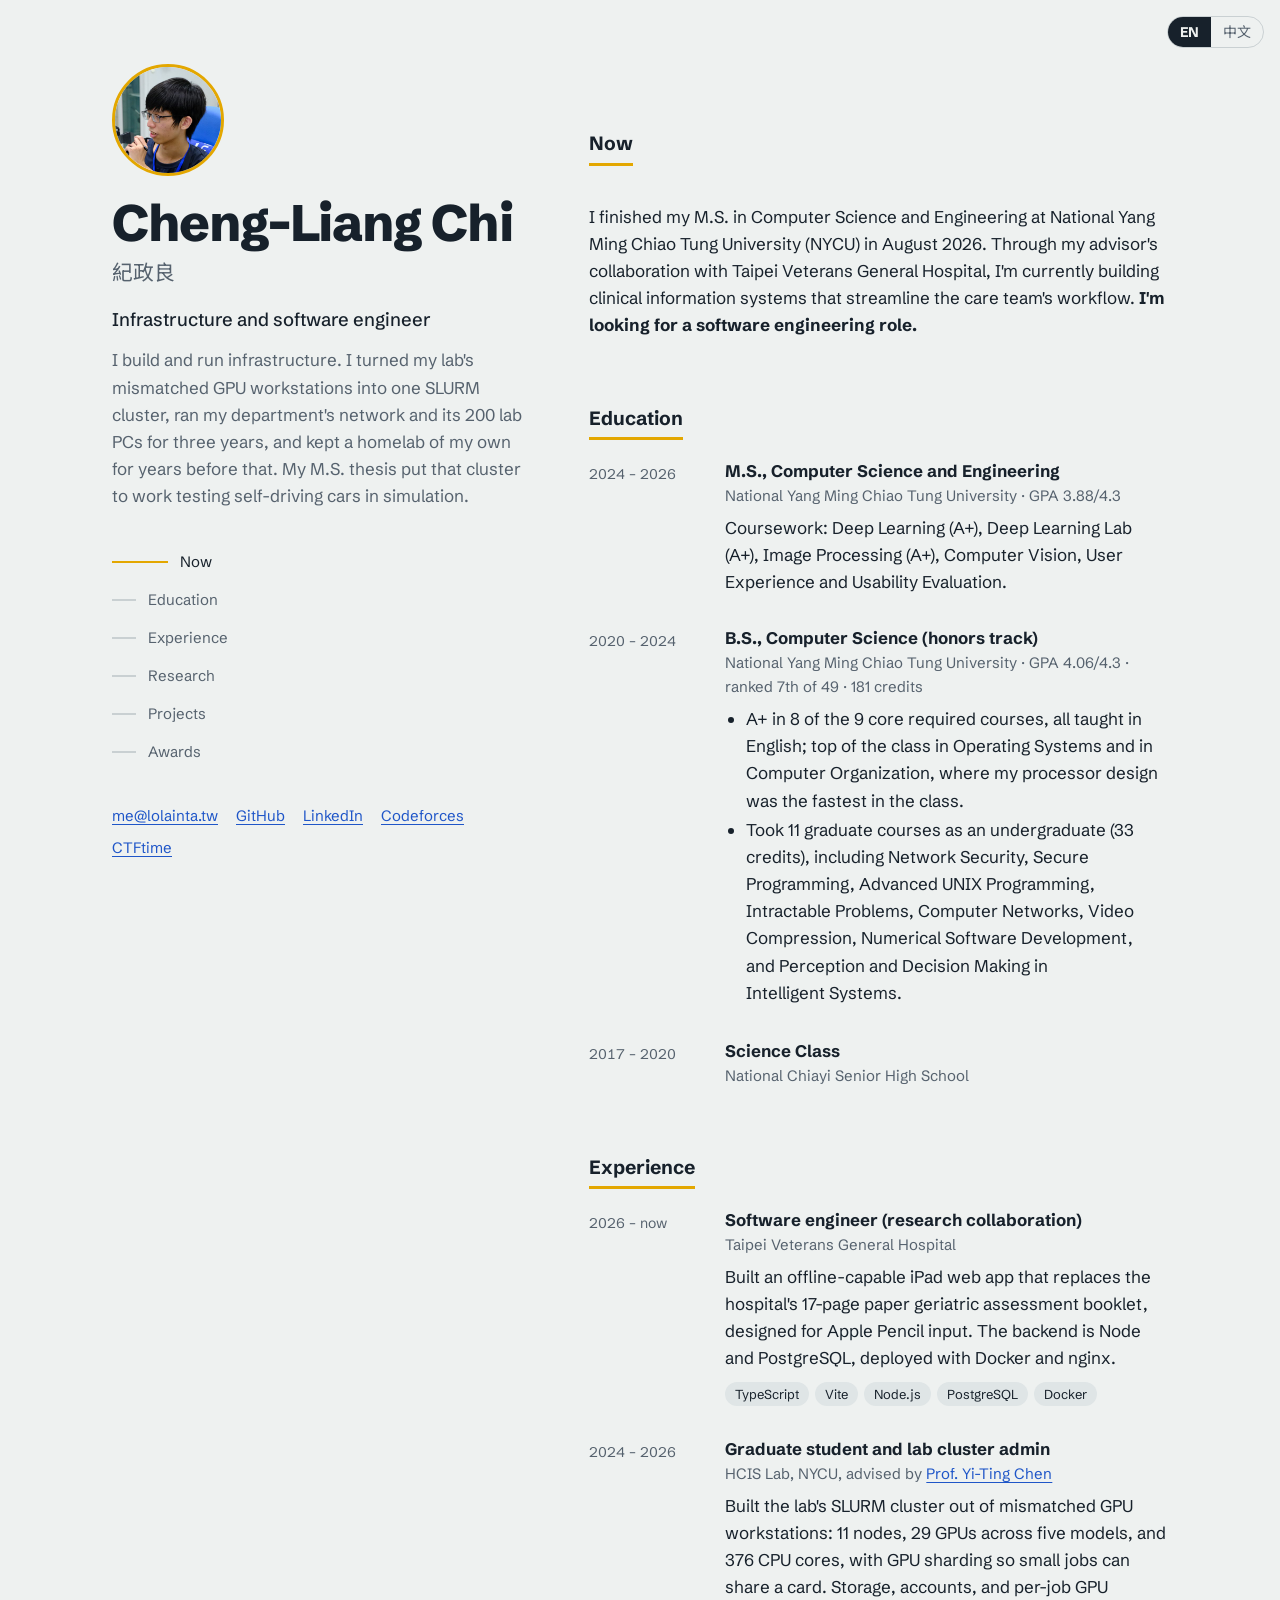
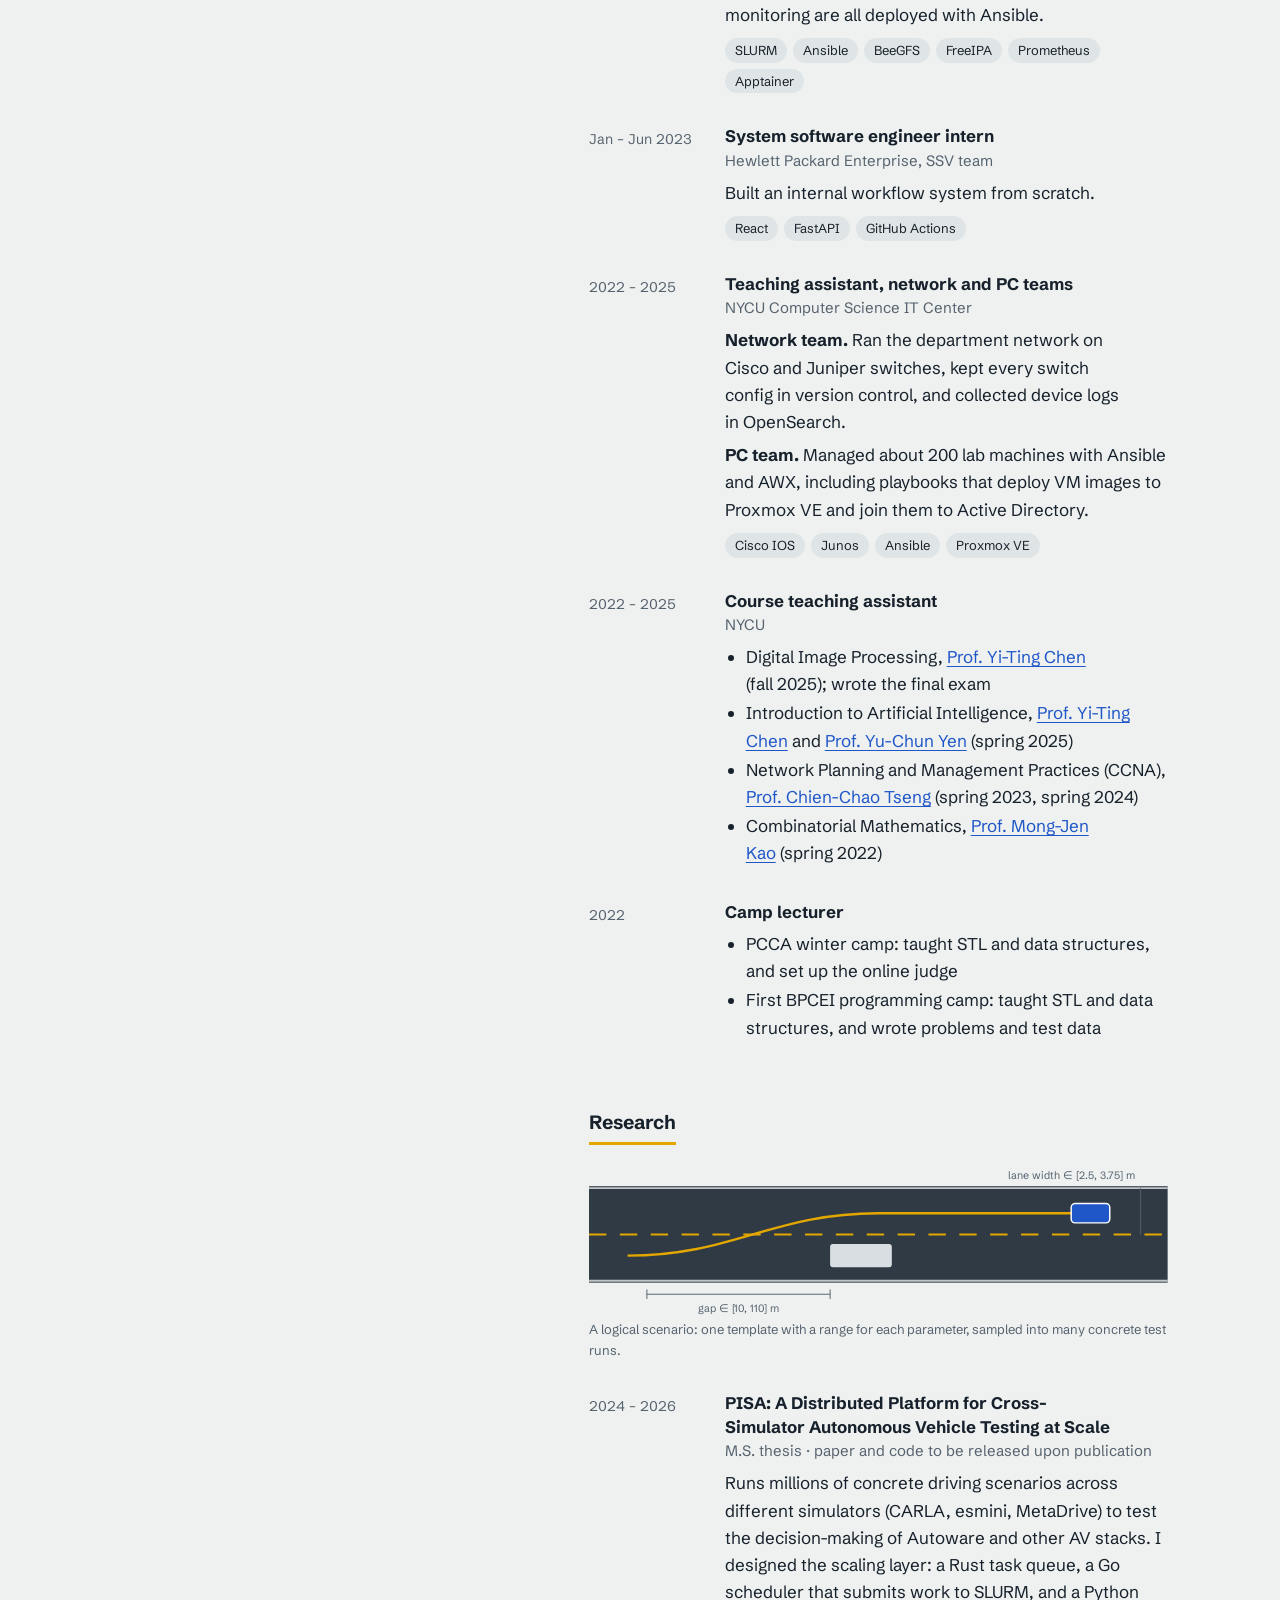
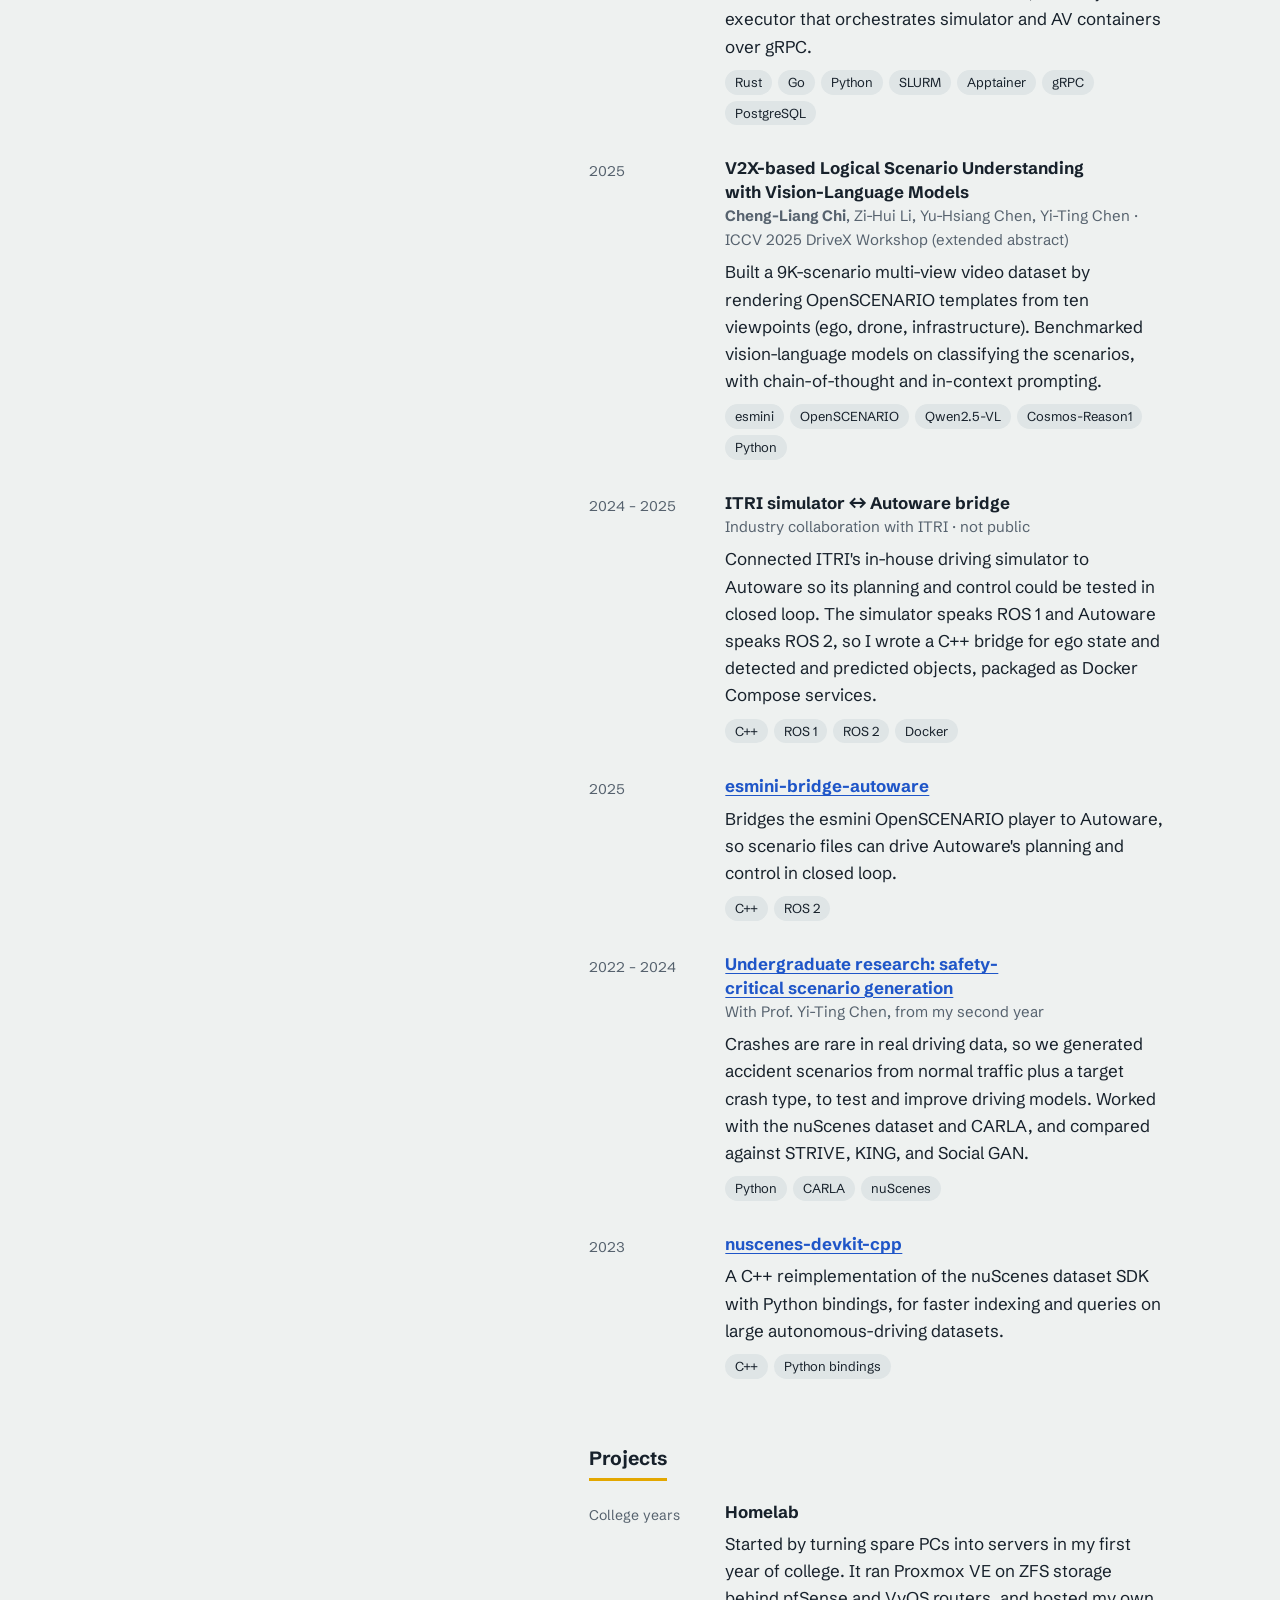
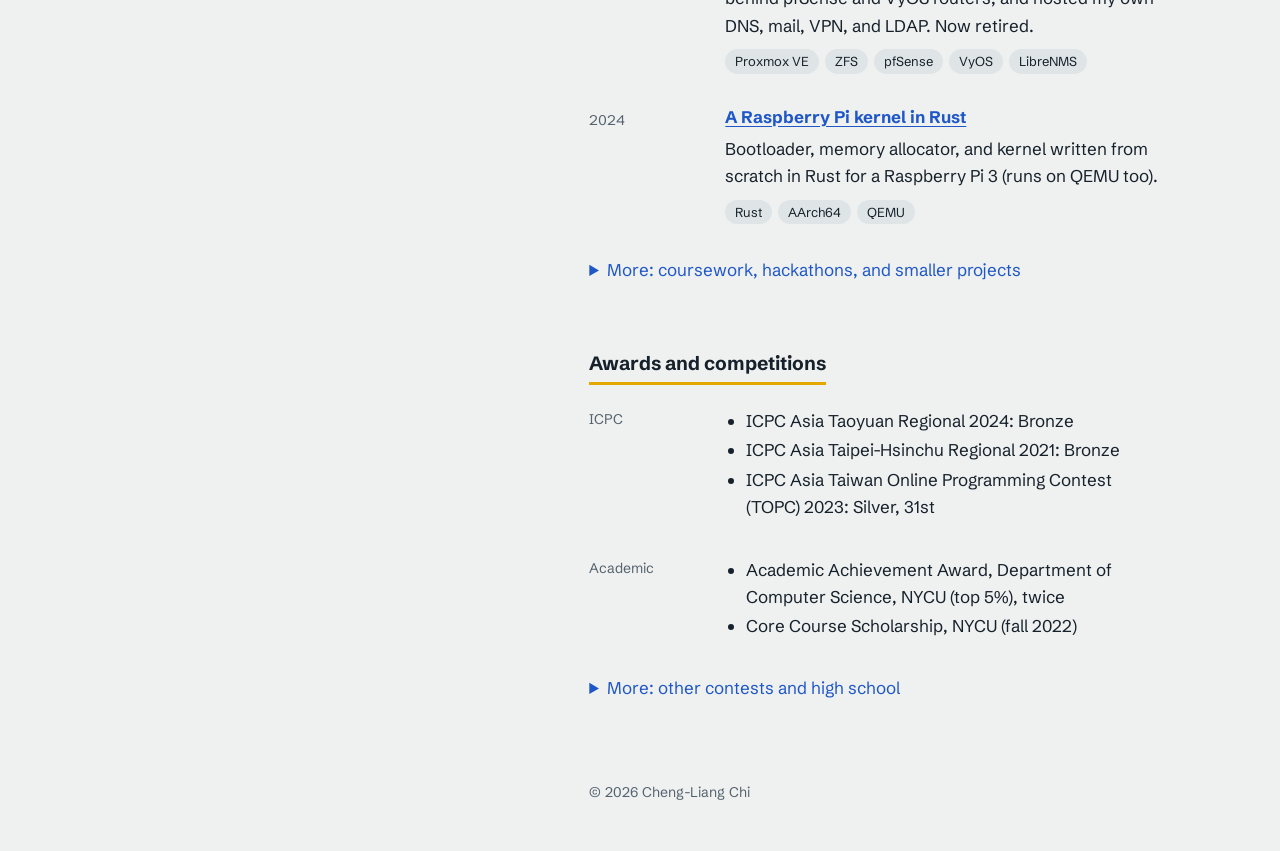
==== index.html @ 26a4c196 "Drop blank space under last section; pin clicked nav entry at page bottom Co-Authored-By: Claude Fab" ====
<!doctype html>
<html lang="en" data-lang="en">
<head>
<meta charset="utf-8">
<meta name="viewport" content="width=device-width, initial-scale=1">
<title>Cheng-Liang Chi 紀政良</title>
<meta name="description" content="Cheng-Liang Chi (紀政良): infrastructure and software engineer. SLURM clusters, networks, Linux, and the software on top.">
<link rel="preconnect" href="https://fonts.googleapis.com">
<link rel="preconnect" href="https://fonts.gstatic.com" crossorigin>
<link href="https://fonts.googleapis.com/css2?family=Schibsted+Grotesk:wght@400;500;700;800&family=Noto+Sans+TC:wght@400;500;700&display=swap" rel="stylesheet">
<script>
// ponytail: pick language before first paint; toggle wiring lives at the end of body
// priority: ?lang= in the URL, then the visitor's last choice, then browser language
(() => { let l = new URLSearchParams(location.search).get('lang');
  if (l !== 'zh' && l !== 'en') { l = null; try { l = localStorage.getItem('lang'); } catch {} }
  l = l || (navigator.language.startsWith('zh') ? 'zh' : 'en');
  document.documentElement.dataset.lang = l; document.documentElement.lang = l === 'zh' ? 'zh-Hant' : 'en'; })();
</script>
<style>
:root {
  --bg: #eef1f0;
  --ink: #17212b;
  --muted: #56626e;
  --line: #c9d0d2;
  --pill: #dfe5e6;
  --asphalt: #2f3a45;
  --marking: #e3a700;
  --link: #1f56c8;
  --ego: #1f56c8;
}
@media (prefers-color-scheme: dark) {
  :root:not([data-theme="light"]) {
    --bg: #151b21; --ink: #e6eaec; --muted: #9aa6b0; --line: #2d3740; --pill: #222c35;
    --asphalt: #263039; --marking: #f0b820; --link: #7fa6ff; --ego: #6f97ff;
  }
}
* { box-sizing: border-box; }
html { -webkit-text-size-adjust: 100%; scroll-behavior: smooth; }
@media (prefers-reduced-motion: reduce) { html { scroll-behavior: auto; } }
body {
  margin: 0; background: var(--bg); color: var(--ink);
  font: 17px/1.6 "Schibsted Grotesk", "Noto Sans TC", system-ui, sans-serif;
}
[data-lang="zh"] body { line-height: 1.75; }
[data-lang="en"] [lang="zh-Hant"], [data-lang="zh"] [lang="en"] { display: none; }
a { color: var(--link); text-underline-offset: 3px; }
a:focus-visible, button:focus-visible, summary:focus-visible { outline: 2px solid var(--marking); outline-offset: 3px; }

/* Two columns on desktop: fixed intro + nav on the left, content scrolls on the right */
.page { max-width: 72rem; margin: 0 auto; padding: 0 16px; }
.side { padding: 64px 0 8px; }
@media (min-width: 1024px) {
  .page { display: grid; grid-template-columns: 5fr 7fr; gap: 64px; padding: 0 48px; }
  .side { position: sticky; top: 0; height: 100vh; overflow-y: auto; display: flex; flex-direction: column; padding: 64px 0 40px; }
  main { padding: 64px 0 0; }
}

.avatar { display: block; width: 112px; height: 112px; border-radius: 50%; object-fit: cover; margin: 0 0 20px; border: 3px solid var(--marking); }
.side h1 { font-size: clamp(2.4rem, 5vw, 3.2rem); line-height: 1.05; font-weight: 800; letter-spacing: -0.02em; margin: 0; }
.side .zh-name { font-size: 1.3rem; color: var(--muted); margin-top: 6px; }
.side .role { font-size: 1.15rem; font-weight: 500; margin: 16px 0 0; }
.side .lede { color: var(--muted); max-width: 26rem; margin: 12px 0 0; }

nav.toc { display: none; }
@media (min-width: 1024px) {
  nav.toc { display: block; margin-top: 32px; }
  nav.toc ol { list-style: none; margin: 0; padding: 0; }
  nav.toc a { display: flex; align-items: center; gap: 12px; padding: 6px 0; color: var(--muted); text-decoration: none; font-size: 15px; }
  nav.toc a::before { content: ""; width: 24px; height: 2px; background: var(--line); transition: width .15s, background .15s; }
  nav.toc a:hover, nav.toc a.on { color: var(--ink); }
  nav.toc a:hover::before, nav.toc a.on::before { width: 56px; background: var(--marking); }}

.side-foot { display: flex; flex-wrap: wrap; align-items: center; gap: 8px 18px; margin-top: 28px; font-size: 15px; }
@media (min-width: 1024px) { .side-foot { margin-top: auto; padding-top: 24px; } }
.lang {
  position: absolute; top: 16px; right: 16px; z-index: 10; display: flex;
  font: inherit; font-size: 14px; color: var(--muted); background: var(--bg); cursor: pointer;
  border: 1px solid var(--line); border-radius: 999px; padding: 0; overflow: hidden;
}
.lang span { padding: 4px 12px; }
@media (min-width: 1024px) { .lang { position: fixed; } }
[data-lang="en"] .l-en, [data-lang="zh"] .l-zh { background: var(--ink); color: var(--bg); font-weight: 700; }

/* The scenario strip: the one loud thing on the page */
.road { margin: 0 0 32px; }
.road svg { display: block; width: 100%; height: auto; }
.road figcaption { font-size: 13px; color: var(--muted); }
#traj { stroke-dasharray: 1; stroke-dashoffset: 1; animation: draw 2.2s 0.4s ease-out forwards; }
#ego { offset-path: path("M40 94 C 150 94, 190 50, 300 50 L 520 50"); offset-rotate: auto; animation: drive 2.2s 0.4s ease-out forwards; }
@keyframes draw { to { stroke-dashoffset: 0; } }
@keyframes drive { from { offset-distance: 0%; } to { offset-distance: 100%; } }
@media (prefers-reduced-motion: reduce) {
  #traj { animation: none; stroke-dashoffset: 0; }
  #ego { animation: none; offset-distance: 100%; }
}

section { margin-top: 64px; scroll-margin-top: 48px; }
h2 { font-size: 1.2rem; font-weight: 700; margin: 0 0 20px; padding-bottom: 4px; border-bottom: 3px solid var(--marking); display: inline-block; }
h3 { font-size: 1.05rem; line-height: 1.4; margin: 0; }
.item { margin: 0 0 32px; }
.when { color: var(--muted); font-size: 14px; font-variant-numeric: tabular-nums; }
@media (min-width: 640px) {
  .item { display: grid; grid-template-columns: 7.5rem 1fr; gap: 16px; }
  .when { padding-top: 3px; }
}
.org { color: var(--muted); font-size: 15px; }
.item p, .item ul { margin: 6px 0 0; }
.item > div > ul:first-child { margin-top: 0; }
ul { padding-left: 1.2em; }
li { margin: 2px 0; }
ul.pills { list-style: none; padding: 0; margin: 10px 0 0; display: flex; flex-wrap: wrap; gap: 6px; }
ul.pills li { margin: 0; font-size: 13px; padding: 2px 10px; border-radius: 999px; background: var(--pill); }
details { margin-top: 8px; }
summary { cursor: pointer; color: var(--link); }
p, li, .org { text-wrap: pretty; }
h1, h3, .role { text-wrap: balance; }
.nw { white-space: nowrap; }
.more h3.sub { font-size: 15px; color: var(--muted); font-weight: 500; margin: 16px 0 4px; }
ul.cols { margin: 0; }
ul.cols li:first-child { margin-top: 0; }
@media (min-width: 640px) { ul.cols { columns: 2; column-gap: 32px; } ul.cols li { break-inside: avoid; } }
footer { margin: 80px 0 48px; color: var(--muted); font-size: 14px; }
</style>
</head>
<body>
<button class="lang" id="lang" type="button" aria-label="Switch language / 切換語言"><span class="l-en">EN</span><span class="l-zh">中文</span></button>
<div class="page">
<header class="side">
  <img class="avatar" src="avatar.jpg" width="200" height="200" alt="Cheng-Liang Chi">
  <h1>Cheng-Liang Chi</h1>
  <div class="zh-name">紀政良</div>
  <p class="role"><span lang="en">Infrastructure and software engineer</span><span lang="zh-Hant">基礎設施與軟體工程師</span></p>
  <p class="lede" lang="en">I build and run infrastructure. I turned my lab's mismatched GPU workstations into one SLURM cluster, ran my department's network and its 200 lab PCs for three years, and kept a homelab of my own for years before that. My M.S. thesis put that cluster to work testing self-driving cars in simulation.</p>
  <p class="lede" lang="zh-Hant">我擅長建置與維運基礎設施：把實驗室規格不一的 GPU 工作站整合成一套 SLURM 叢集，在系計中管過三年系館網路和約 200 台電腦教室主機，大學時也自己架了好幾年的 homelab。碩士論文就是在這套叢集上大規模跑自駕車的模擬測試。</p>
  <nav class="toc" aria-label="Sections">
    <ol>
      <li><a href="#now"><span lang="en">Now</span><span lang="zh-Hant">近況</span></a></li>
      <li><a href="#education"><span lang="en">Education</span><span lang="zh-Hant">學歷</span></a></li>
      <li><a href="#experience"><span lang="en">Experience</span><span lang="zh-Hant">經歷</span></a></li>
      <li><a href="#research"><span lang="en">Research</span><span lang="zh-Hant">研究</span></a></li>
      <li><a href="#projects"><span lang="en">Projects</span><span lang="zh-Hant">專案</span></a></li>
      <li><a href="#awards"><span lang="en">Awards</span><span lang="zh-Hant">獲獎與競賽</span></a></li>
    </ol>
  </nav>
  <div class="side-foot">
    <a href="mailto:me@lolainta.tw">me@lolainta.tw</a>
    <a href="https://github.com/lolainta">GitHub</a>
    <a href="https://www.linkedin.com/in/lolainta">LinkedIn</a>
    <a href="https://codeforces.com/profile/lolainta">Codeforces</a>
    <a href="https://ctftime.org/user/173427">CTFtime</a>
  </div>
</header>

<main>
<section id="now">
  <h2><span lang="en">Now</span><span lang="zh-Hant">近況</span></h2>
  <p lang="en">I finished my M.S. in Computer Science and Engineering at National Yang Ming Chiao Tung University (NYCU) in August 2026. Through my advisor's collaboration with Taipei Veterans General Hospital, I'm currently building clinical information systems that streamline the care team's workflow. <strong>I'm looking for a software engineering role.</strong></p>
  <p lang="zh-Hant">2026 年 8 月自陽明交通大學資訊科學與工程研究所畢業。目前透過指導教授與臺北榮民總醫院的合作，協助建置醫療資訊系統，優化醫療團隊的工作流程。<strong>正在尋找軟體工程師的工作機會。</strong></p>
</section>

<section id="education">
  <h2><span lang="en">Education</span><span lang="zh-Hant">學歷</span></h2>
  <article class="item">
    <div class="when">2024 – 2026</div>
    <div>
      <h3><span lang="en">M.S., Computer Science and Engineering</span><span lang="zh-Hant">資訊科學與工程研究所 碩士</span></h3>
      <div class="org"><span lang="en"><span class="nw">National Yang Ming Chiao Tung University</span> · <span class="nw">GPA 3.88/4.3</span></span><span lang="zh-Hant"><span class="nw">陽明交通大學</span>｜<span class="nw">GPA 3.88/4.3</span></span></div>
      <p lang="en">Coursework: Deep Learning (A+), Deep Learning Lab (A+), Image Processing (A+), Computer Vision, User Experience and Usability Evaluation.</p>
      <p lang="zh-Hant">修課：深度學習（A+）、深度學習實驗（A+）、影像處理（A+）、電腦視覺、使用者經驗與易用性評估。</p>
    </div>
  </article>
  <article class="item">
    <div class="when">2020 – 2024</div>
    <div>
      <h3><span lang="en">B.S., Computer Science (honors track)</span><span lang="zh-Hant">資訊工程學系甲組 學士</span></h3>
      <div class="org"><span lang="en"><span class="nw">National Yang Ming Chiao Tung University</span> · <span class="nw">GPA 4.06/4.3</span> · <span class="nw">ranked 7th of 49</span> · <span class="nw">181 credits</span></span><span lang="zh-Hant"><span class="nw">陽明交通大學</span>｜<span class="nw">GPA 4.06/4.3</span>｜<span class="nw">班排 7/49</span>｜<span class="nw">181 學分</span></span></div>
      <ul lang="en">
        <li>A+ in 8 of the 9 core required courses, all taught in English; top of the class in Operating Systems and in Computer Organization, where my processor design was the fastest in the class.</li>
        <li>Took 11 graduate courses as an undergraduate (33 credits), including Network Security, Secure Programming, Advanced UNIX Programming, Intractable Problems, Computer Networks, Video Compression, Numerical Software Development, and Perception and Decision Making in Intelligent Systems.</li>
      </ul>
      <ul lang="zh-Hant">
        <li>9 門核心必修（英文授課）有 8 門 A+；作業系統、計算機組織皆全班第一，計組做出全班最快的處理器。</li>
        <li>大學期間修了 11 門研究所課程，共 33 學分，包括網路安全、程式安全、高等 UNIX 程式設計、難解計算問題專論、計算機網路、視訊壓縮、數值軟體開發、智慧系統之感知與決策。</li>
      </ul>
    </div>
  </article>
  <article class="item">
    <div class="when">2017 – 2020</div>
    <div>
      <h3><span lang="en">Science Class</span><span lang="zh-Hant">科學班</span></h3>
      <div class="org"><span lang="en">National Chiayi Senior High School</span><span lang="zh-Hant">國立嘉義高級中學</span></div>
    </div>
  </article>
</section>

<section id="experience">
  <h2><span lang="en">Experience</span><span lang="zh-Hant">經歷</span></h2>
  <article class="item">
    <div class="when"><span lang="en">2026 – now</span><span lang="zh-Hant">2026 – 至今</span></div>
    <div>
      <h3><span lang="en">Software engineer (research collaboration)</span><span lang="zh-Hant">醫療資訊系統開發（產學合作）</span></h3>
      <div class="org"><span lang="en">Taipei Veterans General Hospital</span><span lang="zh-Hant">臺北榮民總醫院</span></div>
      <p lang="en">Built an offline-capable iPad web app that replaces the hospital's 17-page paper geriatric assessment booklet, designed for Apple Pencil input. The backend is Node and PostgreSQL, deployed with Docker and nginx.</p>
      <p lang="zh-Hant">把醫院 17 頁的紙本老年周全性評估表搬上 iPad，做成支援 Apple Pencil 手寫、可離線使用的 web app。後端是 Node 與 PostgreSQL，以 Docker 和 nginx 部署。</p>
      <ul class="pills"><li>TypeScript</li><li>Vite</li><li>Node.js</li><li>PostgreSQL</li><li>Docker</li></ul>
    </div>
  </article>
  <article class="item">
    <div class="when">2024 – 2026</div>
    <div>
      <h3><span lang="en">Graduate student and lab cluster admin</span><span lang="zh-Hant">研究生、實驗室叢集管理者</span></h3>
      <div class="org"><span lang="en">HCIS Lab, NYCU, advised by <a href="https://sites.google.com/site/yitingchen0524/">Prof. Yi-Ting Chen</a></span><span lang="zh-Hant">陽明交大 HCIS Lab，指導教授<a href="https://sites.google.com/site/yitingchen0524/">陳奕廷</a></span></div>
      <p lang="en">Built the lab's SLURM cluster out of mismatched GPU workstations: 11 nodes, 29 GPUs across five models, and 376 CPU cores, with GPU sharding so small jobs can share a card. Storage, accounts, and per-job GPU monitoring are all deployed with Ansible.</p>
      <p lang="zh-Hant">把實驗室規格不一的 GPU 工作站建成一套 SLURM 叢集：11 台運算節點、5 種型號共 29 張 GPU、376 個 CPU 核心，並開啟 GPU sharding 讓小 job 能共用一張卡。儲存、帳號管理和對應到每個 job 的 GPU 監控，全部用 Ansible 部署。</p>
      <ul class="pills"><li>SLURM</li><li>Ansible</li><li>BeeGFS</li><li>FreeIPA</li><li>Prometheus</li><li>Apptainer</li></ul>
    </div>
  </article>
  <article class="item">
    <div class="when"><span lang="en">Jan – Jun 2023</span><span lang="zh-Hant">2023 年 1 – 6 月</span></div>
    <div>
      <h3><span lang="en">System software engineer intern</span><span lang="zh-Hant">系統軟體工程實習生</span></h3>
      <div class="org"><span lang="en">Hewlett Packard Enterprise, SSV team</span><span lang="zh-Hant">Hewlett Packard Enterprise，SSV 團隊</span></div>
      <p lang="en">Built an internal workflow system from scratch.</p>
      <p lang="zh-Hant">從零寫了一套內部工作流程系統。</p>
      <ul class="pills"><li>React</li><li>FastAPI</li><li>GitHub Actions</li></ul>
    </div>
  </article>
  <article class="item">
    <div class="when">2022 – 2025</div>
    <div>
      <h3><span lang="en">Teaching assistant, network and PC teams</span><span lang="zh-Hant">系計中助教（Net 組、PC 組）</span></h3>
      <div class="org"><span lang="en">NYCU Computer Science IT Center</span><span lang="zh-Hant">陽明交大資工系計算機中心</span></div>
      <p lang="en"><b>Network team.</b> Ran the department network on Cisco and Juniper switches, kept every switch config in version control, and collected device logs in OpenSearch.</p>
      <p lang="en"><b>PC team.</b> Managed about 200 lab machines with Ansible and AWX, including playbooks that deploy VM images to Proxmox VE and join them to Active Directory.</p>
      <p lang="zh-Hant"><b>Net 組</b>：維運系館網路（Cisco、Juniper 交換器），把所有網通設備的設定檔納入版本控制，並用 OpenSearch 集中收 log。</p>
      <p lang="zh-Hant"><b>PC 組</b>：用 Ansible 與 AWX 管理約 200 台電腦教室主機，寫了把 VM image 部署到 Proxmox VE 並加入 AD 的 playbook。</p>
      <ul class="pills"><li>Cisco IOS</li><li>Junos</li><li>Ansible</li><li>Proxmox VE</li></ul>
    </div>
  </article>
  <article class="item">
    <div class="when">2022 – 2025</div>
    <div>
      <h3><span lang="en">Course teaching assistant</span><span lang="zh-Hant">課程助教</span></h3>
      <div class="org"><span lang="en">NYCU</span><span lang="zh-Hant">陽明交大</span></div>
      <ul lang="en">
        <li>Digital Image Processing, <a href="https://sites.google.com/site/yitingchen0524/">Prof. Yi-Ting Chen</a> <span class="nw">(fall 2025)</span>; wrote the final exam</li>
        <li>Introduction to Artificial Intelligence, <a href="https://sites.google.com/site/yitingchen0524/">Prof. Yi-Ting Chen</a> and <a href="https://gracetfg2.github.io/">Prof. Yu-Chun Yen</a> <span class="nw">(spring 2025)</span></li>
        <li>Network Planning and Management Practices (CCNA), <a href="https://sites.google.com/view/cctseng">Prof. Chien-Chao Tseng</a> <span class="nw">(spring 2023, spring 2024)</span></li>
        <li>Combinatorial Mathematics, <a href="https://www.cs.nycu.edu.tw/~mjkao/">Prof. Mong-Jen Kao</a> <span class="nw">(spring 2022)</span></li>
      </ul>
      <ul lang="zh-Hant">
        <li>數位影像處理，<a href="https://sites.google.com/site/yitingchen0524/">陳奕廷</a>教授（2025 秋），負責期末考出題</li>
        <li>人工智慧概論，<a href="https://sites.google.com/site/yitingchen0524/">陳奕廷</a>教授、<a href="https://gracetfg2.github.io/">顏羽君</a>教授（2025 春）</li>
        <li>網路規劃管理與實務（CCNA），<a href="https://sites.google.com/view/cctseng">曾建超</a>教授（2023 春、2024 春）</li>
        <li>組合數學，<a href="https://www.cs.nycu.edu.tw/~mjkao/">高孟駿</a>教授（2022 春）</li>
      </ul>
    </div>
  </article>
  <article class="item">
    <div class="when">2022</div>
    <div>
      <h3><span lang="en">Camp lecturer</span><span lang="zh-Hant">營隊講師</span></h3>
      <ul lang="en">
        <li>PCCA winter camp: taught STL and data structures, and set up the online judge</li>
        <li>First BPCEI programming camp: taught STL and data structures, and wrote problems and test data</li>
      </ul>
      <ul lang="zh-Hant">
        <li>PCCA 冬令營：STL 與資料結構講師，並架設 Online Judge</li>
        <li>BPCEI 第一屆資訊營：STL 與資料結構講師，負責出題和生測資</li>
      </ul>
    </div>
  </article>
</section>

<section id="research">
  <h2><span lang="en">Research</span><span lang="zh-Hant">研究</span></h2>
<figure class="road" aria-hidden="true">
  <svg viewBox="0 0 600 160">
    <rect x="0" y="22" width="600" height="100" fill="var(--asphalt)"/>
    <line x1="0" y1="72" x2="600" y2="72" stroke="var(--marking)" stroke-width="2" stroke-dasharray="18 14"/>
    <line x1="0" y1="24" x2="600" y2="24" stroke="#fff" stroke-opacity=".7" stroke-width="2"/>
    <line x1="0" y1="120" x2="600" y2="120" stroke="#fff" stroke-opacity=".7" stroke-width="2"/>
    <rect x="250" y="82" width="64" height="24" rx="3" fill="#d9dee2"/>
    <path id="traj" pathLength="1" d="M40 94 C 150 94, 190 50, 300 50 L 520 50" fill="none" stroke="var(--marking)" stroke-width="2.5"/>
    <rect id="ego" x="-20" y="-10" width="40" height="20" rx="4" fill="var(--ego)" stroke="#fff" stroke-width="1.5"/>
    <g font-family="Schibsted Grotesk, sans-serif" font-size="11" fill="var(--muted)">
      <line x1="60" y1="134" x2="250" y2="134" stroke="var(--muted)"/>
      <line x1="60" y1="129" x2="60" y2="139" stroke="var(--muted)"/>
      <line x1="250" y1="129" x2="250" y2="139" stroke="var(--muted)"/>
      <text x="155" y="152" text-anchor="middle">gap ∈ [10, 110] m</text>
      <line x1="572" y1="24" x2="572" y2="72" stroke="var(--muted)"/>
      <text x="566" y="14" text-anchor="end">lane width ∈ [2.5, 3.75] m</text>
    </g>
  </svg>
  <figcaption>
    <span lang="en">A logical scenario: one template with a range for each parameter, sampled into many concrete test runs.</span>
    <span lang="zh-Hant">邏輯情境：一個模板，每個參數給一段範圍，再取樣成許多具體的測試。</span>
  </figcaption>
</figure>

  <article class="item">
    <div class="when">2024 – 2026</div>
    <div>
      <h3>PISA: A Distributed Platform for Cross-Simulator Autonomous Vehicle Testing at Scale</h3>
      <div class="org"><span lang="en"><span class="nw">M.S. thesis</span> · <span class="nw">paper and code to be released upon publication</span></span><span lang="zh-Hant"><span class="nw">碩士論文</span>｜<span class="nw">論文與程式碼將於發表後公開</span></span></div>
      <p lang="en">Runs millions of concrete driving scenarios across different simulators (CARLA, esmini, MetaDrive) to test the decision-making of Autoware and other AV stacks. I designed the scaling layer: a Rust task queue, a Go scheduler that submits work to SLURM, and a Python executor that orchestrates simulator and AV containers over gRPC.</p>
      <p lang="zh-Hant">在不同模擬器（CARLA、esmini、MetaDrive）上執行數百萬個具體情境，用來測試 Autoware 等自駕系統的決策能力。擴展層是我設計的：Rust 任務佇列、將工作送進 SLURM 的 Go 排程器，以及透過 gRPC 協調模擬器與自駕系統容器的 Python executor。</p>
      <ul class="pills"><li>Rust</li><li>Go</li><li>Python</li><li>SLURM</li><li>Apptainer</li><li>gRPC</li><li>PostgreSQL</li></ul>
    </div>
  </article>
  <article class="item">
    <div class="when">2025</div>
    <div>
      <h3>V2X-based Logical Scenario Understanding with Vision-Language Models</h3>
      <div class="org"><strong>Cheng-Liang Chi</strong>, Zi-Hui Li, Yu-Hsiang Chen, Yi-Ting Chen · ICCV 2025 DriveX Workshop (extended abstract)</div>
      <p lang="en">Built a 9K-scenario multi-view video dataset by rendering OpenSCENARIO templates from ten viewpoints (ego, drone, infrastructure). Benchmarked vision-language models on classifying the scenarios, with chain-of-thought and in-context prompting.</p>
      <p lang="zh-Hant">組合 OpenSCENARIO 模板產生 9,000 個情境，從自車、無人機、路側共十個視角算繪成多視角影片資料集。再以 chain-of-thought 與 in-context learning 評測視覺語言模型的情境分類能力。</p>
      <ul class="pills"><li>esmini</li><li>OpenSCENARIO</li><li>Qwen2.5-VL</li><li>Cosmos-Reason1</li><li>Python</li></ul>
    </div>
  </article>
  <article class="item">
    <div class="when">2024 – 2025</div>
    <div>
      <h3><span lang="en">ITRI simulator ↔ Autoware bridge</span><span lang="zh-Hant">工研院模擬器 ↔ Autoware 橋接</span></h3>
      <div class="org"><span lang="en"><span class="nw">Industry collaboration with ITRI</span> · <span class="nw">not public</span></span><span lang="zh-Hant"><span class="nw">與工研院合作</span>｜<span class="nw">程式碼未公開</span></span></div>
      <p lang="en">Connected ITRI's in-house driving simulator to Autoware so its planning and control could be tested in closed loop. The simulator speaks ROS 1 and Autoware speaks ROS 2, so I wrote a C++ bridge for ego state and detected and predicted objects, packaged as Docker Compose services.</p>
      <p lang="zh-Hant">把工研院自研的駕駛模擬器接上 Autoware，讓它的 planning 與 control 能在閉迴路下測試。模擬器走 ROS 1、Autoware 走 ROS 2，所以我用 C++ 寫了 bridge 來傳遞自車狀態與偵測、預測物件，並包成 Docker Compose 服務。</p>
      <ul class="pills"><li>C++</li><li>ROS 1</li><li>ROS 2</li><li>Docker</li></ul>
    </div>
  </article>
  <article class="item">
    <div class="when">2025</div>
    <div>
      <h3><a href="https://github.com/lolainta/esmini-bridge-autoware">esmini-bridge-autoware</a></h3>
      <p lang="en">Bridges the esmini OpenSCENARIO player to Autoware, so scenario files can drive Autoware's planning and control in closed loop.</p>
      <p lang="zh-Hant">把 OpenSCENARIO 播放器 esmini 接上 Autoware，讓情境檔可以閉迴路驅動 Autoware 的 planning 與 control。</p>
      <ul class="pills"><li>C++</li><li>ROS 2</li></ul>
    </div>
  </article>
  <article class="item">
    <div class="when">2022 – 2024</div>
    <div>
      <h3><a href="https://github.com/lolainta/STRIVE"><span lang="en">Undergraduate research: safety-critical scenario generation</span><span lang="zh-Hant">大學專題：安全關鍵情境生成</span></a></h3>
      <div class="org"><span lang="en">With Prof. Yi-Ting Chen, from my second year</span><span lang="zh-Hant">大二下起跟陳奕廷教授做</span></div>
      <p lang="en">Crashes are rare in real driving data, so we generated accident scenarios from normal traffic plus a target crash type, to test and improve driving models. Worked with the nuScenes dataset and CARLA, and compared against STRIVE, KING, and Social GAN.</p>
      <p lang="zh-Hant">真實車禍資料很少，所以我們輸入正常車流和想要的車禍類型，生成對應的車禍場景，用來評測和改進自駕模型。使用 nuScenes 資料集與 CARLA，並以 STRIVE、KING、Social GAN 作為 baseline。</p>
      <ul class="pills"><li>Python</li><li>CARLA</li><li>nuScenes</li></ul>
    </div>
  </article>
  <article class="item">
    <div class="when">2023</div>
    <div>
      <h3><a href="https://github.com/lolainta/nuscenes-devkit-cpp">nuscenes-devkit-cpp</a></h3>
      <p lang="en">A C++ reimplementation of the nuScenes dataset SDK with Python bindings, for faster indexing and queries on large autonomous-driving datasets.</p>
      <p lang="zh-Hant">以 C++ 重寫 nuScenes 資料集 SDK 並提供 Python 介面，加速大型自駕資料集的索引與查詢。</p>
      <ul class="pills"><li>C++</li><li>Python bindings</li></ul>
    </div>
  </article>
</section>

<section id="projects">
  <h2><span lang="en">Projects</span><span lang="zh-Hant">專案</span></h2>
  <article class="item">
    <div class="when"><span lang="en">College years</span><span lang="zh-Hant">大學時期</span></div>
    <div>
      <h3><span lang="en">Homelab</span><span lang="zh-Hant">個人 Homelab</span></h3>
      <p lang="en">Started by turning spare PCs into servers in my first year of college. It ran Proxmox VE on ZFS storage behind pfSense and VyOS routers, and hosted my own DNS, mail, VPN, and LDAP. Now retired.</p>
      <p lang="zh-Hant">大一開始把閒置電腦改成伺服器。用 Proxmox VE 跑虛擬機、ZFS 做儲存，路由交給 pfSense 和 VyOS，自己架 DNS、Mail、VPN 和 LDAP。現已停用。</p>
      <ul class="pills"><li>Proxmox VE</li><li>ZFS</li><li>pfSense</li><li>VyOS</li><li>LibreNMS</li></ul>
    </div>
  </article>
  <article class="item">
    <div class="when">2024</div>
    <div>
      <h3><a href="https://github.com/lolainta/NYCU-OSC-2024-Spring"><span lang="en">A Raspberry Pi kernel in Rust</span><span lang="zh-Hant">用 Rust 寫樹莓派 kernel</span></a></h3>
      <p lang="en">Bootloader, memory allocator, and kernel written from scratch in Rust for a Raspberry Pi 3 (runs on QEMU too).</p>
      <p lang="zh-Hant">用 Rust 從零寫給樹莓派 3 的 bootloader、記憶體配置器與 kernel，也能在 QEMU 上執行。</p>
      <ul class="pills"><li>Rust</li><li>AArch64</li><li>QEMU</li></ul>
    </div>
  </article>
  <details>
    <summary><span lang="en">More: coursework, hackathons, and smaller projects</span><span lang="zh-Hant">更多：課程、黑客松與小型專案</span></summary>
    <div class="more">
      <h3 class="sub"><span lang="en">Networking</span><span lang="zh-Hant">網路</span></h3>
      <ul class="cols"><li><a href="https://github.com/lolainta/NYCU-NP-2022-Fall/tree/main/hw1">Minimized IRC server</a> <span class="nw">(RFC 1459)</span></li><li><a href="https://github.com/lolainta/NYCU-NP-2022-Fall/tree/main/hw2">DNS server</a> <span class="nw">(C++)</span></li><li><a href="https://github.com/lolainta/NYCU-NP-2022-Fall/tree/main/lab8">Reliable data transfer</a></li><li><a href="https://github.com/lolainta/NYCU-OS-2022-Fall">FTP server and client with GUI</a> <span class="nw">(Qt, gRPC)</span></li></ul>
      <h3 class="sub"><span lang="en">Systems and binary exploitation</span><span lang="zh-Hant">系統與漏洞利用</span></h3>
      <ul class="cols"><li><a href="https://github.com/lolainta/NYCU-UP-2023-Spring/tree/main/hw2">sdb debugger</a> <span class="nw">(ptrace)</span></li><li><a href="https://github.com/lolainta/NYCU-UP-2023-Spring/tree/main/lab5">Shared-memory kernel module</a> <span class="nw">(C99)</span></li><li><a href="https://github.com/lolainta/NYCU-UP-2023-Spring/tree/main/hw1">Secured API call</a> <span class="nw">(GOT/PLT)</span></li><li><a href="https://github.com/lolainta/NYCU-UP-2023-Spring/tree/main/lab4">Buffer overflow with canary</a></li><li><a href="https://github.com/lolainta/NYCU-UP-2023-Spring/tree/main/lab7">ROP shell</a></li></ul>
      <h3 class="sub"><span lang="en">Security</span><span lang="zh-Hant">資安</span></h3>
      <ul class="cols"><li><a href="https://github.com/lolainta/NYCU-CSC-2023-Spring/tree/main/csc-project1">IPsec session hijacking</a> <span class="nw">(raw sockets)</span></li><li><a href="https://github.com/lolainta/NYCU-CSC-2023-Spring/tree/main/csc-project2">MITM and pharming attack</a></li><li><a href="https://github.com/lolainta/NYCU-CSC-2023-Spring/tree/main/csc-project3">Ransomware propagation</a></li></ul>
      <h3 class="sub"><span lang="en">Machine learning and vision</span><span lang="zh-Hant">機器學習與影像</span></h3>
      <ul class="cols"><li><a href="https://github.com/bob020416/Image_Deraining_For_Autonomous_Driving">Image deraining for autonomous driving</a> <span class="nw">(frequency-domain filters)</span></li><li><a href="https://github.com/lolainta/NYCU-DIP-2024-Fall">Image processing coursework</a> <span class="nw">(enhancement, restoration)</span></li><li><a href="https://github.com/lolainta/NYCU-CV-2024-Fall">Computer vision coursework</a> <span class="nw">(stitching, SfM, OpenCV)</span></li><li><a href="https://github.com/lolainta/NYCU-DL-2025-Spring">Deep learning coursework</a> <span class="nw">(PyTorch)</span></li><li><a href="https://github.com/lolainta/NYCU-ML-2022-Fall">Handcrafted decision tree</a></li><li><a href="https://github.com/lolainta/idol-hairstyle-editing">Idol hairstyle editing</a> <span class="nw">(SAM2, Streamlit)</span></li></ul>
      <h3 class="sub"><span lang="en">Hackathons</span><span lang="zh-Hant">黑客松</span></h3>
      <ul class="cols" lang="en"><li>Taiwan Junior Hackathon 2021: crowdsourcing platform; I handled containerized deployment, the MySQL database, and the Flask backend API</li><li>Lawsnote Hackathon 2022: a LINE bot that helps users sort through legal evidence</li></ul>
      <ul class="cols" lang="zh-Hant"><li>2021 台灣青年黑客松：群眾外包平台，負責容器化部署、MySQL 資料庫與 Flask 後端 API</li><li>2022 Lawsnote 法律科技黑客松：協助使用者分析證據的 LINE bot</li></ul>
      <h3 class="sub"><span lang="en">Other</span><span lang="zh-Hant">其他</span></h3>
      <ul class="cols"><li><a href="https://github.com/lolainta/Competitive-Programming">Competitive programming template</a> <span class="nw">(C++, with the DBN debugger)</span></li><li><a href="https://github.com/lolainta?tab=repositories"><span lang="en">All repositories on GitHub</span><span lang="zh-Hant">GitHub 上的所有 repo</span></a></li></ul>
    </div>
  </details>
</section>

<section id="awards">
  <h2><span lang="en">Awards and competitions</span><span lang="zh-Hant">獲獎與競賽</span></h2>
  <article class="item">
    <div class="when">ICPC</div>
    <div>
      <ul lang="en">
        <li>ICPC Asia Taoyuan Regional 2024: Bronze</li>
        <li>ICPC Asia Taipei-Hsinchu Regional 2021: Bronze</li>
        <li>ICPC Asia Taiwan Online Programming Contest (TOPC) 2023: Silver, 31st</li>
      </ul>
      <ul lang="zh-Hant">
        <li>2024 ICPC 亞洲區桃園站 銅牌</li>
        <li>2021 ICPC 亞洲區台北-新竹站 銅牌</li>
        <li>2023 TOPC 全國大專程式競賽 銀牌（第 31 名）</li>
      </ul>
    </div>
  </article>
  <article class="item">
    <div class="when"><span lang="en">Academic</span><span lang="zh-Hant">學業</span></div>
    <div>
      <ul lang="en">
        <li>Academic Achievement Award, Department of Computer Science, NYCU (top 5%), twice</li>
        <li>Core Course Scholarship, NYCU (fall 2022)</li>
      </ul>
      <ul lang="zh-Hant">
        <li>陽明交大資工系書卷獎（前 5%）兩次</li>
        <li>111 學年度第 1 學期 核心基礎課程修課獎學金</li>
      </ul>
    </div>
  </article>
  <details>
    <summary><span lang="en">More: other contests and high school</span><span lang="zh-Hant">更多：其他競賽與高中</span></summary>
    <div class="more">
    <h3 class="sub"><span lang="en">Programming contests</span><span lang="zh-Hant">程式競賽</span></h3>
    <ul lang="en">
      <li>TOPC: 46th (2022), 49th (2021), 68th (2020); qualified for the ICPC regional in 2020, 2021, and 2023</li>
    </ul>
    <ul lang="zh-Hant">
      <li>TOPC：2022 第 46 名、2021 第 49 名、2020 第 68 名；2020、2021、2023 晉級 ICPC 區域賽</li>
    </ul>
    <h3 class="sub"><span lang="en">High school</span><span lang="zh-Hant">高中</span></h3>
    <ul lang="en">
      <li>Recommended to the Asian Pacific Mathematics Olympiad (APMO) through APMOC, 2020</li>
      <li>Passed the first round of the Taiwan Physics Olympiad selection (PR 92), 2020</li>
      <li>TRML national team contest: Bronze, twice</li>
      <li>ARML Local (Yunlin–Chiayi): 1st individual, 2nd team, 2017</li>
      <li>APX National Science Proficiency Test: Gold in physics (top 1%), top 5% in chemistry, top 10% in mathematics</li>
      <li>Changhua–Yunlin–Chiayi regional mathematics competition: 6th</li>
      <li>Tsing Hua Cup chemistry: Bronze (16th); Honorable Mention (15th)</li>
      <li>59th National Science Fair, physics and astronomy: participant</li>
    </ul>
    <ul lang="zh-Hant">
      <li>2020 年經 APMOC 推薦參加亞太數學奧林匹亞（APMO）</li>
      <li>通過 2020 物理奧林匹亞初試（PR 92）</li>
      <li>TRML 全國團體銅牌兩次</li>
      <li>2017 ARML Local 雲嘉考區 個人第一、團體第二</li>
      <li>第二屆 APX 全國高中數理能力檢定 物理金牌（全國前 1%）、化學全國前 5%、數學全國前 10%</li>
      <li>108 學年度彰雲嘉區數學學科能力競賽 第六名</li>
      <li>第 16 屆清華盃化學 個人銅牌；第 15 屆 成績優異獎</li>
      <li>參加第 59 屆全國中小學科展（物理與天文學科）</li>
    </ul>
    </div>
  </details>
</section>

<footer>© 2026 Cheng-Liang Chi</footer>
</main>
</div>
<script>
// ponytail: two-language toggle, no i18n lib; guess from browser, remember choice
const root = document.documentElement, btn = document.getElementById('lang');
function set(l) {
  root.dataset.lang = l;
  root.lang = l === 'zh' ? 'zh-Hant' : 'en';
    try { localStorage.setItem('lang', l); } catch {}
  const u = new URL(location.href); u.searchParams.set('lang', l); history.replaceState(null, '', u);
}
btn.onclick = () => set(root.dataset.lang === 'zh' ? 'en' : 'zh');

// highlight the nav entry for the section in view
const links = [...document.querySelectorAll('nav.toc a')];
const secs = [...document.querySelectorAll('main section')];
// ponytail: plain scroll handler over 6 sections; current = last section whose top passed the
// anchor line (scroll-margin-top is 48px). At the page bottom the last sections can't reach that
// line, so there it is the nav entry just clicked (pin), else the last section.
let pin;
links.forEach(a => a.addEventListener('click', () => { pin = a.hash; spy(); }));
// any manual scrolling input drops the pin (mousedown fires before a nav click sets it again)
['wheel', 'touchmove', 'keydown', 'mousedown'].forEach(t => addEventListener(t, () => pin = null, { passive: true }));
function spy() {
  const end = innerHeight + scrollY >= root.scrollHeight - 2;
  const cur = end ? secs.find(s => '#' + s.id === pin) || secs.at(-1) : secs.findLast(s => s.getBoundingClientRect().top <= 64) || secs[0];
  links.forEach(a => a.classList.toggle('on', a.hash === '#' + cur.id));
}
addEventListener('scroll', spy, { passive: true });
addEventListener('resize', spy);
spy();
</script>
</body>
</html>
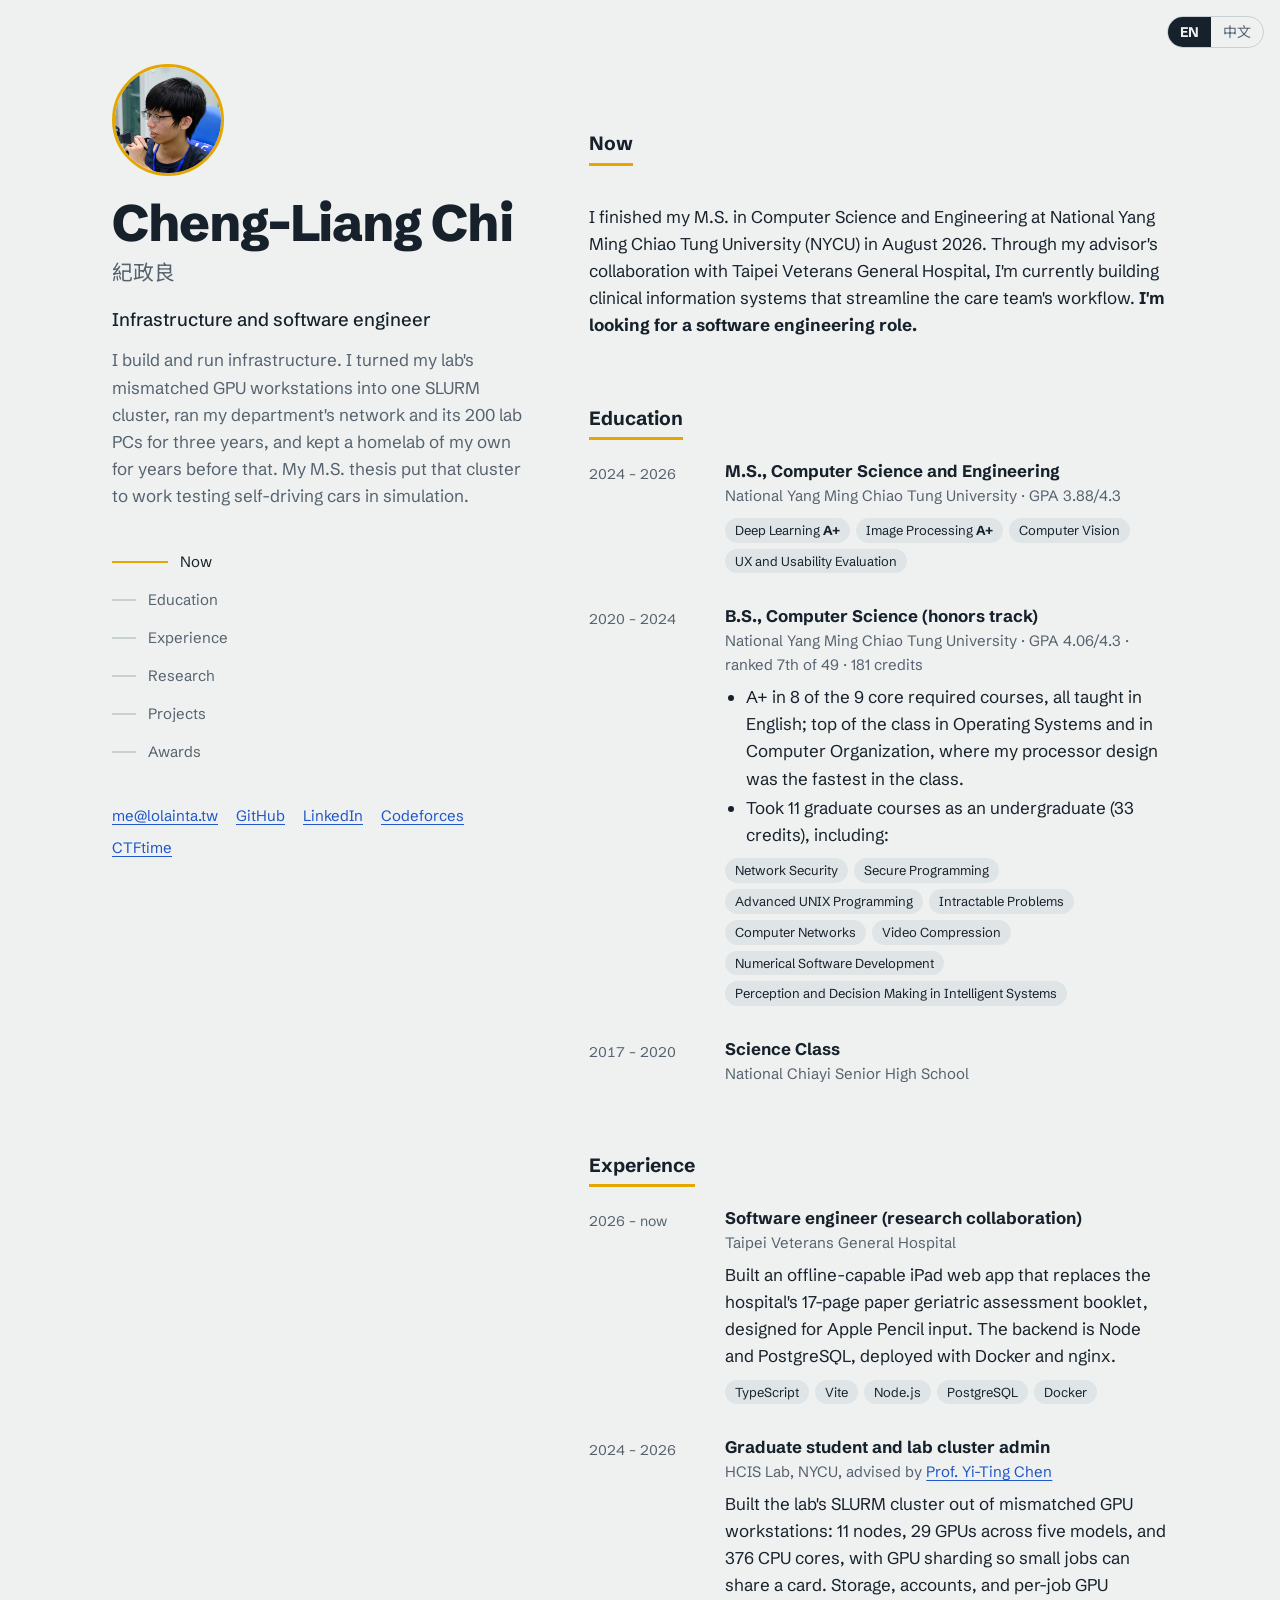
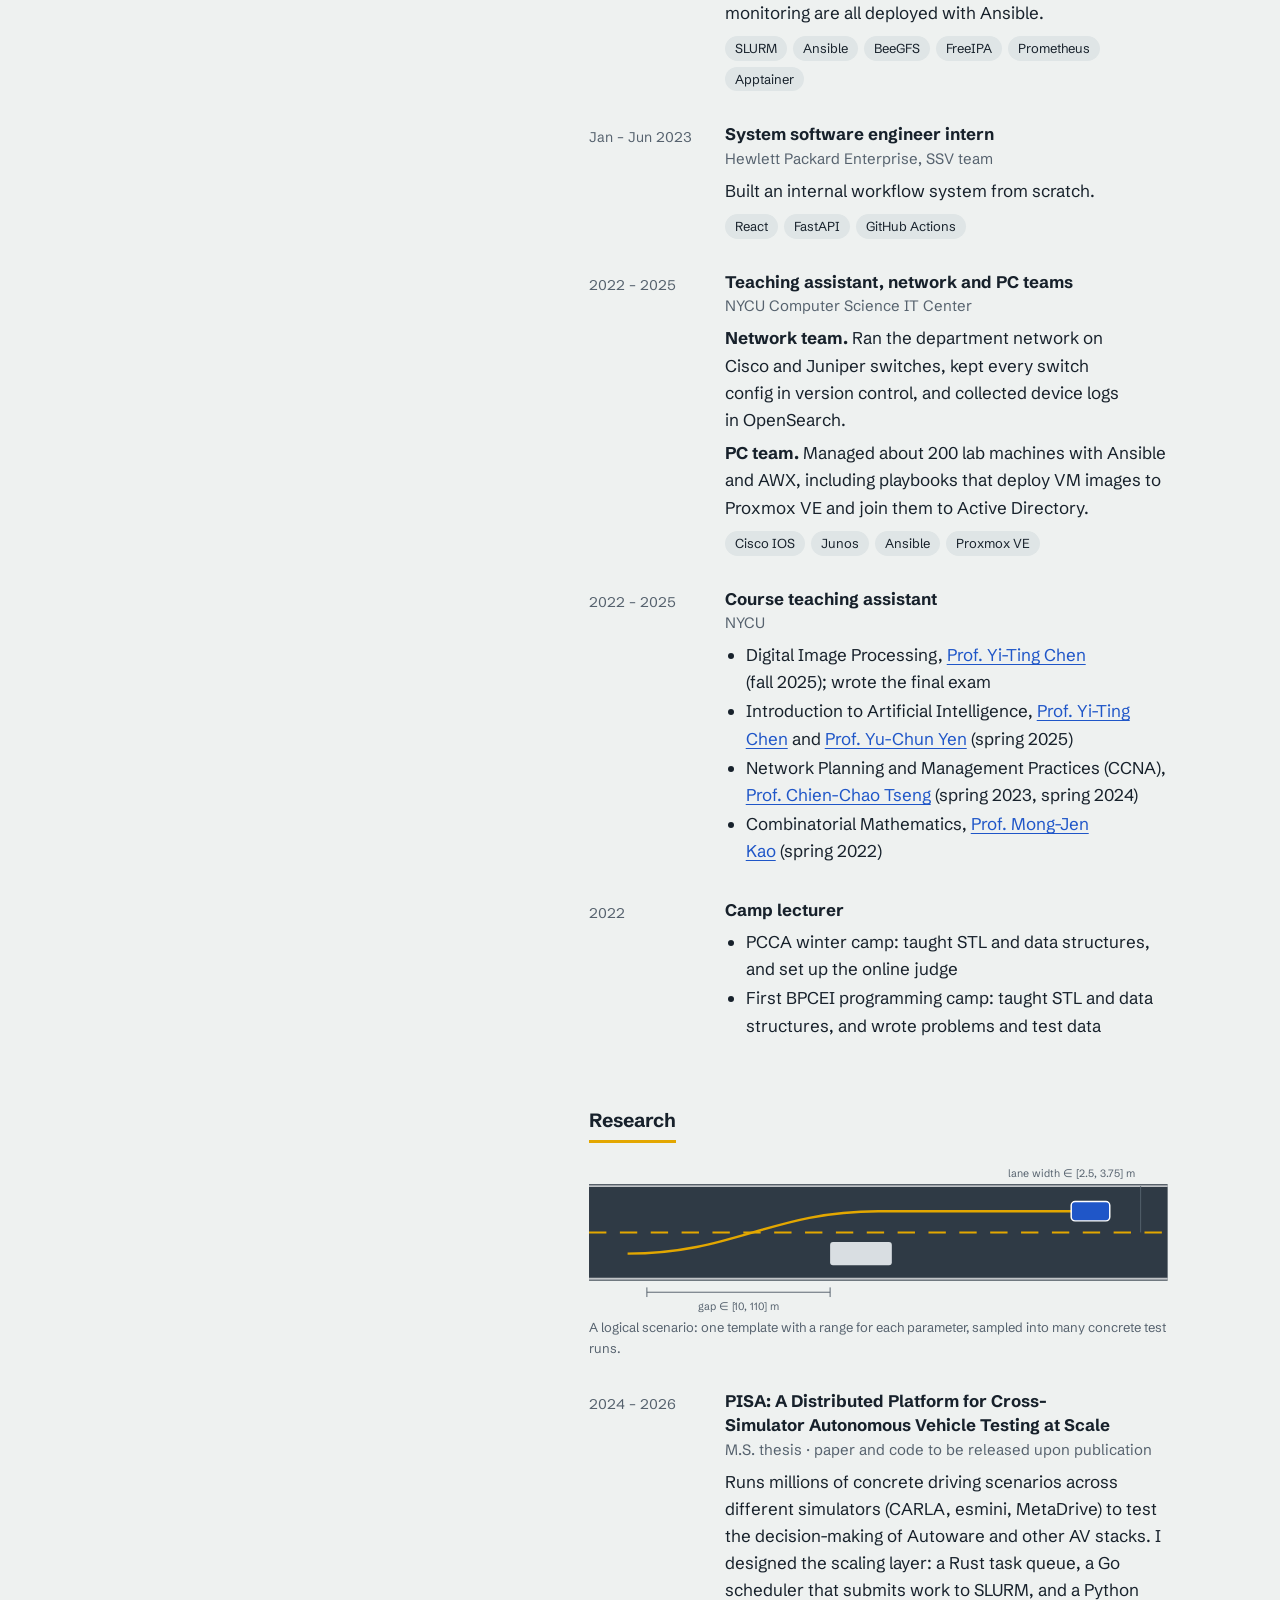
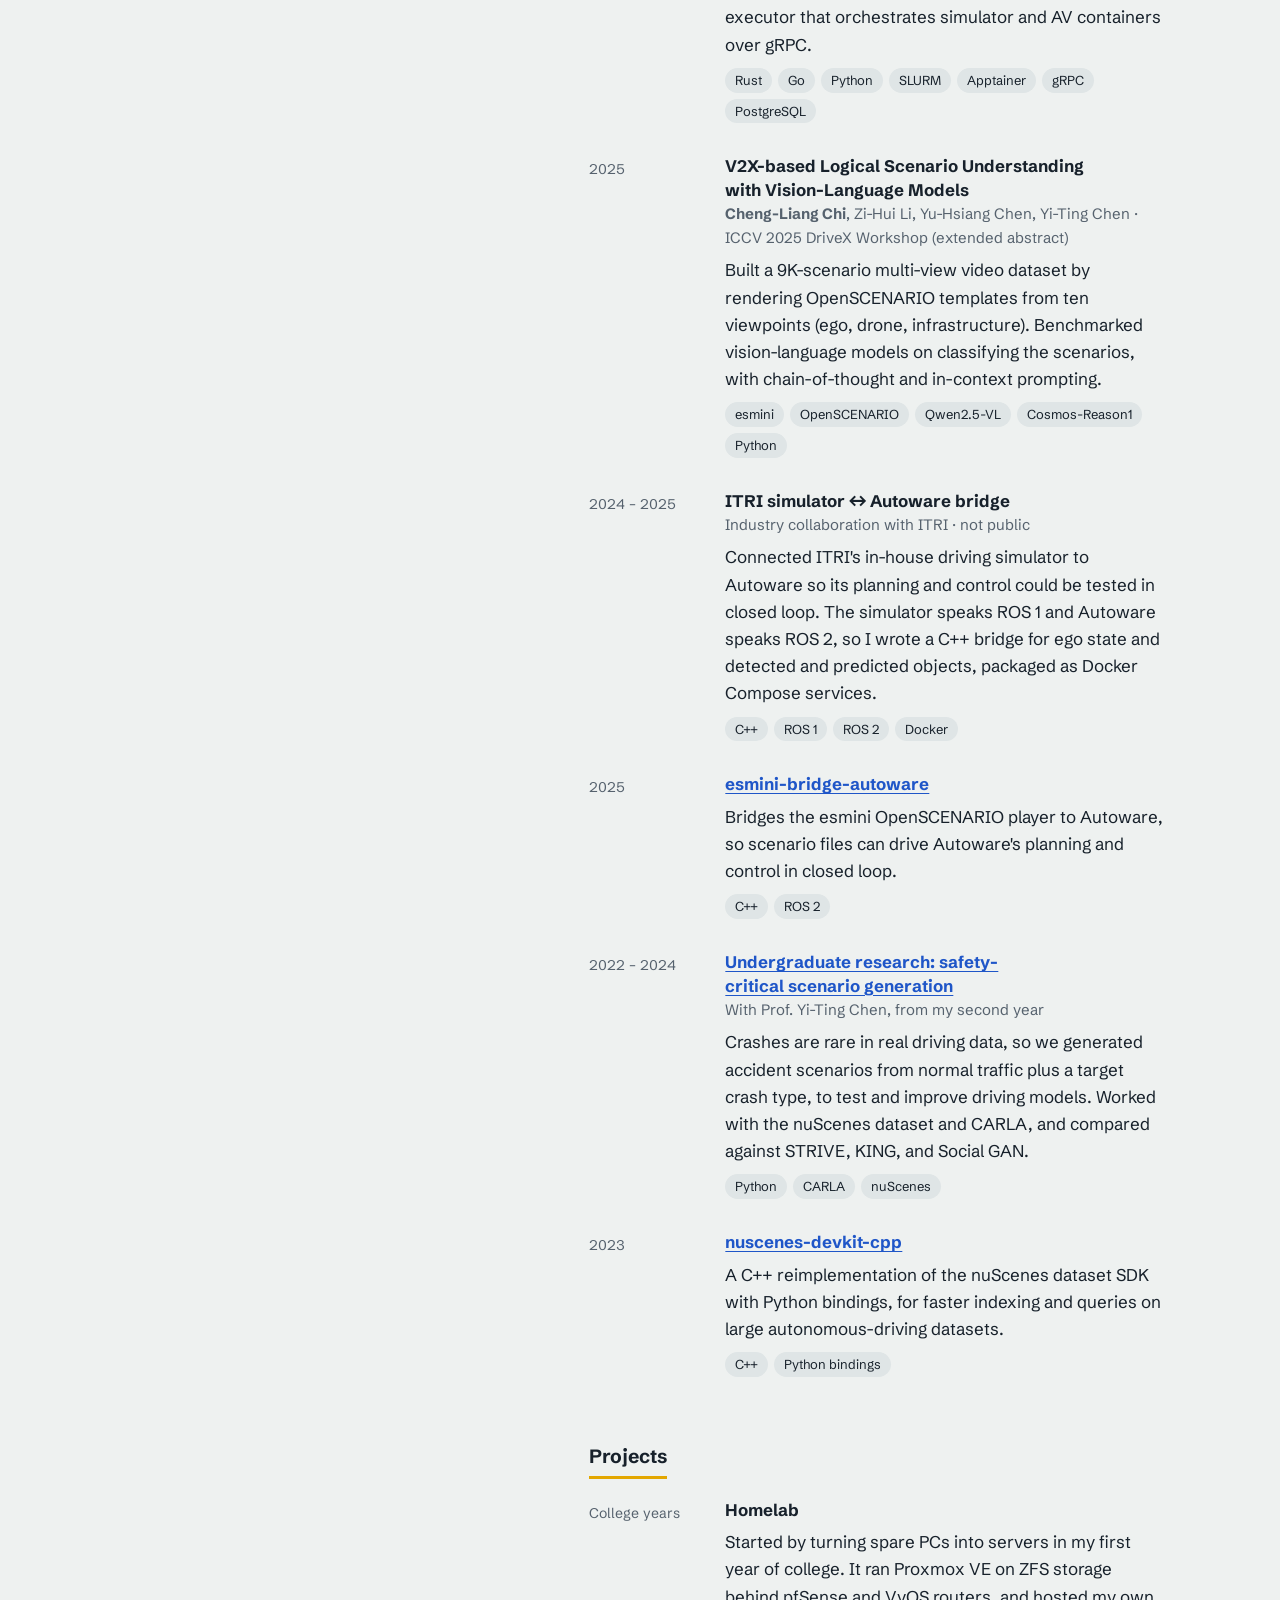
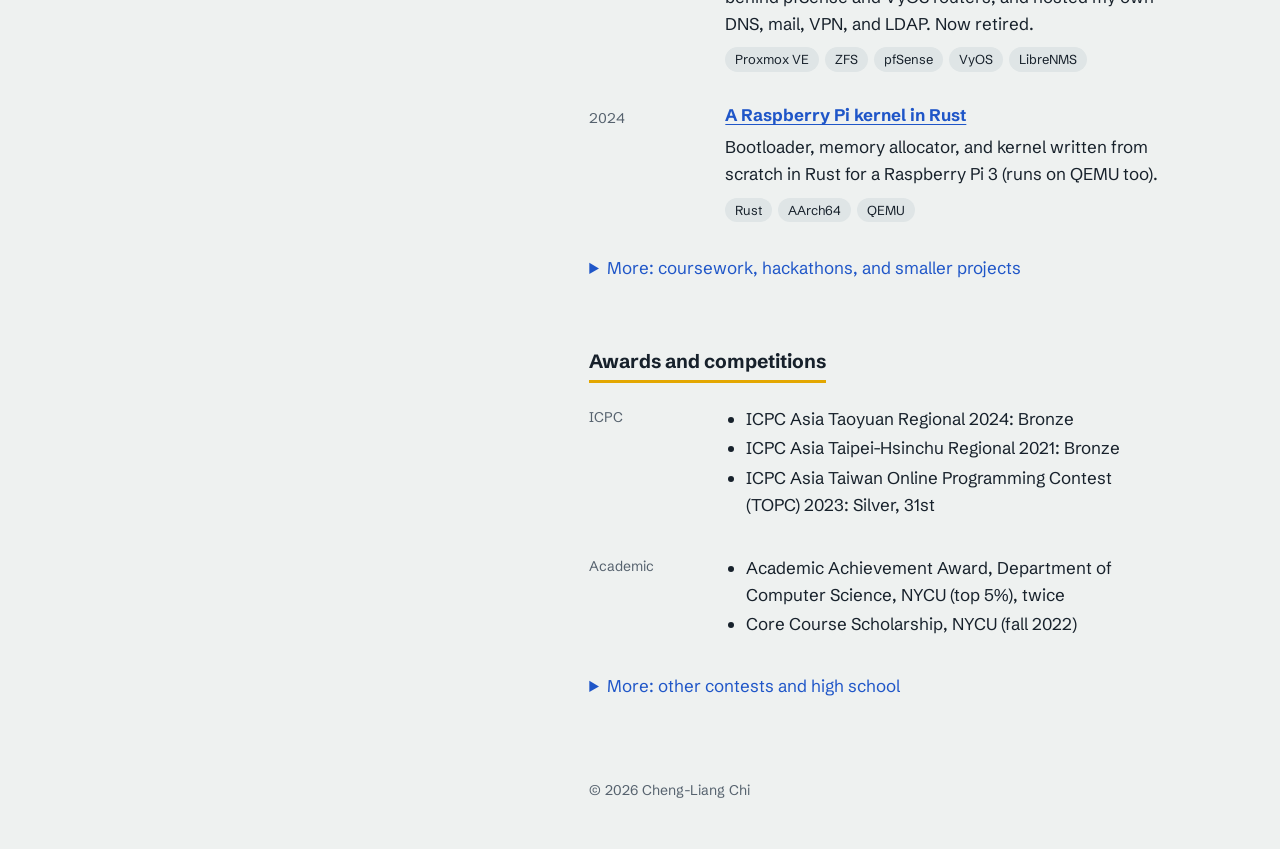
==== commit 69f4b5b7: "Show coursework as pills instead of comma-separated prose Co-Authored-By: Claude Fable 5.1 <noreply@" ====
--- a/index.html
+++ b/index.html
@@ -165,8 +165,8 @@
     <div>
       <h3><span lang="en">M.S., Computer Science and Engineering</span><span lang="zh-Hant">資訊科學與工程研究所 碩士</span></h3>
       <div class="org"><span lang="en"><span class="nw">National Yang Ming Chiao Tung University</span> · <span class="nw">GPA 3.88/4.3</span></span><span lang="zh-Hant"><span class="nw">陽明交通大學</span>｜<span class="nw">GPA 3.88/4.3</span></span></div>
-      <p lang="en">Coursework: Deep Learning (A+), Deep Learning Lab (A+), Image Processing (A+), Computer Vision, User Experience and Usability Evaluation.</p>
-      <p lang="zh-Hant">修課：深度學習（A+）、深度學習實驗（A+）、影像處理（A+）、電腦視覺、使用者經驗與易用性評估。</p>
+      <ul class="pills" lang="en"><li>Deep Learning <b>A+</b></li><li>Image Processing <b>A+</b></li><li>Computer Vision</li><li>UX and Usability Evaluation</li></ul>
+      <ul class="pills" lang="zh-Hant"><li>深度學習 <b>A+</b></li><li>影像處理 <b>A+</b></li><li>電腦視覺</li><li>使用者經驗與易用性評估</li></ul>
     </div>
   </article>
   <article class="item">
@@ -176,12 +176,14 @@
       <div class="org"><span lang="en"><span class="nw">National Yang Ming Chiao Tung University</span> · <span class="nw">GPA 4.06/4.3</span> · <span class="nw">ranked 7th of 49</span> · <span class="nw">181 credits</span></span><span lang="zh-Hant"><span class="nw">陽明交通大學</span>｜<span class="nw">GPA 4.06/4.3</span>｜<span class="nw">班排 7/49</span>｜<span class="nw">181 學分</span></span></div>
       <ul lang="en">
         <li>A+ in 8 of the 9 core required courses, all taught in English; top of the class in Operating Systems and in Computer Organization, where my processor design was the fastest in the class.</li>
-        <li>Took 11 graduate courses as an undergraduate (33 credits), including Network Security, Secure Programming, Advanced UNIX Programming, Intractable Problems, Computer Networks, Video Compression, Numerical Software Development, and Perception and Decision Making in Intelligent Systems.</li>
-      </ul>
+        <li>Took 11 graduate courses as an undergraduate (33 credits), including:</li>
+      </ul>
+      <ul class="pills" lang="en"><li>Network Security</li><li>Secure Programming</li><li>Advanced UNIX Programming</li><li>Intractable Problems</li><li>Computer Networks</li><li>Video Compression</li><li>Numerical Software Development</li><li>Perception and Decision Making in Intelligent Systems</li></ul>
       <ul lang="zh-Hant">
         <li>9 門核心必修（英文授課）有 8 門 A+；作業系統、計算機組織皆全班第一，計組做出全班最快的處理器。</li>
-        <li>大學期間修了 11 門研究所課程，共 33 學分，包括網路安全、程式安全、高等 UNIX 程式設計、難解計算問題專論、計算機網路、視訊壓縮、數值軟體開發、智慧系統之感知與決策。</li>
-      </ul>
+        <li>大學期間修了 11 門研究所課程，共 33 學分，包括：</li>
+      </ul>
+      <ul class="pills" lang="zh-Hant"><li>網路安全</li><li>程式安全</li><li>高等 UNIX 程式設計</li><li>難解計算問題專論</li><li>計算機網路</li><li>視訊壓縮</li><li>數值軟體開發</li><li>智慧系統之感知與決策</li></ul>
     </div>
   </article>
   <article class="item">
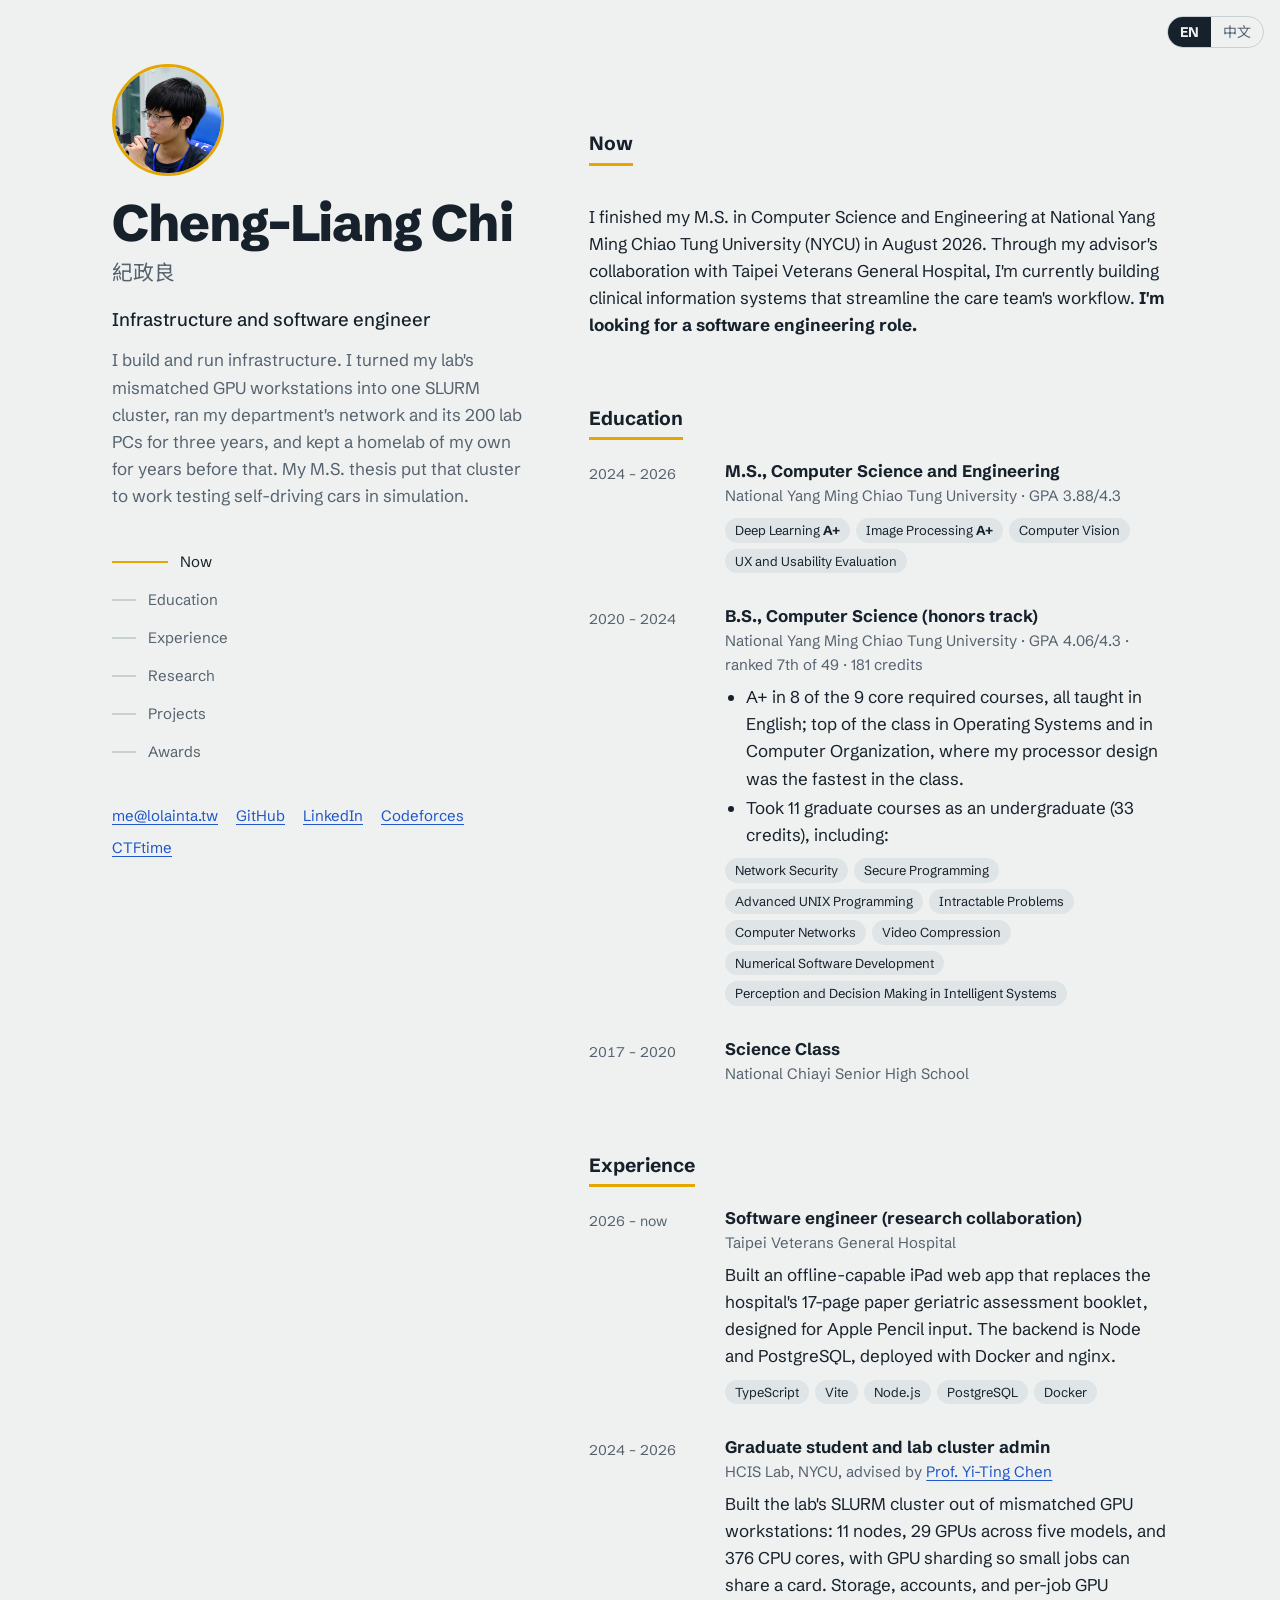
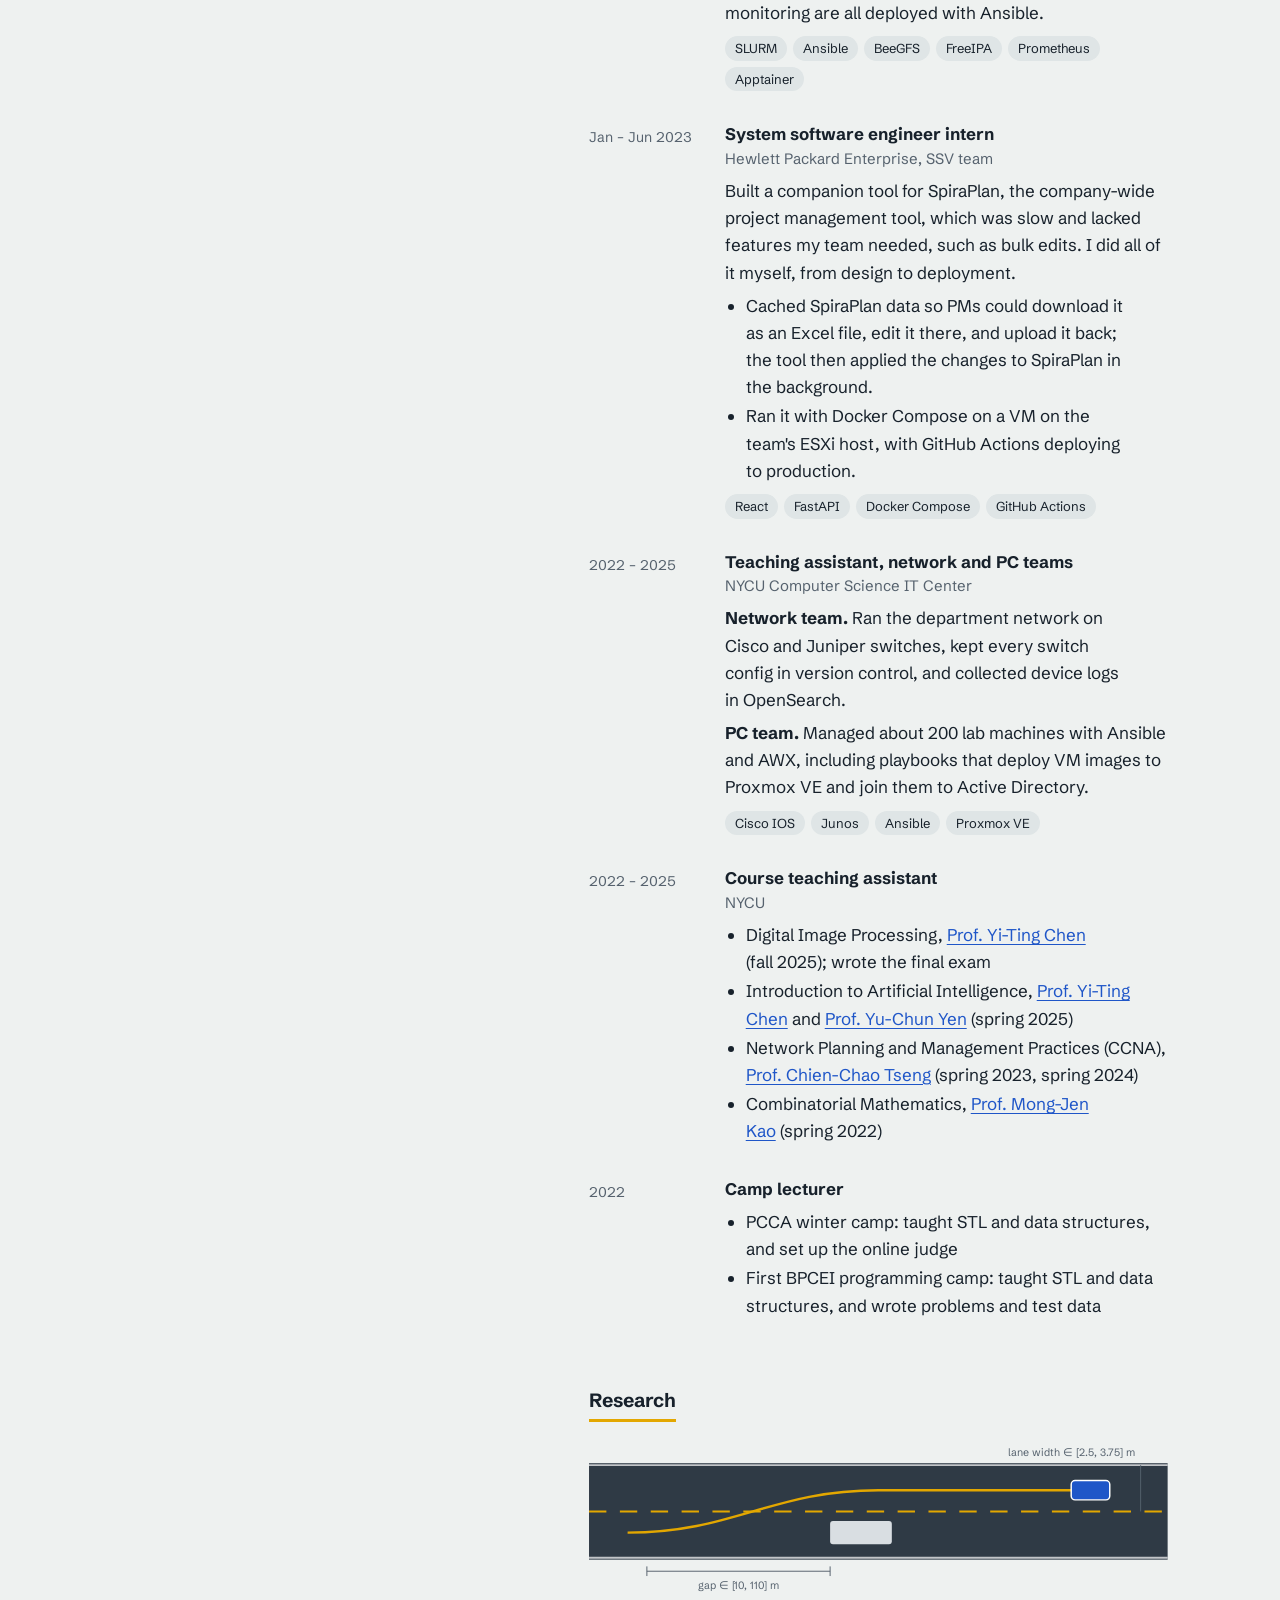
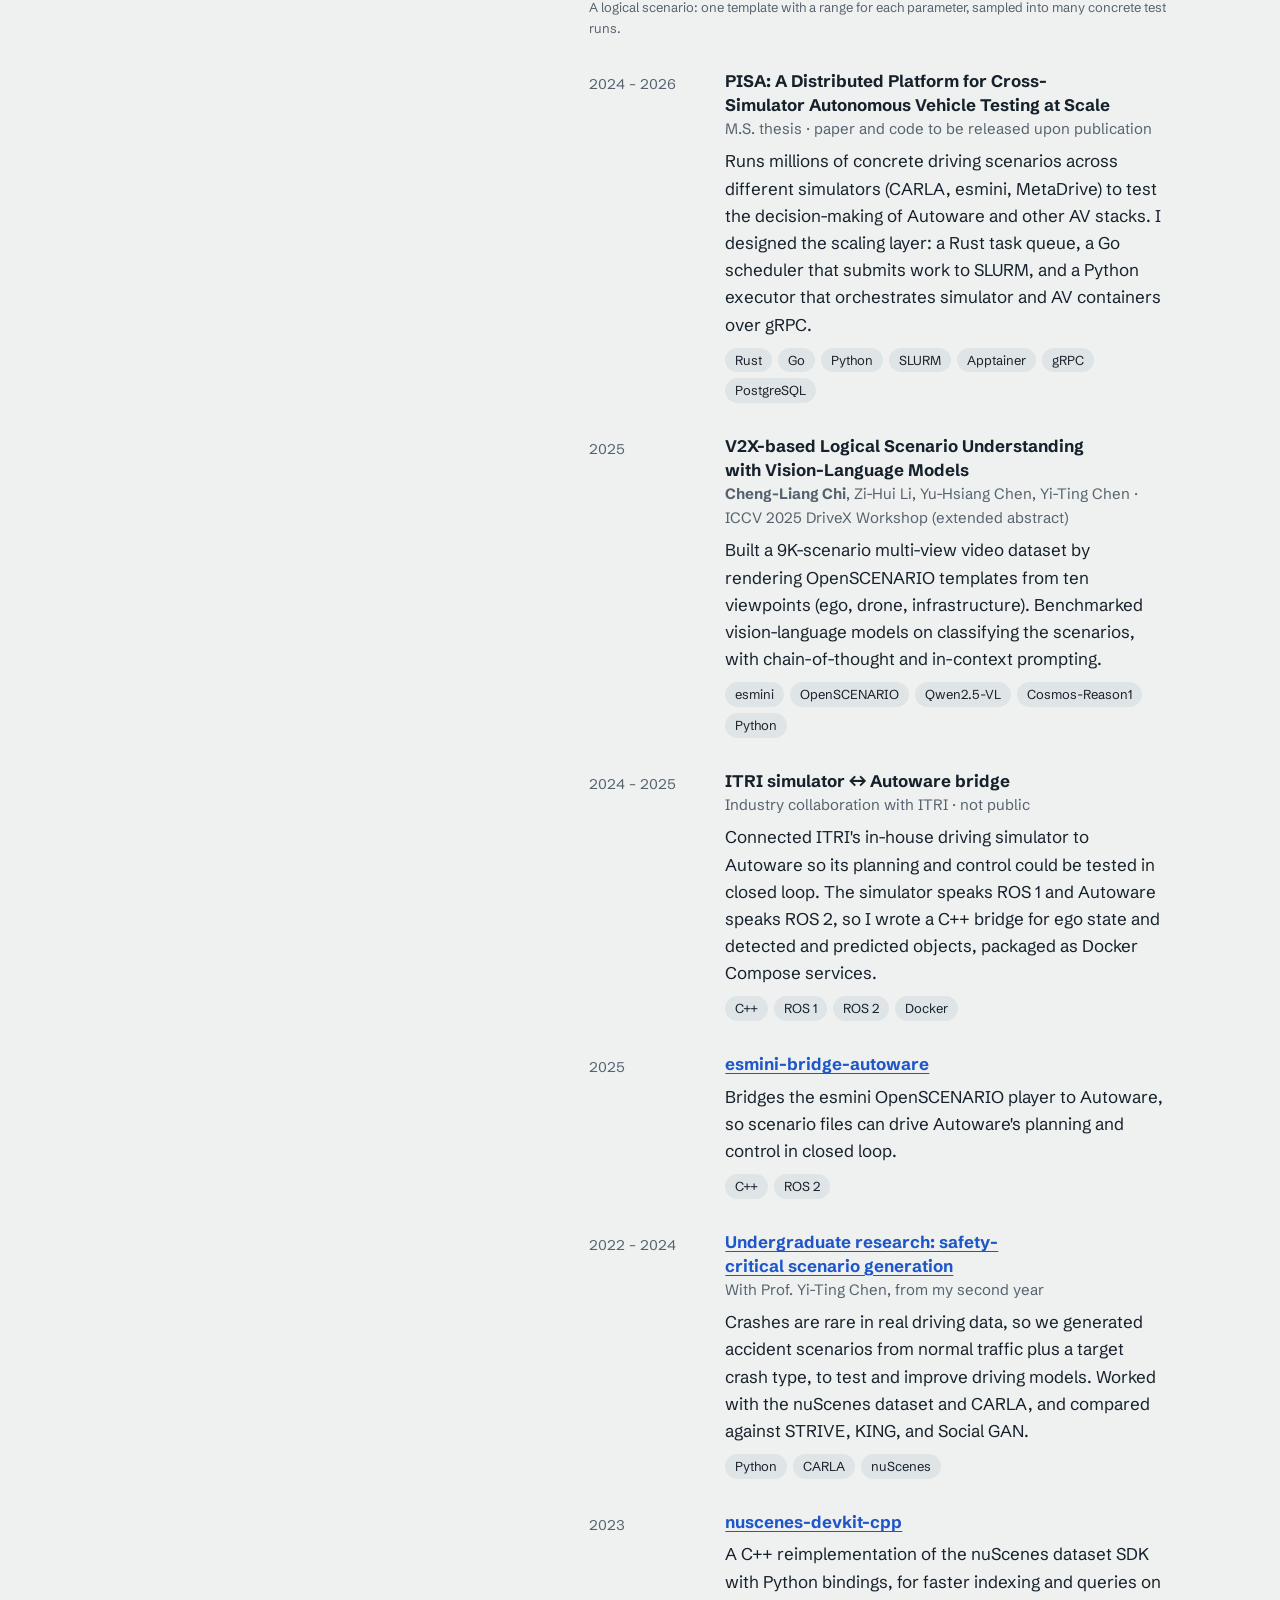
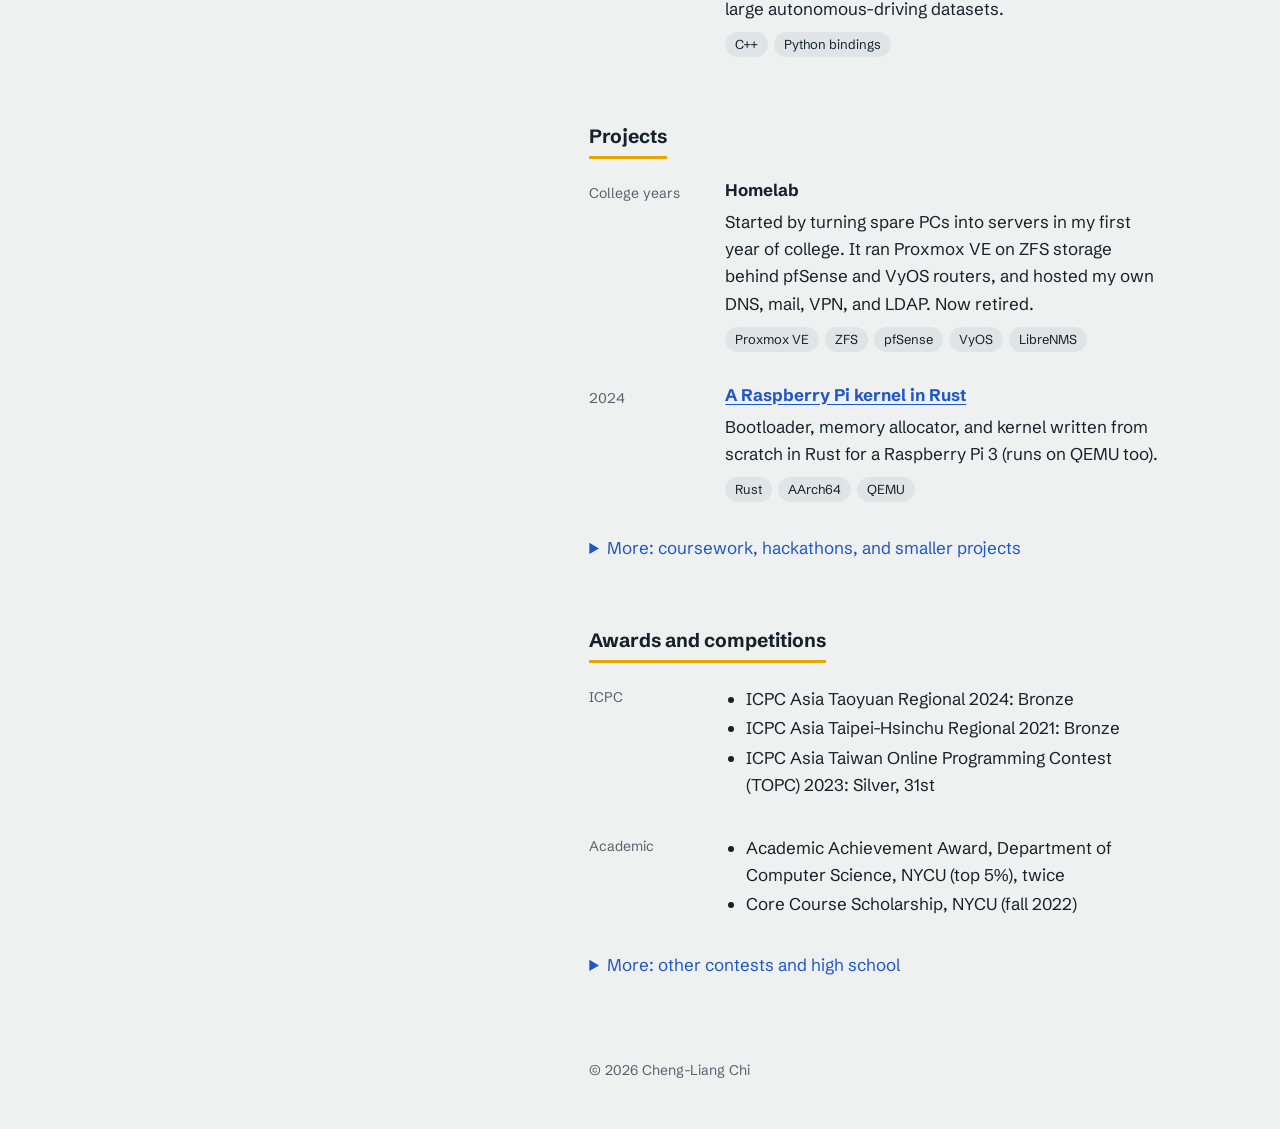
==== commit cc28ee64: "Expand HPE internship: SpiraPlan companion tool with Excel round-trip Co-Authored-By: Claude Fable 5" ====
--- a/index.html
+++ b/index.html
@@ -222,9 +222,17 @@
     <div>
       <h3><span lang="en">System software engineer intern</span><span lang="zh-Hant">系統軟體工程實習生</span></h3>
       <div class="org"><span lang="en">Hewlett Packard Enterprise, SSV team</span><span lang="zh-Hant">Hewlett Packard Enterprise，SSV 團隊</span></div>
-      <p lang="en">Built an internal workflow system from scratch.</p>
-      <p lang="zh-Hant">從零寫了一套內部工作流程系統。</p>
-      <ul class="pills"><li>React</li><li>FastAPI</li><li>GitHub Actions</li></ul>
+      <p lang="en">Built a companion tool for SpiraPlan, the company-wide project management tool, which was slow and lacked features my team needed, such as bulk edits. I did all of it myself, from design to deployment.</p>
+      <ul lang="en">
+        <li>Cached SpiraPlan data so PMs could download it as an Excel file, edit it there, and upload it back; the tool then applied the changes to SpiraPlan in the background.</li>
+        <li>Ran it with Docker Compose on a VM on the team's ESXi host, with GitHub Actions deploying to production.</li>
+      </ul>
+      <p lang="zh-Hant">全公司共用的專案管理工具 SpiraPlan 速度很慢，也缺少組內常用的功能（例如批次編輯），所以我替團隊寫了一套搭配它的工具，從設計到部署都由我一個人完成。</p>
+      <ul lang="zh-Hant">
+        <li>把 SpiraPlan 上的資料快取下來，PM 可以下載成 Excel、直接在 Excel 裡編輯再上傳，系統會在背景把變更逐筆寫回 SpiraPlan。</li>
+        <li>以 Docker Compose 跑在組內 ESXi 上的 VM，由 GitHub Actions 自動部署到正式環境。</li>
+      </ul>
+      <ul class="pills"><li>React</li><li>FastAPI</li><li>Docker Compose</li><li>GitHub Actions</li></ul>
     </div>
   </article>
   <article class="item">
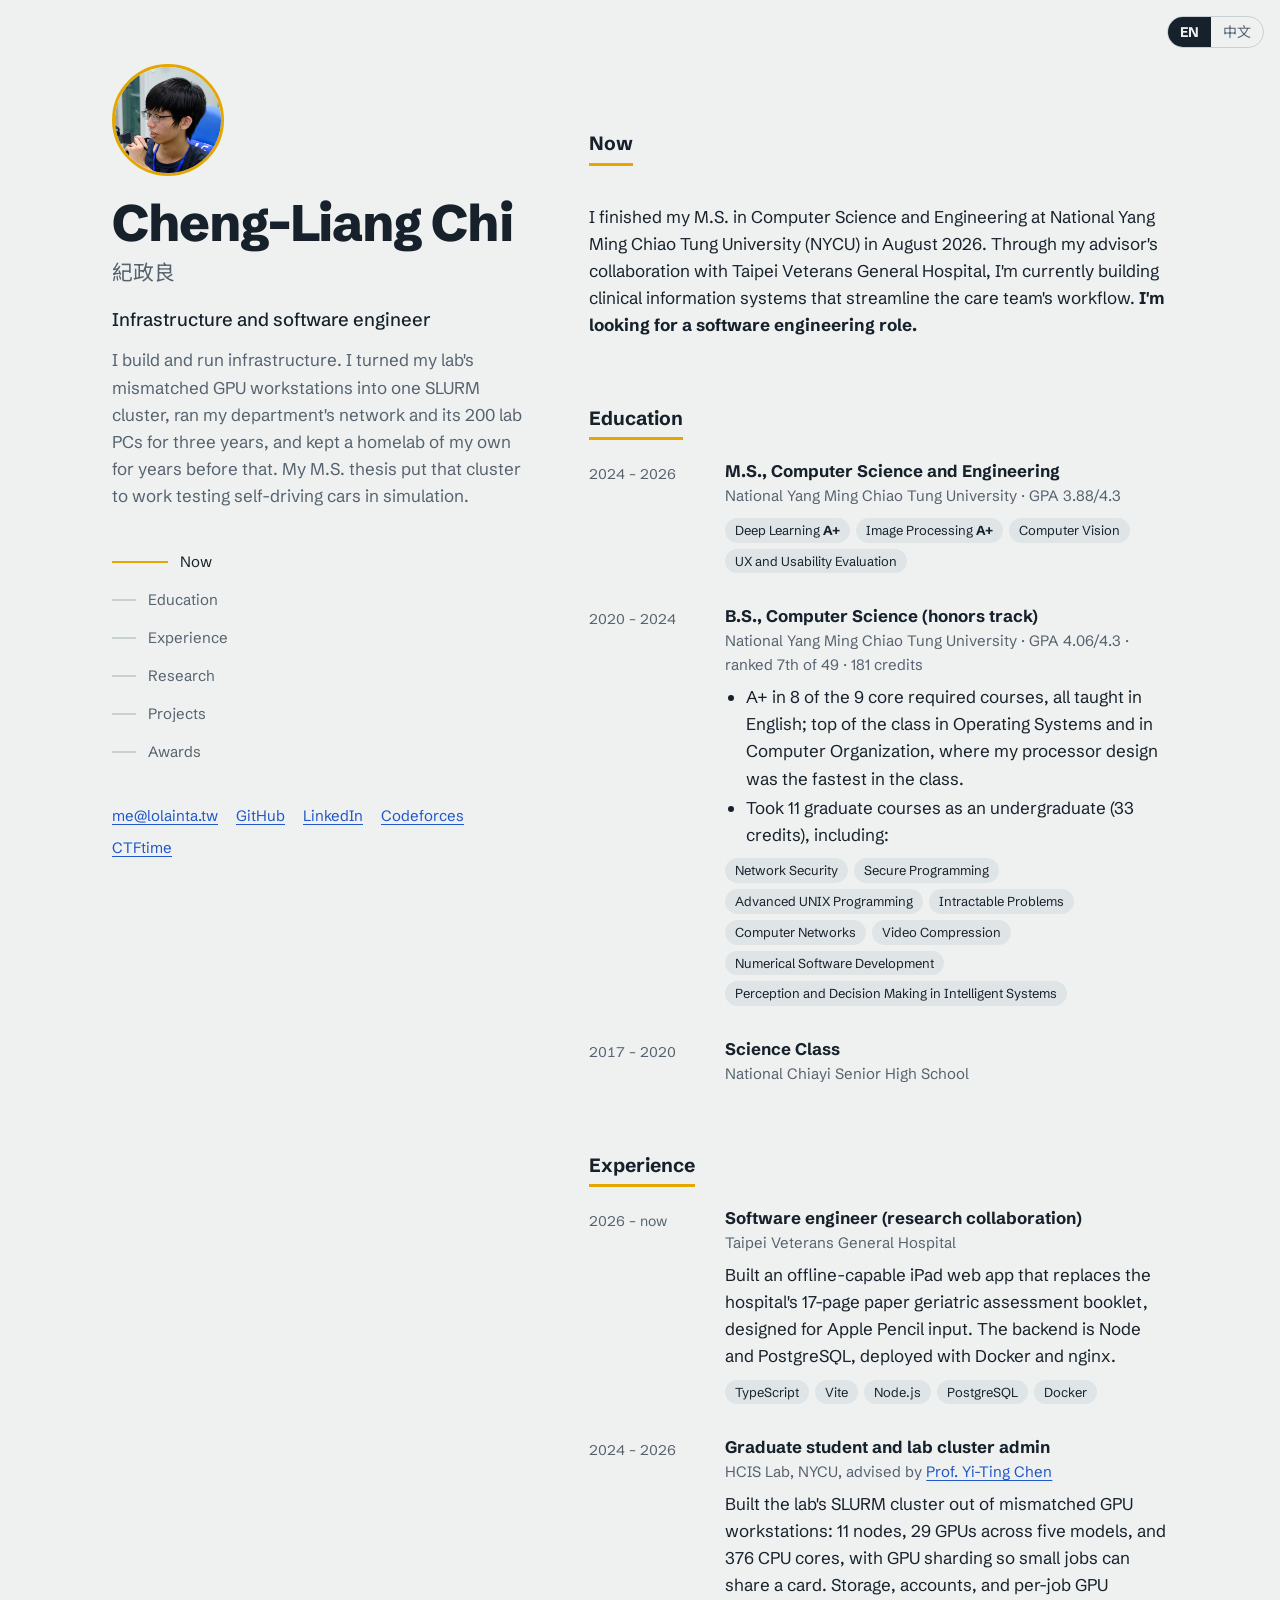
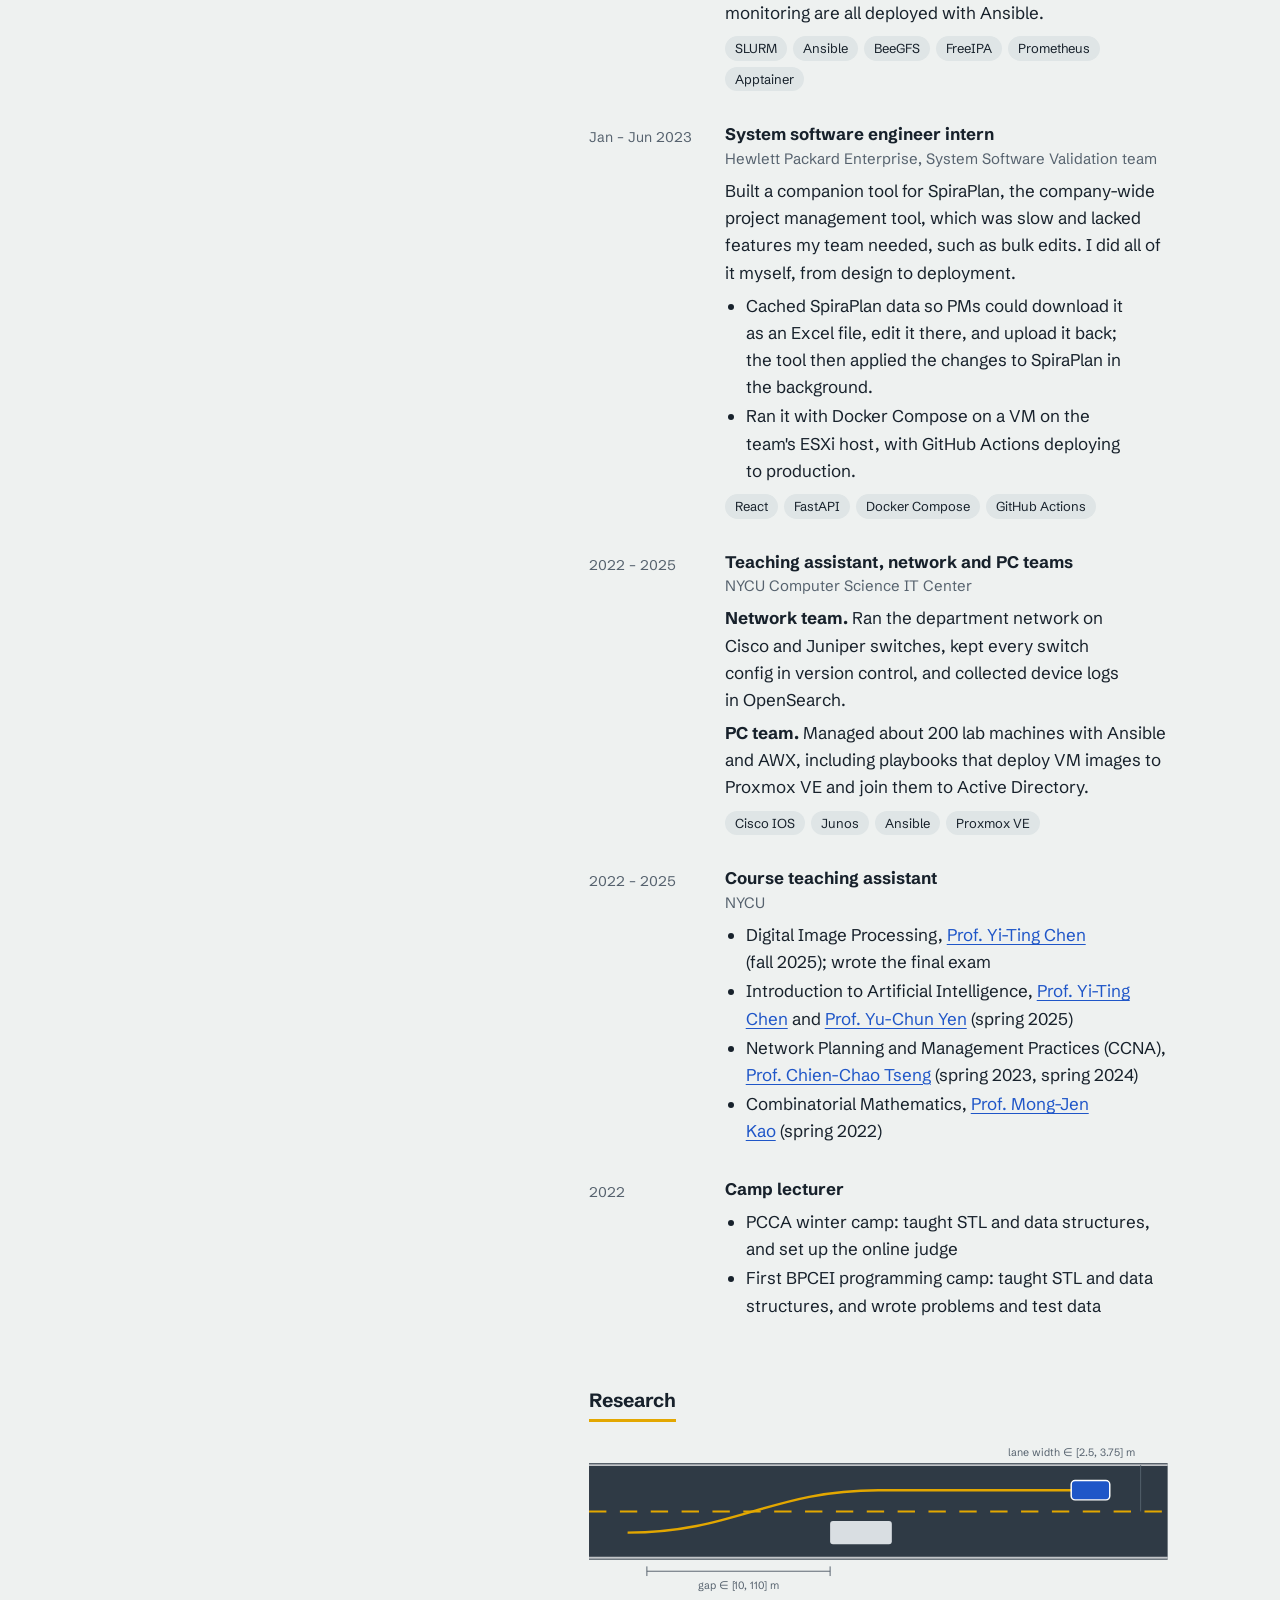
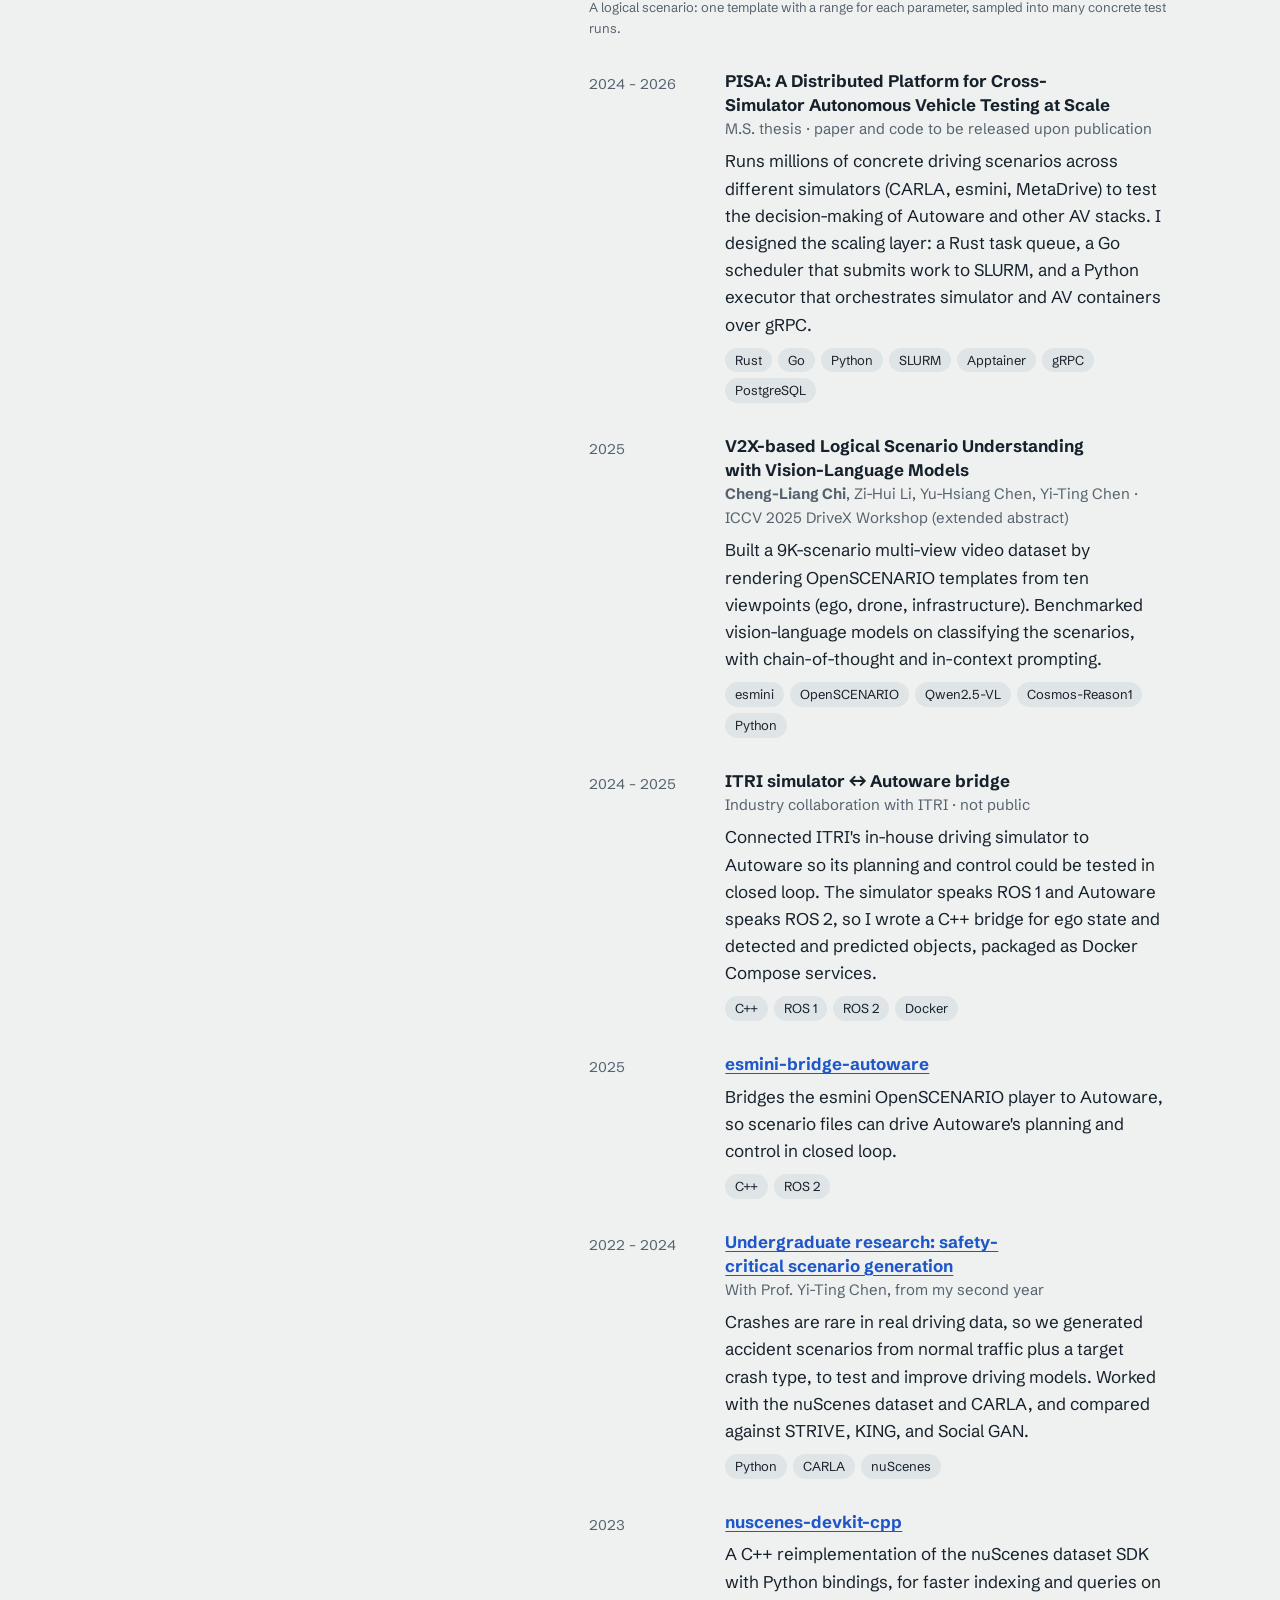
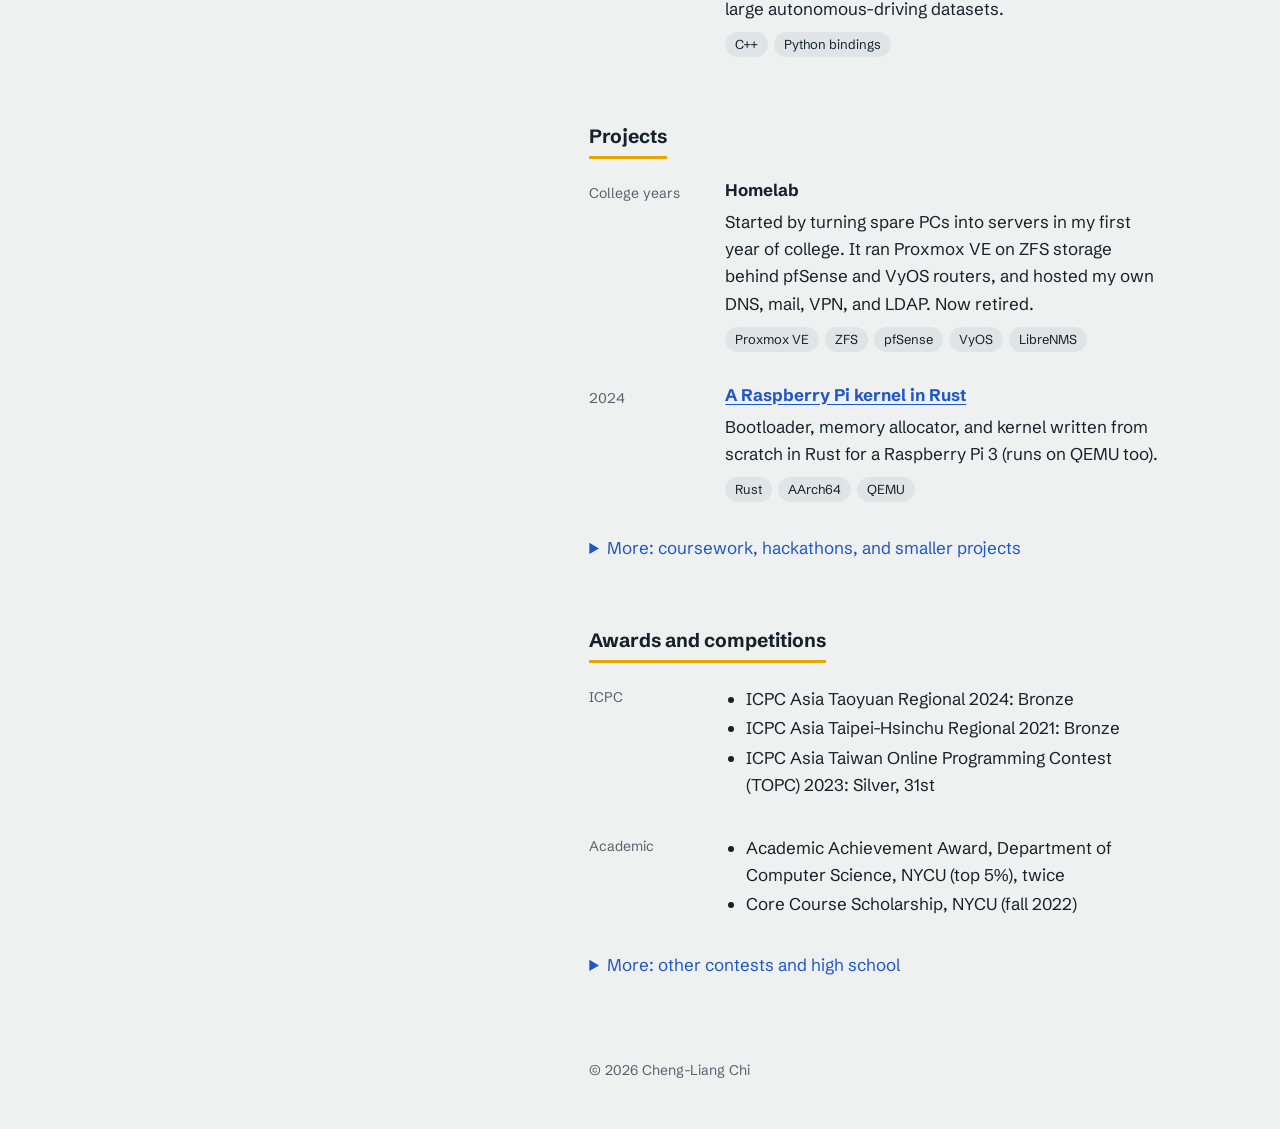
==== commit f73fa550: "Spell out SSV as System Software Validation Co-Authored-By: Claude Fable 5.1 <noreply@anthropic.com>" ====
--- a/index.html
+++ b/index.html
@@ -221,7 +221,7 @@
     <div class="when"><span lang="en">Jan – Jun 2023</span><span lang="zh-Hant">2023 年 1 – 6 月</span></div>
     <div>
       <h3><span lang="en">System software engineer intern</span><span lang="zh-Hant">系統軟體工程實習生</span></h3>
-      <div class="org"><span lang="en">Hewlett Packard Enterprise, SSV team</span><span lang="zh-Hant">Hewlett Packard Enterprise，SSV 團隊</span></div>
+      <div class="org"><span lang="en">Hewlett Packard Enterprise, System Software Validation team</span><span lang="zh-Hant">Hewlett Packard Enterprise，System Software Validation 團隊</span></div>
       <p lang="en">Built a companion tool for SpiraPlan, the company-wide project management tool, which was slow and lacked features my team needed, such as bulk edits. I did all of it myself, from design to deployment.</p>
       <ul lang="en">
         <li>Cached SpiraPlan data so PMs could download it as an Excel file, edit it there, and upload it back; the tool then applied the changes to SpiraPlan in the background.</li>
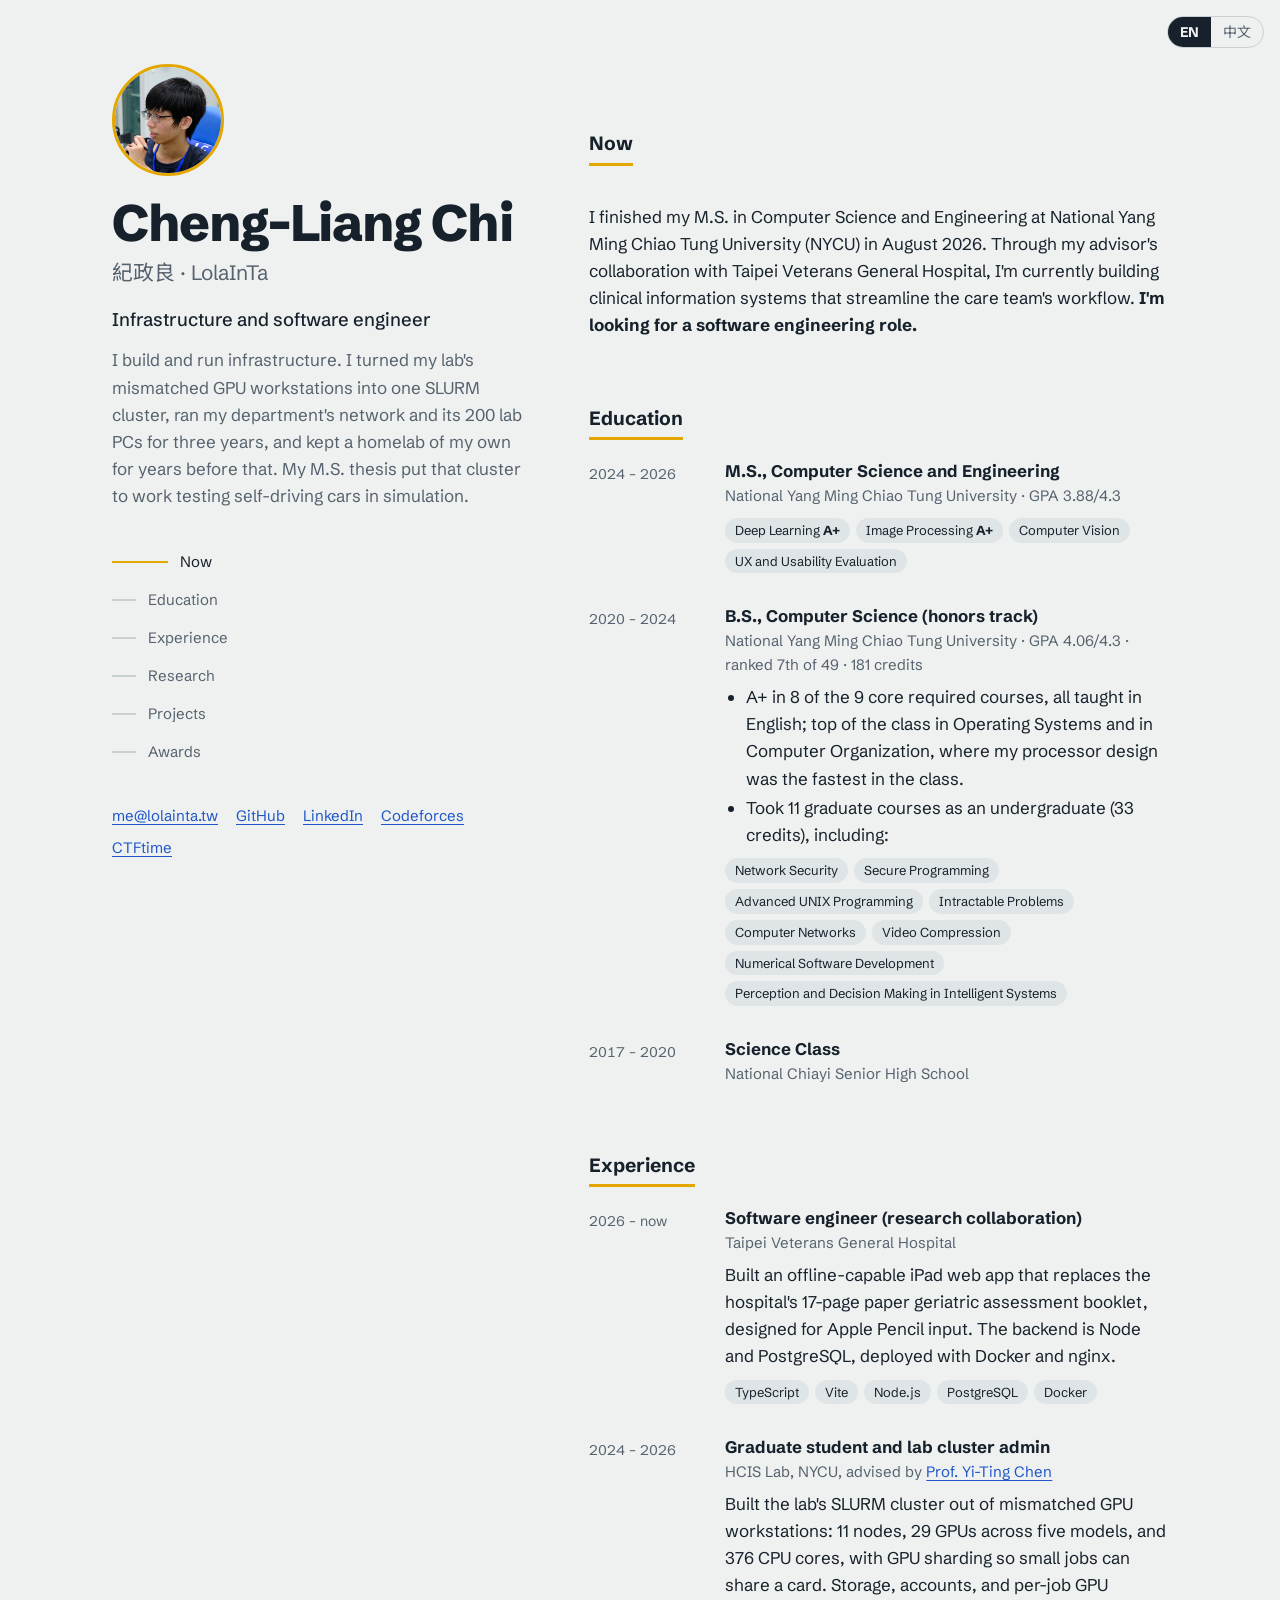
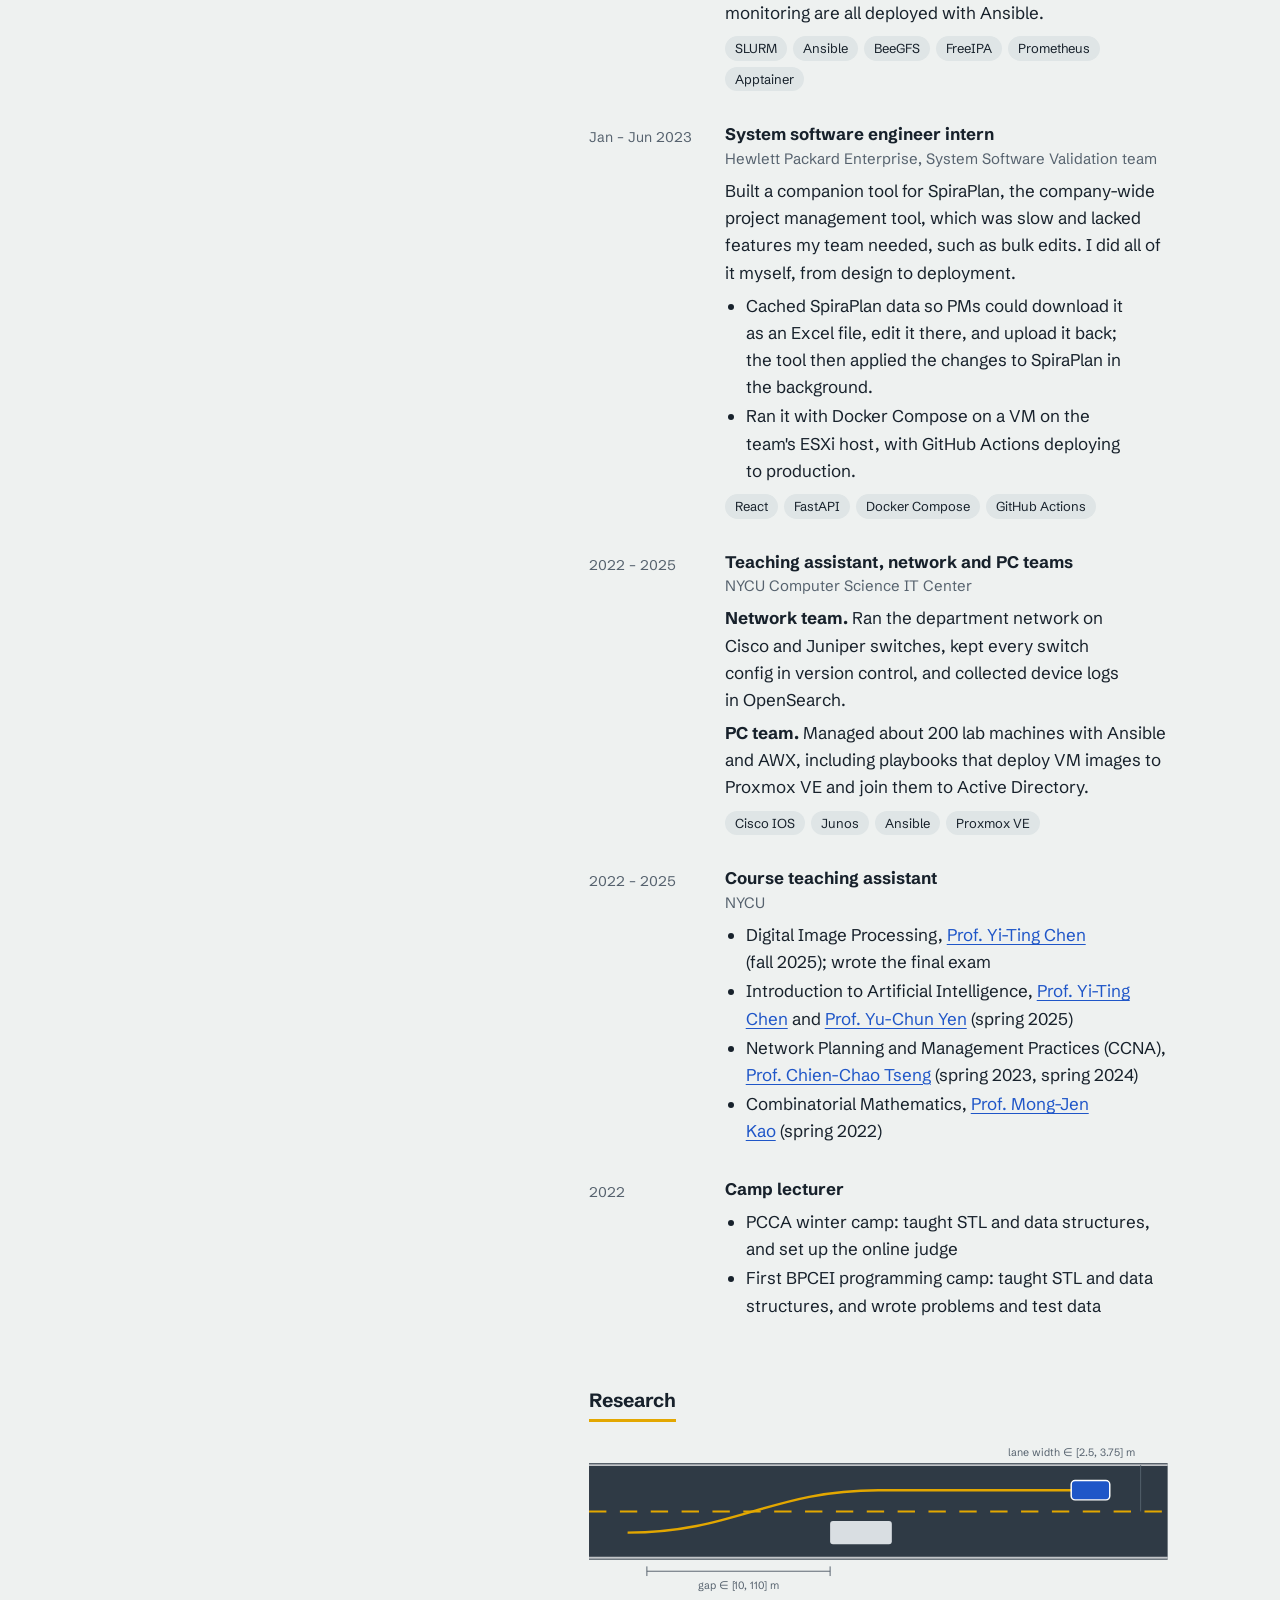
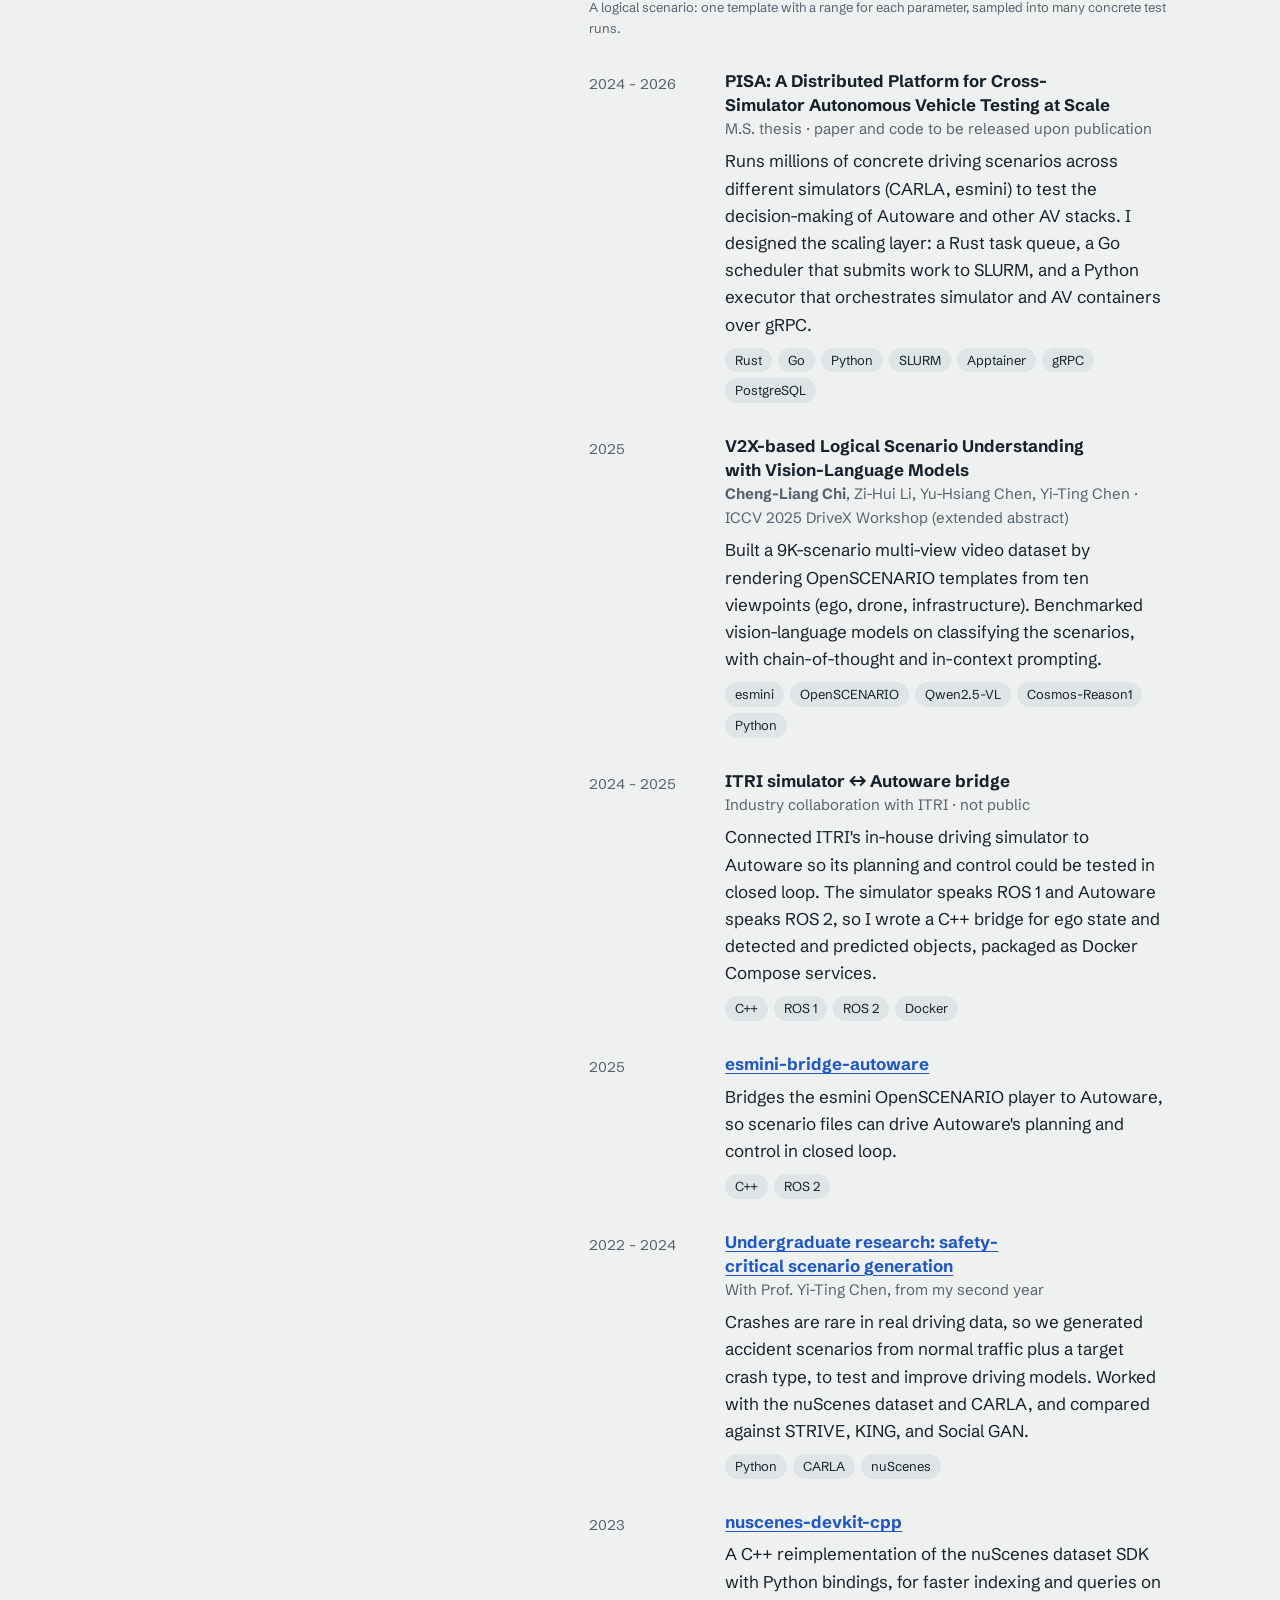
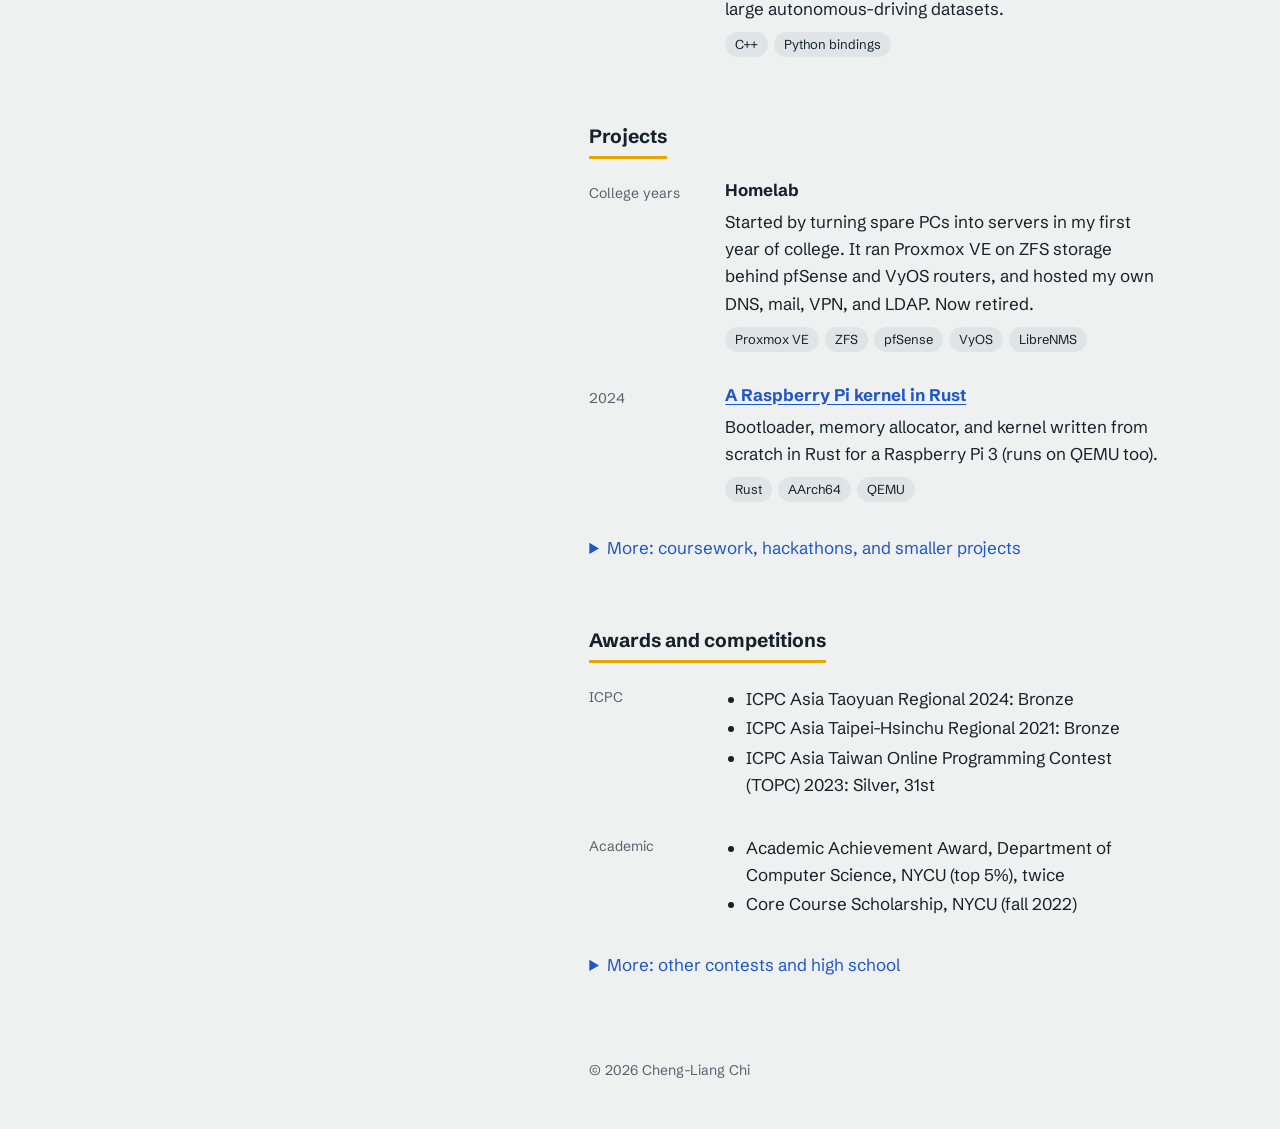
==== commit 5d0e1776: "Make the page findable for "LolaInTa": handle in title/description/sidebar, canonical, OG, JSON-LD P" ====
--- a/index.html
+++ b/index.html
@@ -3,8 +3,20 @@
 <head>
 <meta charset="utf-8">
 <meta name="viewport" content="width=device-width, initial-scale=1">
-<title>Cheng-Liang Chi 紀政良</title>
-<meta name="description" content="Cheng-Liang Chi (紀政良): infrastructure and software engineer. SLURM clusters, networks, Linux, and the software on top.">
+<title>Cheng-Liang Chi (LolaInTa) 紀政良</title>
+<meta name="description" content="Cheng-Liang Chi (LolaInTa, 紀政良): infrastructure and software engineer. SLURM clusters, networks, Linux, and the software on top.">
+<link rel="canonical" href="https://lolainta.tw/">
+<meta property="og:title" content="Cheng-Liang Chi (LolaInTa) 紀政良">
+<meta property="og:description" content="Infrastructure and software engineer. SLURM clusters, networks, Linux, and the software on top.">
+<meta property="og:url" content="https://lolainta.tw/">
+<meta property="og:image" content="https://lolainta.tw/avatar.jpg">
+<meta property="og:type" content="profile">
+<script type="application/ld+json">
+{"@context":"https://schema.org","@type":"Person","name":"Cheng-Liang Chi","alternateName":["LolaInTa","lolainta","紀政良"],
+ "url":"https://lolainta.tw/","image":"https://lolainta.tw/avatar.jpg","email":"mailto:me@lolainta.tw",
+ "jobTitle":"Infrastructure and software engineer",
+ "sameAs":["https://github.com/lolainta","https://www.linkedin.com/in/lolainta","https://codeforces.com/profile/lolainta","https://ctftime.org/user/173427"]}
+</script>
 <link rel="preconnect" href="https://fonts.googleapis.com">
 <link rel="preconnect" href="https://fonts.gstatic.com" crossorigin>
 <link href="https://fonts.googleapis.com/css2?family=Schibsted+Grotesk:wght@400;500;700;800&family=Noto+Sans+TC:wght@400;500;700&display=swap" rel="stylesheet">
@@ -128,7 +140,7 @@
 <header class="side">
   <img class="avatar" src="avatar.jpg" width="200" height="200" alt="Cheng-Liang Chi">
   <h1>Cheng-Liang Chi</h1>
-  <div class="zh-name">紀政良</div>
+  <div class="zh-name">紀政良 · LolaInTa</div>
   <p class="role"><span lang="en">Infrastructure and software engineer</span><span lang="zh-Hant">基礎設施與軟體工程師</span></p>
   <p class="lede" lang="en">I build and run infrastructure. I turned my lab's mismatched GPU workstations into one SLURM cluster, ran my department's network and its 200 lab PCs for three years, and kept a homelab of my own for years before that. My M.S. thesis put that cluster to work testing self-driving cars in simulation.</p>
   <p class="lede" lang="zh-Hant">我擅長建置與維運基礎設施：把實驗室規格不一的 GPU 工作站整合成一套 SLURM 叢集，在系計中管過三年系館網路和約 200 台電腦教室主機，大學時也自己架了好幾年的 homelab。碩士論文就是在這套叢集上大規模跑自駕車的模擬測試。</p>
@@ -313,8 +325,8 @@
     <div>
       <h3>PISA: A Distributed Platform for Cross-Simulator Autonomous Vehicle Testing at Scale</h3>
       <div class="org"><span lang="en"><span class="nw">M.S. thesis</span> · <span class="nw">paper and code to be released upon publication</span></span><span lang="zh-Hant"><span class="nw">碩士論文</span>｜<span class="nw">論文與程式碼將於發表後公開</span></span></div>
-      <p lang="en">Runs millions of concrete driving scenarios across different simulators (CARLA, esmini, MetaDrive) to test the decision-making of Autoware and other AV stacks. I designed the scaling layer: a Rust task queue, a Go scheduler that submits work to SLURM, and a Python executor that orchestrates simulator and AV containers over gRPC.</p>
-      <p lang="zh-Hant">在不同模擬器（CARLA、esmini、MetaDrive）上執行數百萬個具體情境，用來測試 Autoware 等自駕系統的決策能力。擴展層是我設計的：Rust 任務佇列、將工作送進 SLURM 的 Go 排程器，以及透過 gRPC 協調模擬器與自駕系統容器的 Python executor。</p>
+      <p lang="en">Runs millions of concrete driving scenarios across different simulators (CARLA, esmini) to test the decision-making of Autoware and other AV stacks. I designed the scaling layer: a Rust task queue, a Go scheduler that submits work to SLURM, and a Python executor that orchestrates simulator and AV containers over gRPC.</p>
+      <p lang="zh-Hant">在不同模擬器（CARLA、esmini）上執行數百萬個具體情境，用來測試 Autoware 等自駕系統的決策能力。擴展層是我設計的：Rust 任務佇列、將工作送進 SLURM 的 Go 排程器，以及透過 gRPC 協調模擬器與自駕系統容器的 Python executor。</p>
       <ul class="pills"><li>Rust</li><li>Go</li><li>Python</li><li>SLURM</li><li>Apptainer</li><li>gRPC</li><li>PostgreSQL</li></ul>
     </div>
   </article>
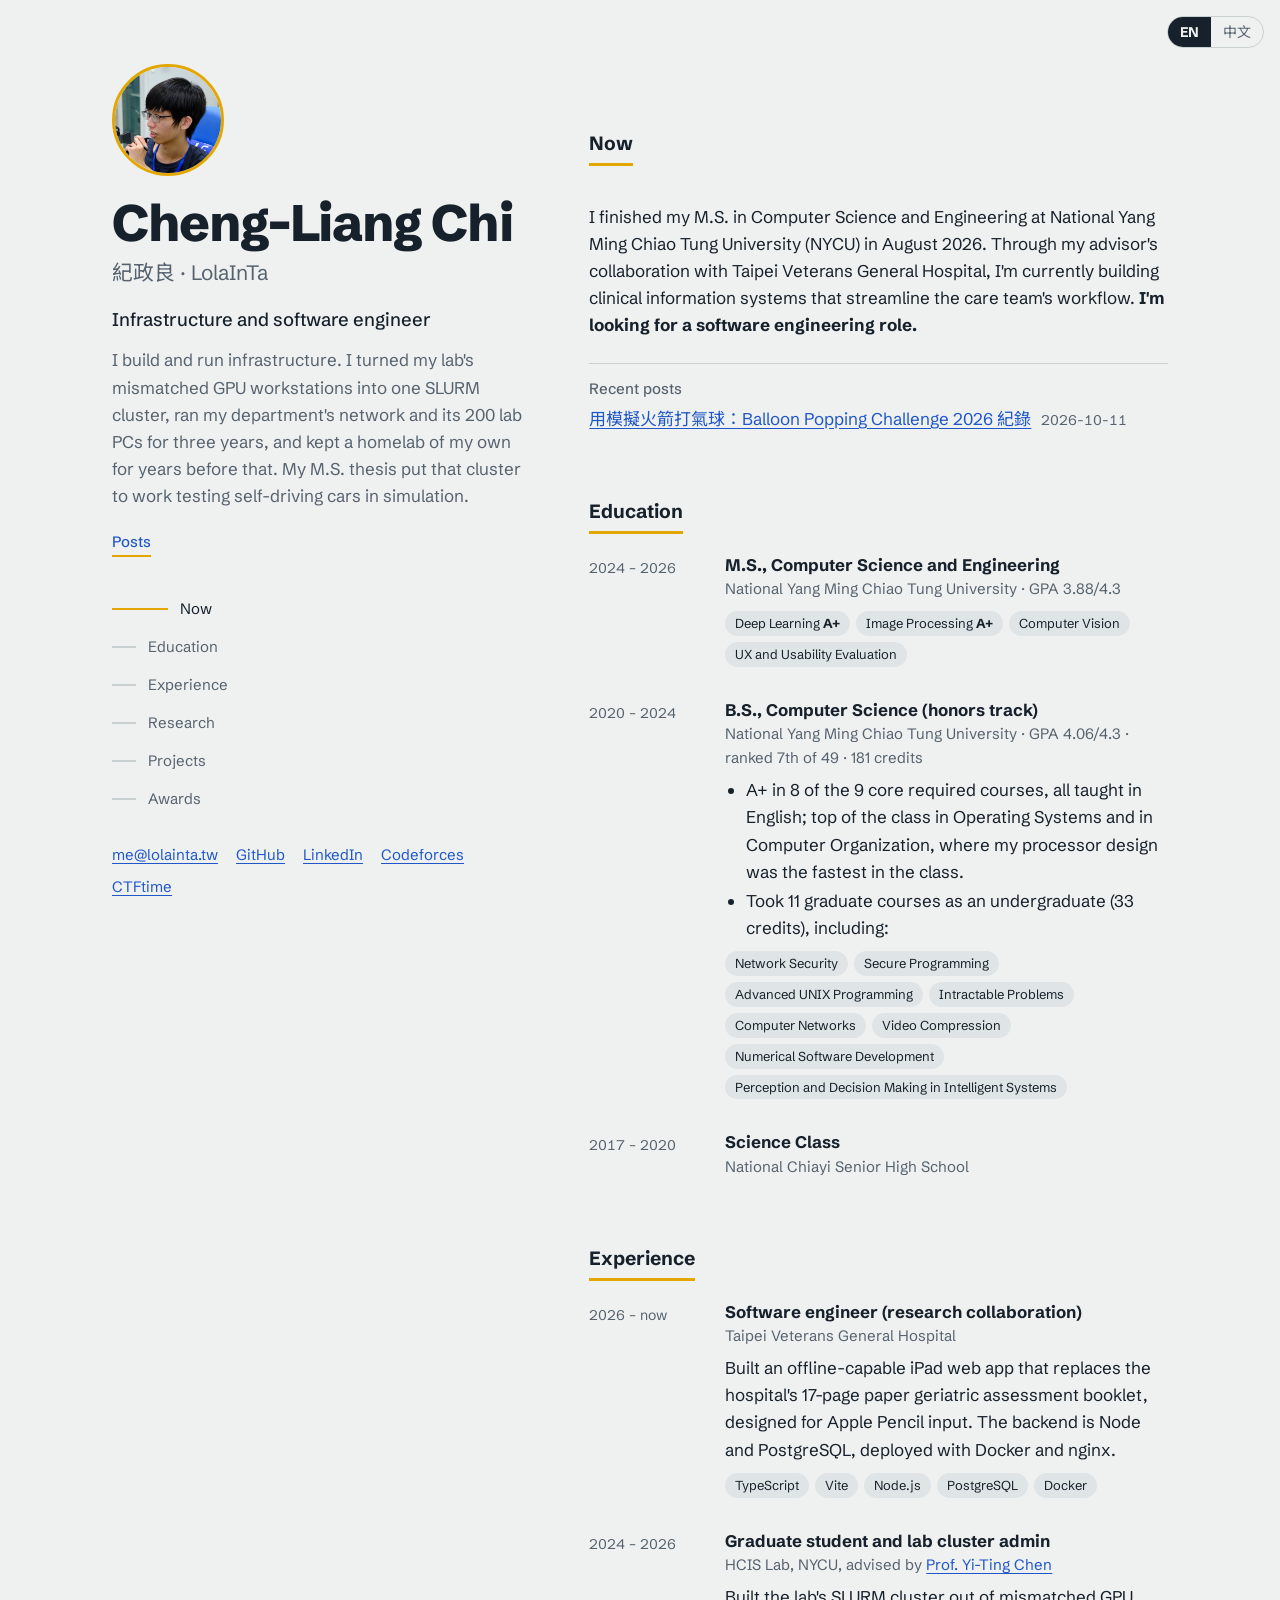
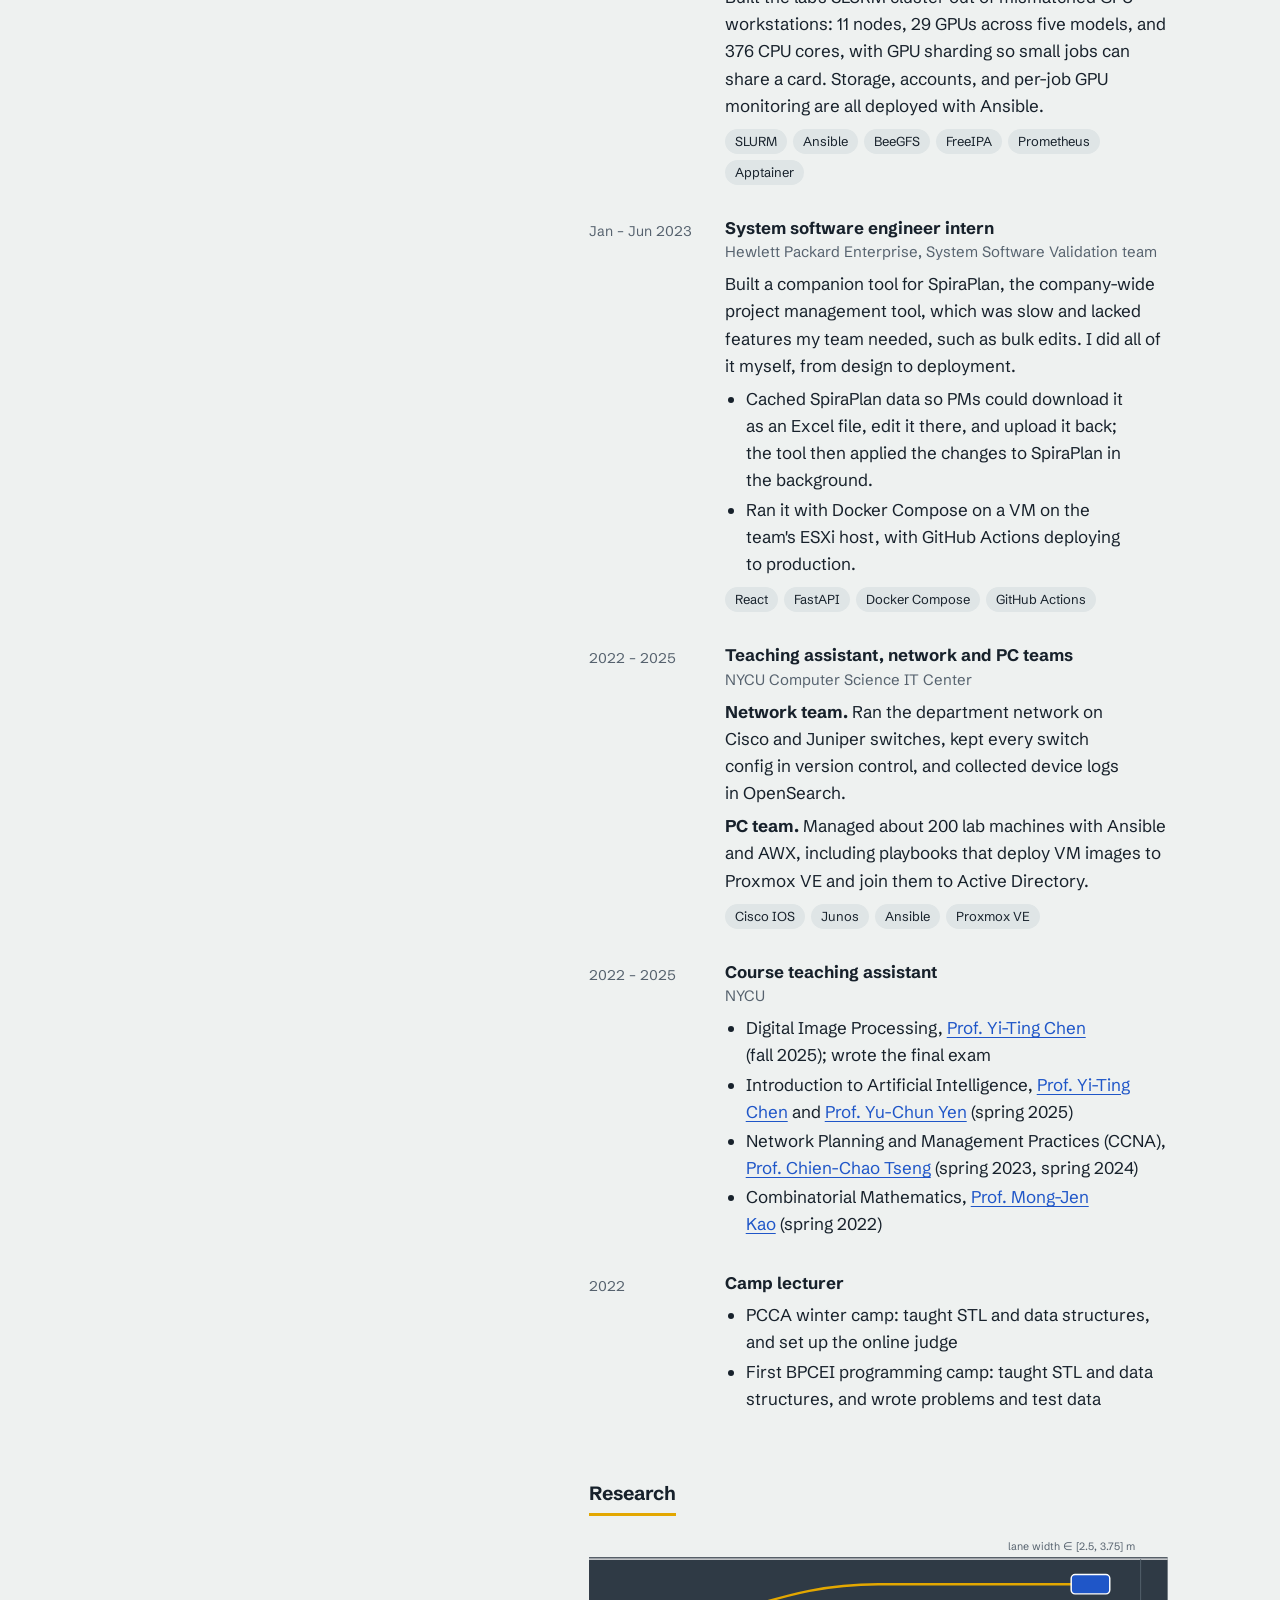
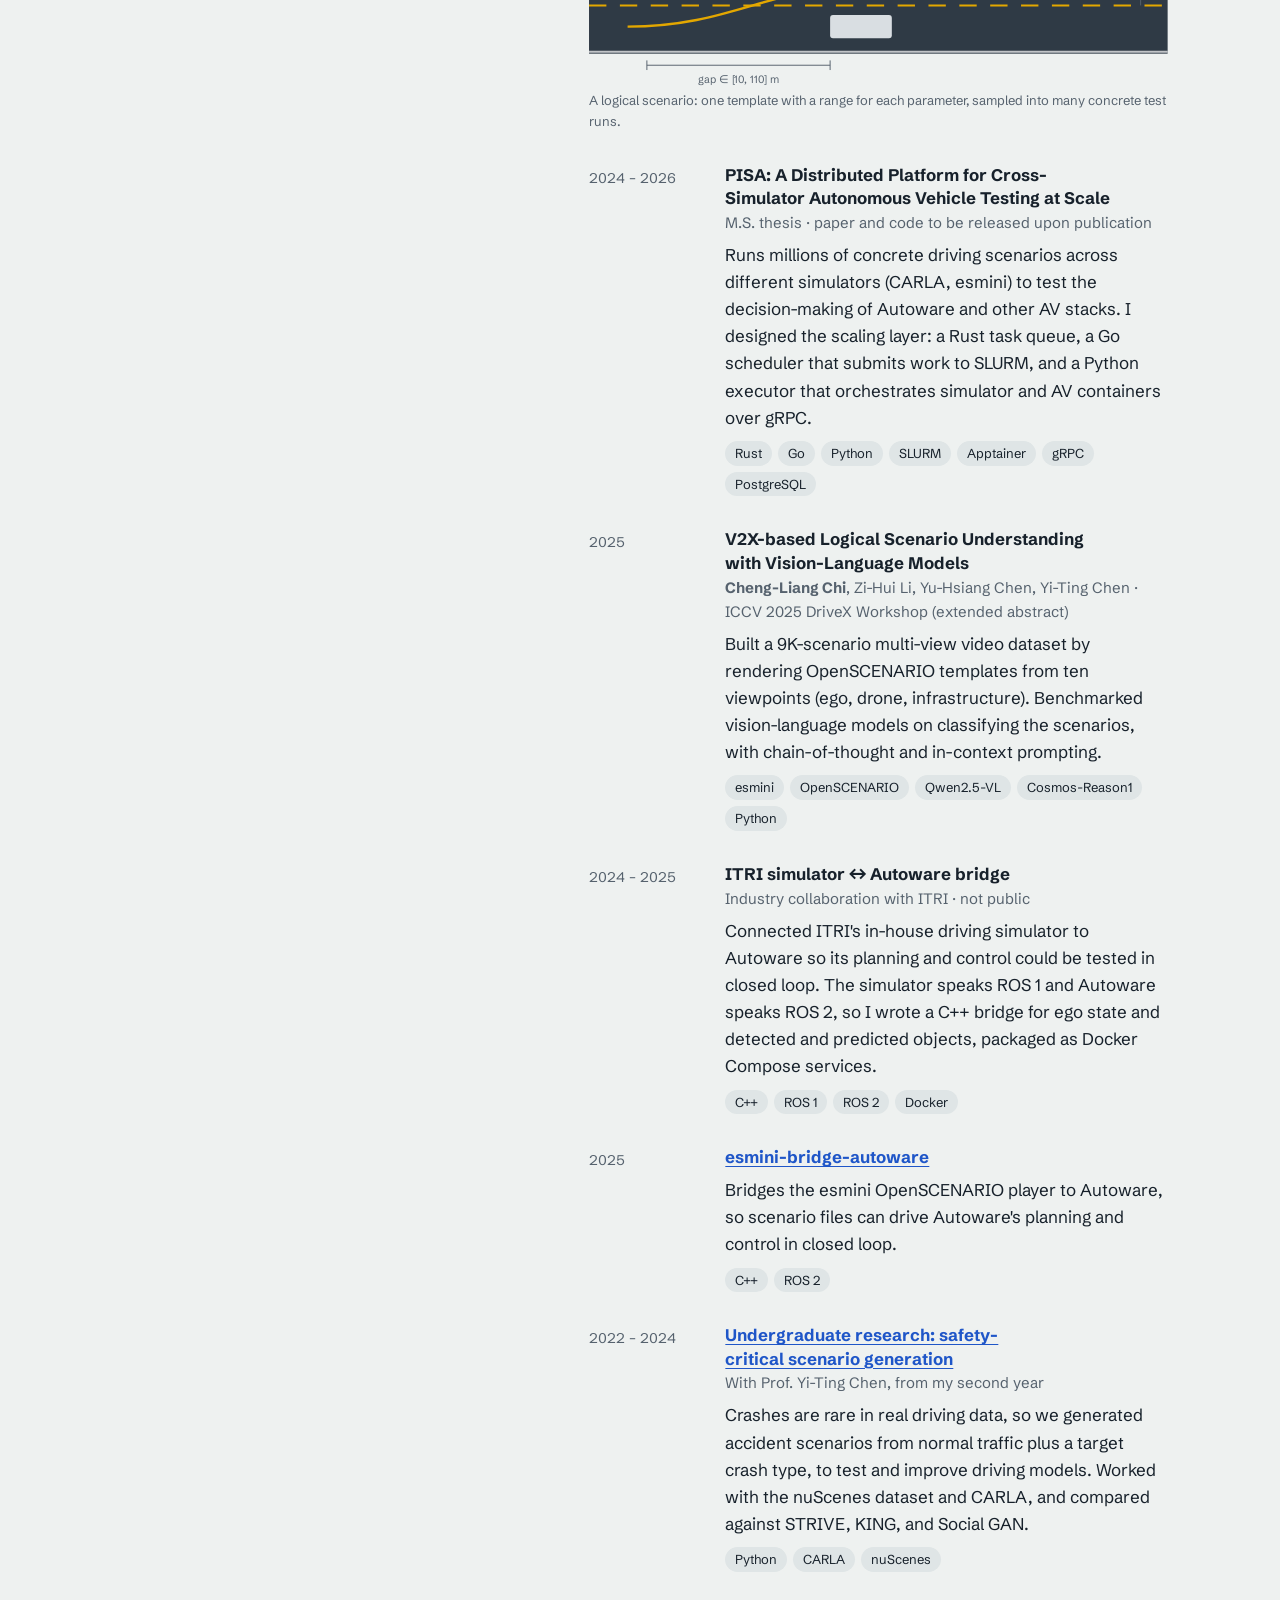
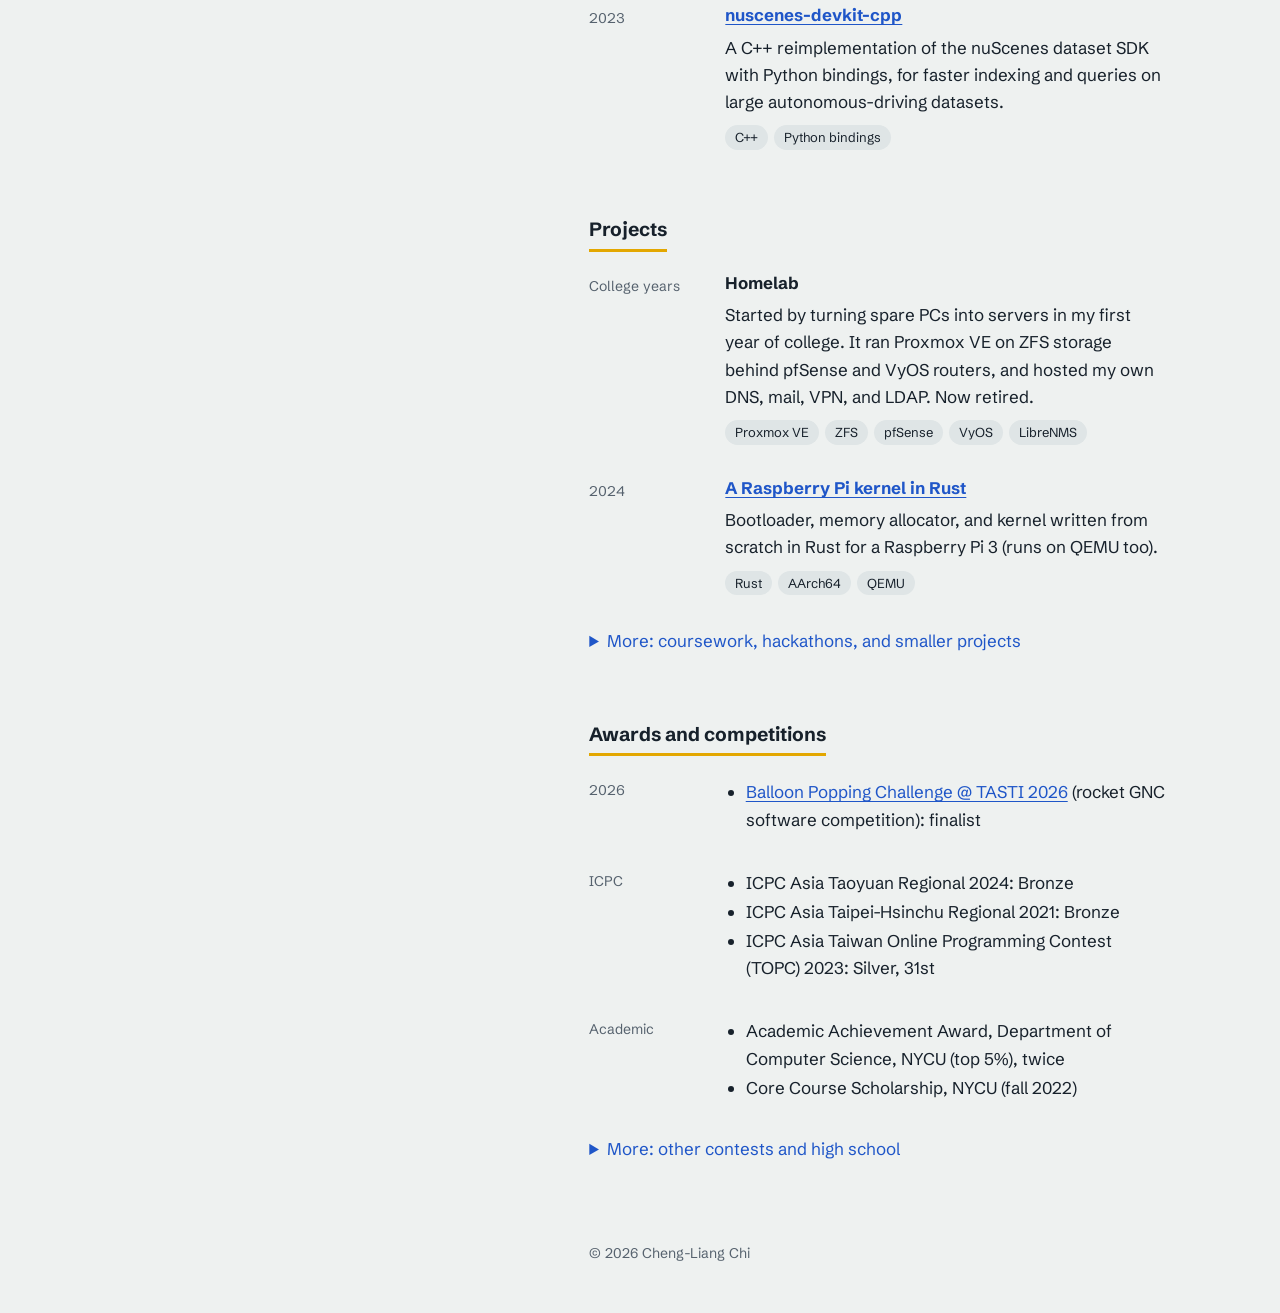
==== commit ccd2e2c3: "Add blog with the Balloon Popping Challenge post, and list the competition under Awards Drafts are s" ====
--- a/index.html
+++ b/index.html
@@ -6,6 +6,7 @@
 <title>Cheng-Liang Chi (LolaInTa) 紀政良</title>
 <meta name="description" content="Cheng-Liang Chi (LolaInTa, 紀政良): infrastructure and software engineer. SLURM clusters, networks, Linux, and the software on top.">
 <link rel="canonical" href="https://lolainta.tw/">
+<meta name="google-site-verification" content="j0Bd7fRUh2ErwrBEBJNE5rPxz4FyCEpGOQR4Lu2aU4g">
 <meta property="og:title" content="Cheng-Liang Chi (LolaInTa) 紀政良">
 <meta property="og:description" content="Infrastructure and software engineer. SLURM clusters, networks, Linux, and the software on top.">
 <meta property="og:url" content="https://lolainta.tw/">
@@ -132,6 +133,15 @@
 ul.cols li:first-child { margin-top: 0; }
 @media (min-width: 640px) { ul.cols { columns: 2; column-gap: 32px; } ul.cols li { break-inside: avoid; } }
 footer { margin: 80px 0 48px; color: var(--muted); font-size: 14px; }
+/* links to the other parts of the site; shown at every width (the section toc is desktop only) */
+nav.site { display: flex; gap: 18px; margin-top: 20px; font-size: 15px; font-weight: 500; }
+nav.site a { text-decoration: none; border-bottom: 2px solid var(--marking); padding-bottom: 1px; }
+.recent { margin-top: 24px; padding: 14px 0 0; border-top: 1px solid var(--line); }
+.recent h3 { font-size: 15px; color: var(--muted); font-weight: 500; }
+.recent ul { list-style: none; padding: 0; margin: 6px 0 0; }
+.recent li { margin: 4px 0; }
+.recent .when { margin-left: 6px; }
+.draft { display: inline-block; vertical-align: 2px; margin-left: 8px; padding: 0 7px; font-size: 12px; font-weight: 700; line-height: 1.7; color: var(--asphalt); background: var(--marking); border-radius: 4px; }
 </style>
 </head>
 <body>
@@ -144,6 +154,10 @@
   <p class="role"><span lang="en">Infrastructure and software engineer</span><span lang="zh-Hant">基礎設施與軟體工程師</span></p>
   <p class="lede" lang="en">I build and run infrastructure. I turned my lab's mismatched GPU workstations into one SLURM cluster, ran my department's network and its 200 lab PCs for three years, and kept a homelab of my own for years before that. My M.S. thesis put that cluster to work testing self-driving cars in simulation.</p>
   <p class="lede" lang="zh-Hant">我擅長建置與維運基礎設施：把實驗室規格不一的 GPU 工作站整合成一套 SLURM 叢集，在系計中管過三年系館網路和約 200 台電腦教室主機，大學時也自己架了好幾年的 homelab。碩士論文就是在這套叢集上大規模跑自駕車的模擬測試。</p>
+  <nav class="site" aria-label="Site">
+    <a href="/blog/"><span lang="en">Posts</span><span lang="zh-Hant">文章</span></a>
+    <!-- ponytail: hidden until /world/ is deployed; uncomment then <a href="/world/"><span lang="en">World</span><span lang="zh-Hant">世界</span></a> -->
+  </nav>
   <nav class="toc" aria-label="Sections">
     <ol>
       <li><a href="#now"><span lang="en">Now</span><span lang="zh-Hant">近況</span></a></li>
@@ -168,6 +182,12 @@
   <h2><span lang="en">Now</span><span lang="zh-Hant">近況</span></h2>
   <p lang="en">I finished my M.S. in Computer Science and Engineering at National Yang Ming Chiao Tung University (NYCU) in August 2026. Through my advisor's collaboration with Taipei Veterans General Hospital, I'm currently building clinical information systems that streamline the care team's workflow. <strong>I'm looking for a software engineering role.</strong></p>
   <p lang="zh-Hant">2026 年 8 月自陽明交通大學資訊科學與工程研究所畢業。目前透過指導教授與臺北榮民總醫院的合作，協助建置醫療資訊系統，優化醫療團隊的工作流程。<strong>正在尋找軟體工程師的工作機會。</strong></p>
+  <!-- recent-posts -->
+  <div class="recent">
+    <h3><span lang="en">Recent posts</span><span lang="zh-Hant">最近文章</span></h3>
+    <ul><li><a href="/blog/2026-10-balloon-popping-challenge/">用模擬火箭打氣球：Balloon Popping Challenge 2026 紀錄</a> <span class="when">2026-10-11</span></li></ul>
+  </div>
+  <!-- /recent-posts -->
 </section>
 
 <section id="education">
@@ -422,6 +442,17 @@
 
 <section id="awards">
   <h2><span lang="en">Awards and competitions</span><span lang="zh-Hant">獲獎與競賽</span></h2>
+  <article class="item">
+    <div class="when">2026</div>
+    <div>
+      <ul lang="en">
+        <li><a href="/blog/2026-10-balloon-popping-challenge/">Balloon Popping Challenge @ TASTI 2026</a> (rocket GNC software competition): finalist</li>
+      </ul>
+      <ul lang="zh-Hant">
+        <li><a href="/blog/2026-10-balloon-popping-challenge/">TASTI 2026 Balloon Popping Challenge 火箭導控軟體競賽</a> 晉級決賽</li>
+      </ul>
+    </div>
+  </article>
   <article class="item">
     <div class="when">ICPC</div>
     <div>
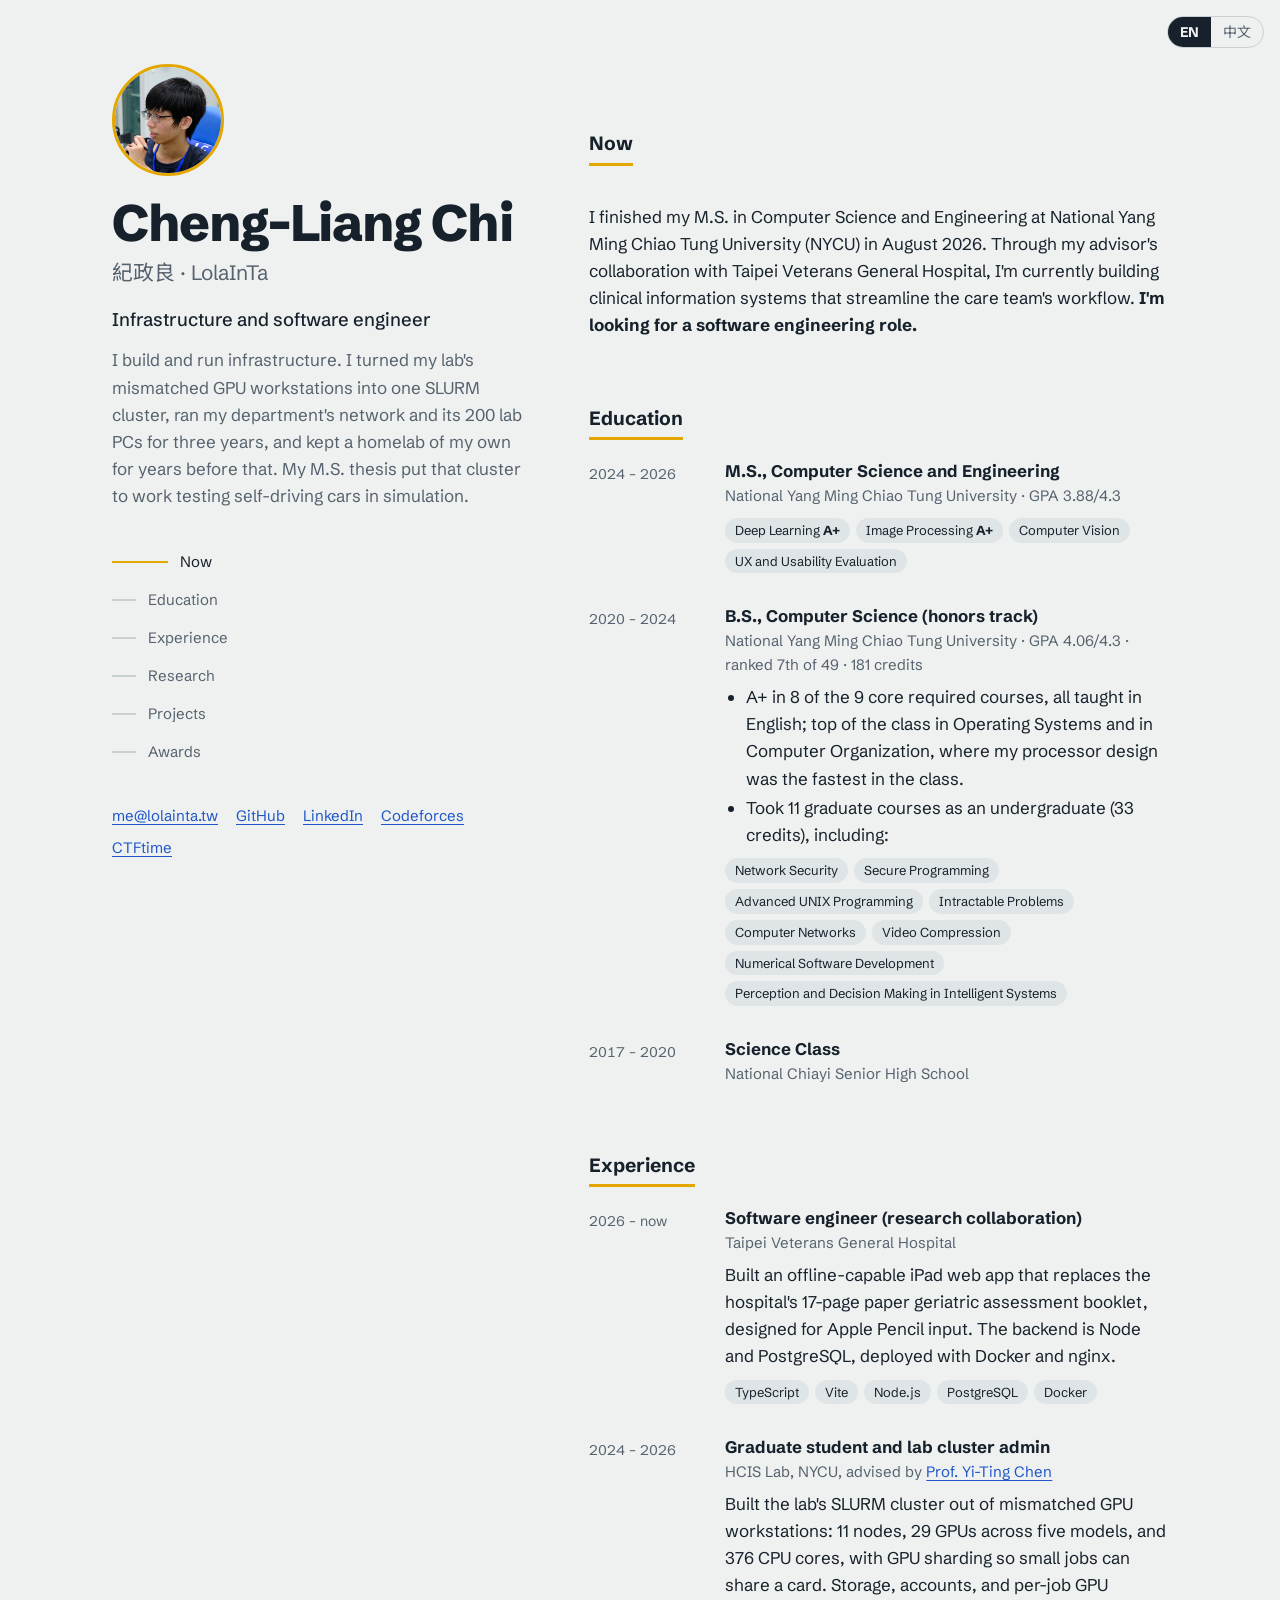
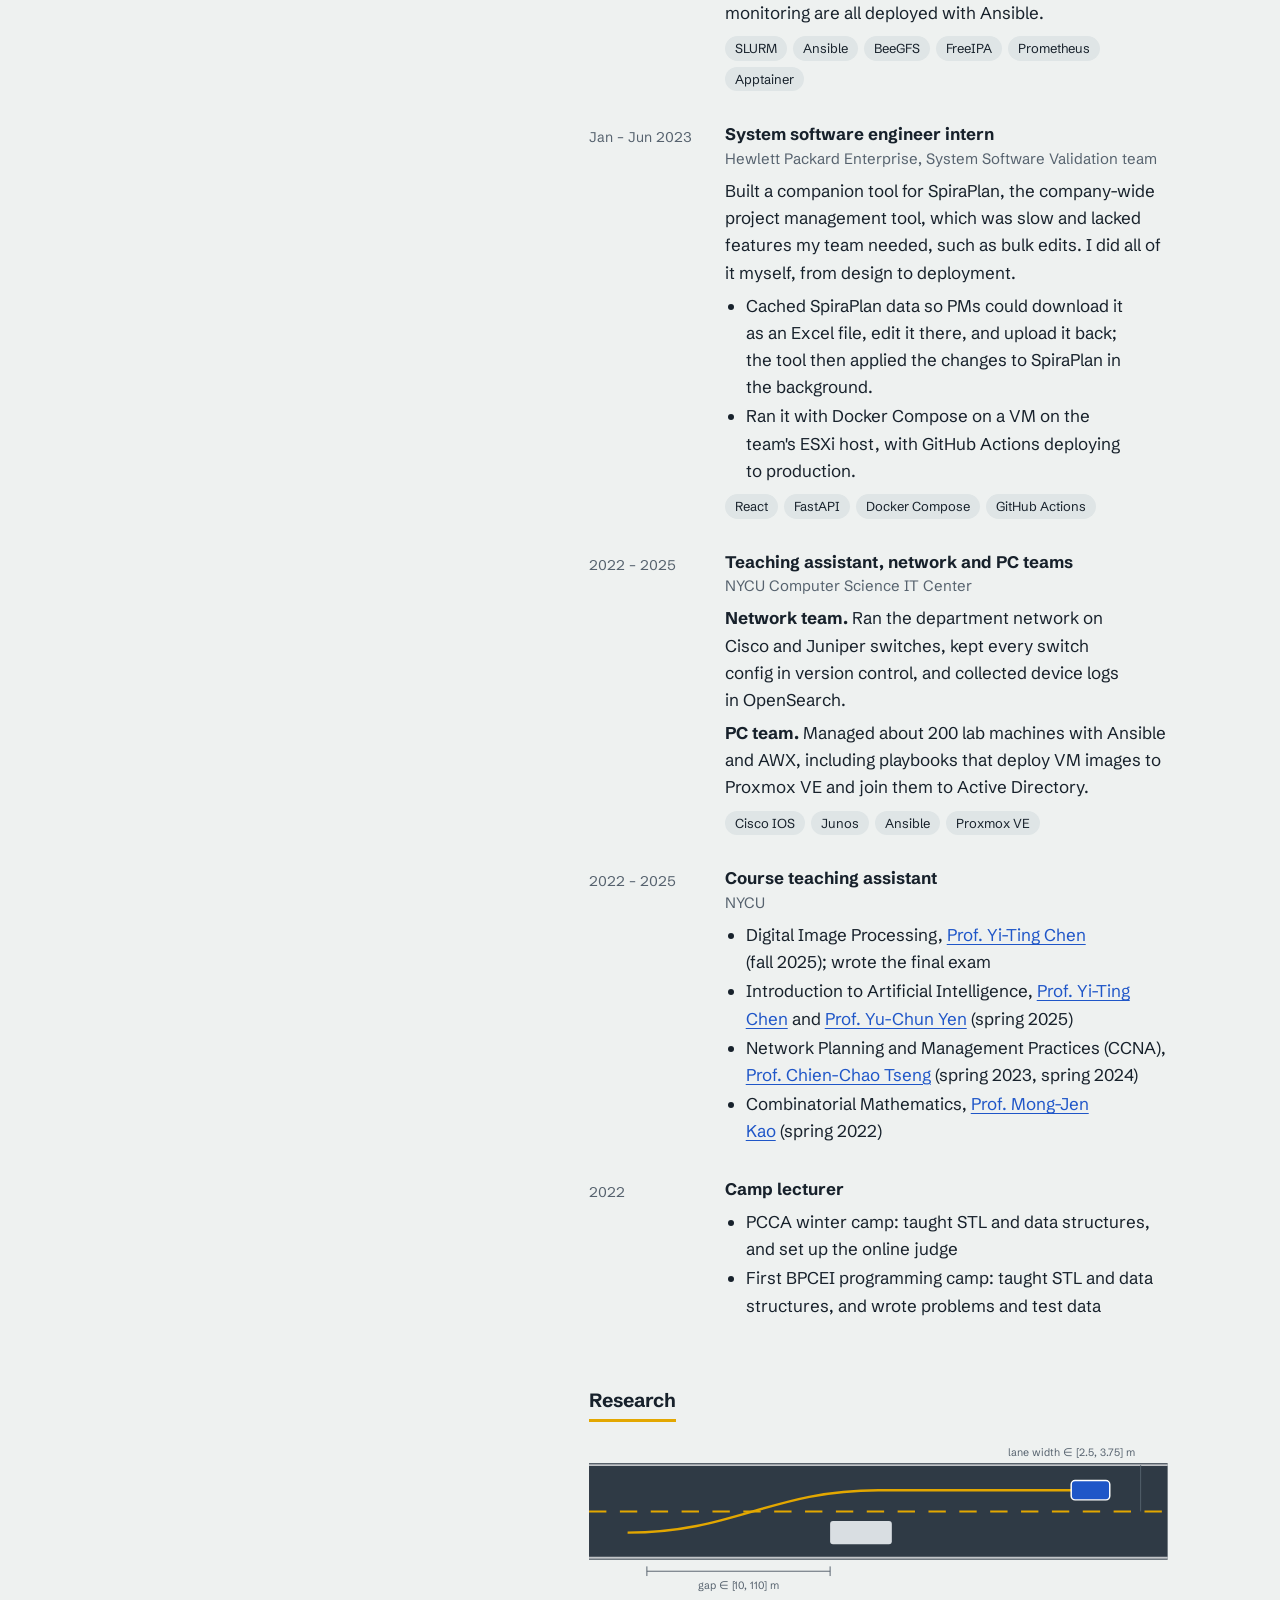
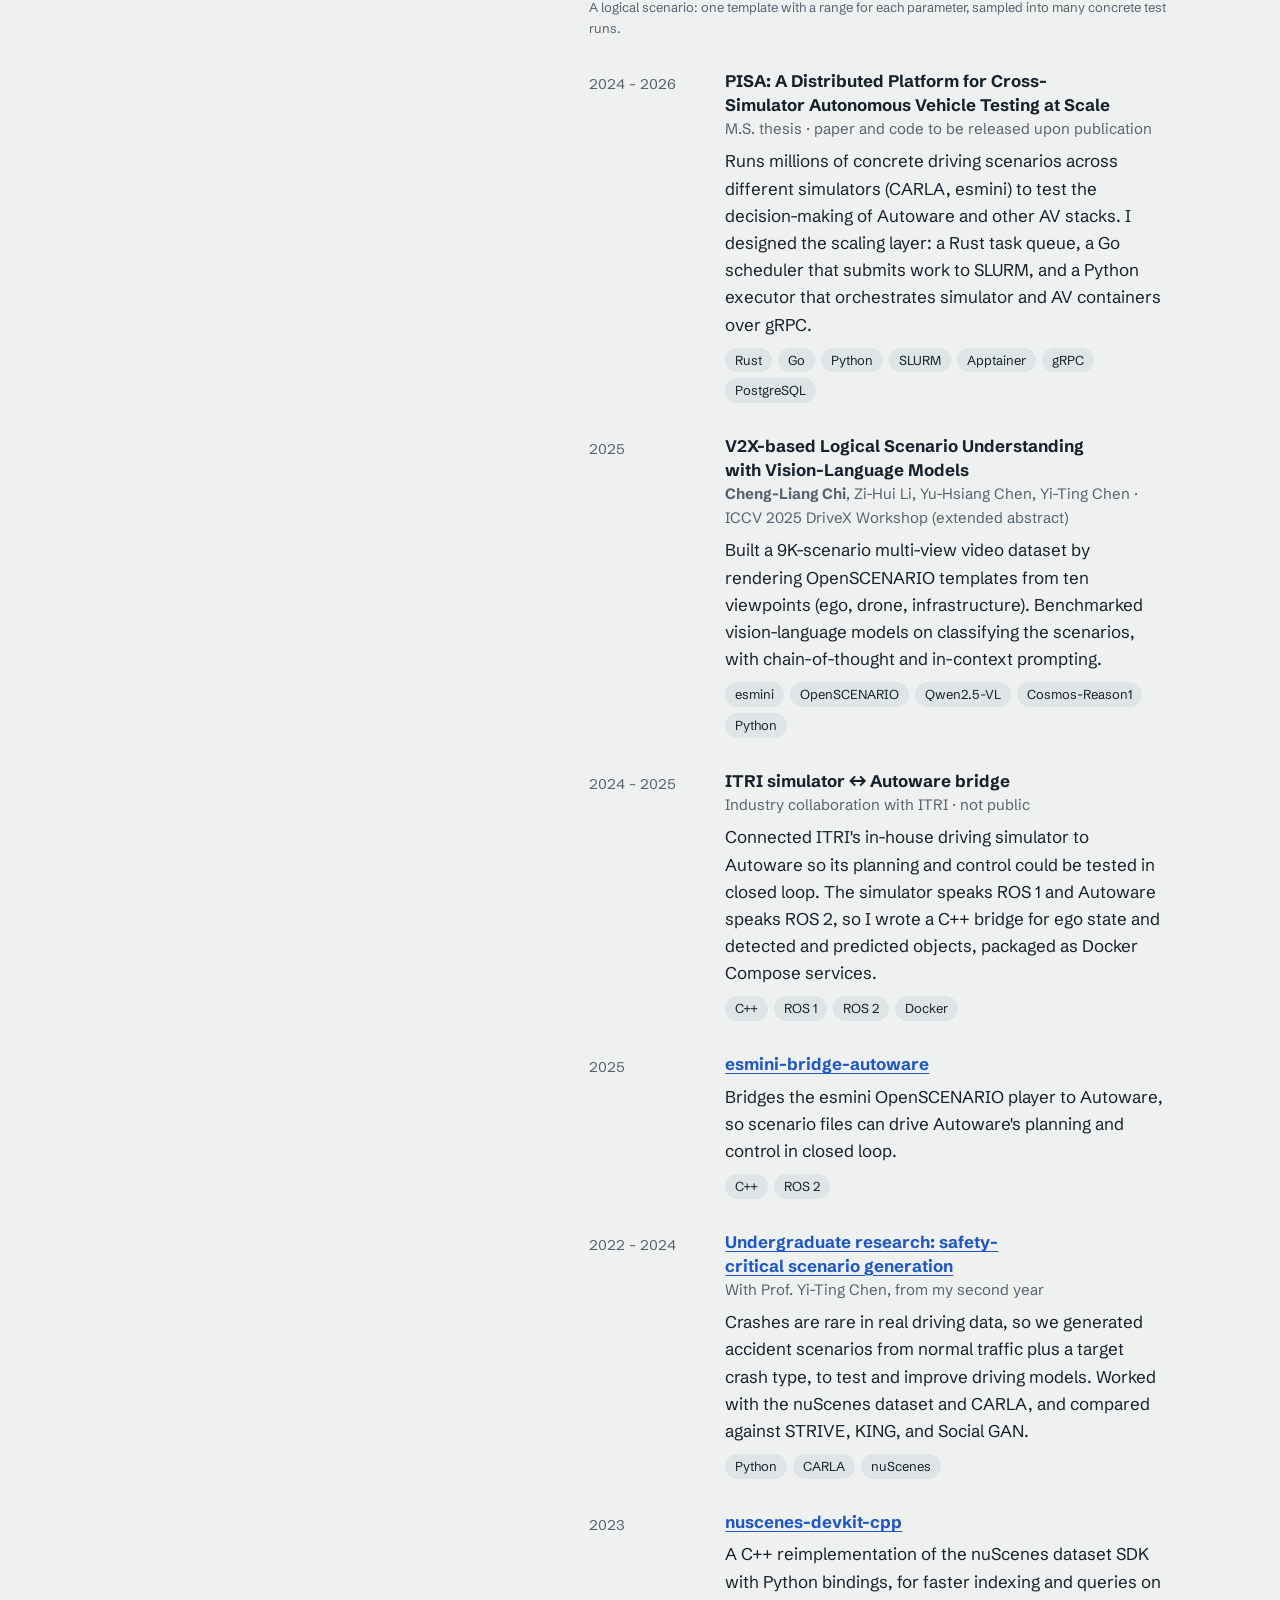
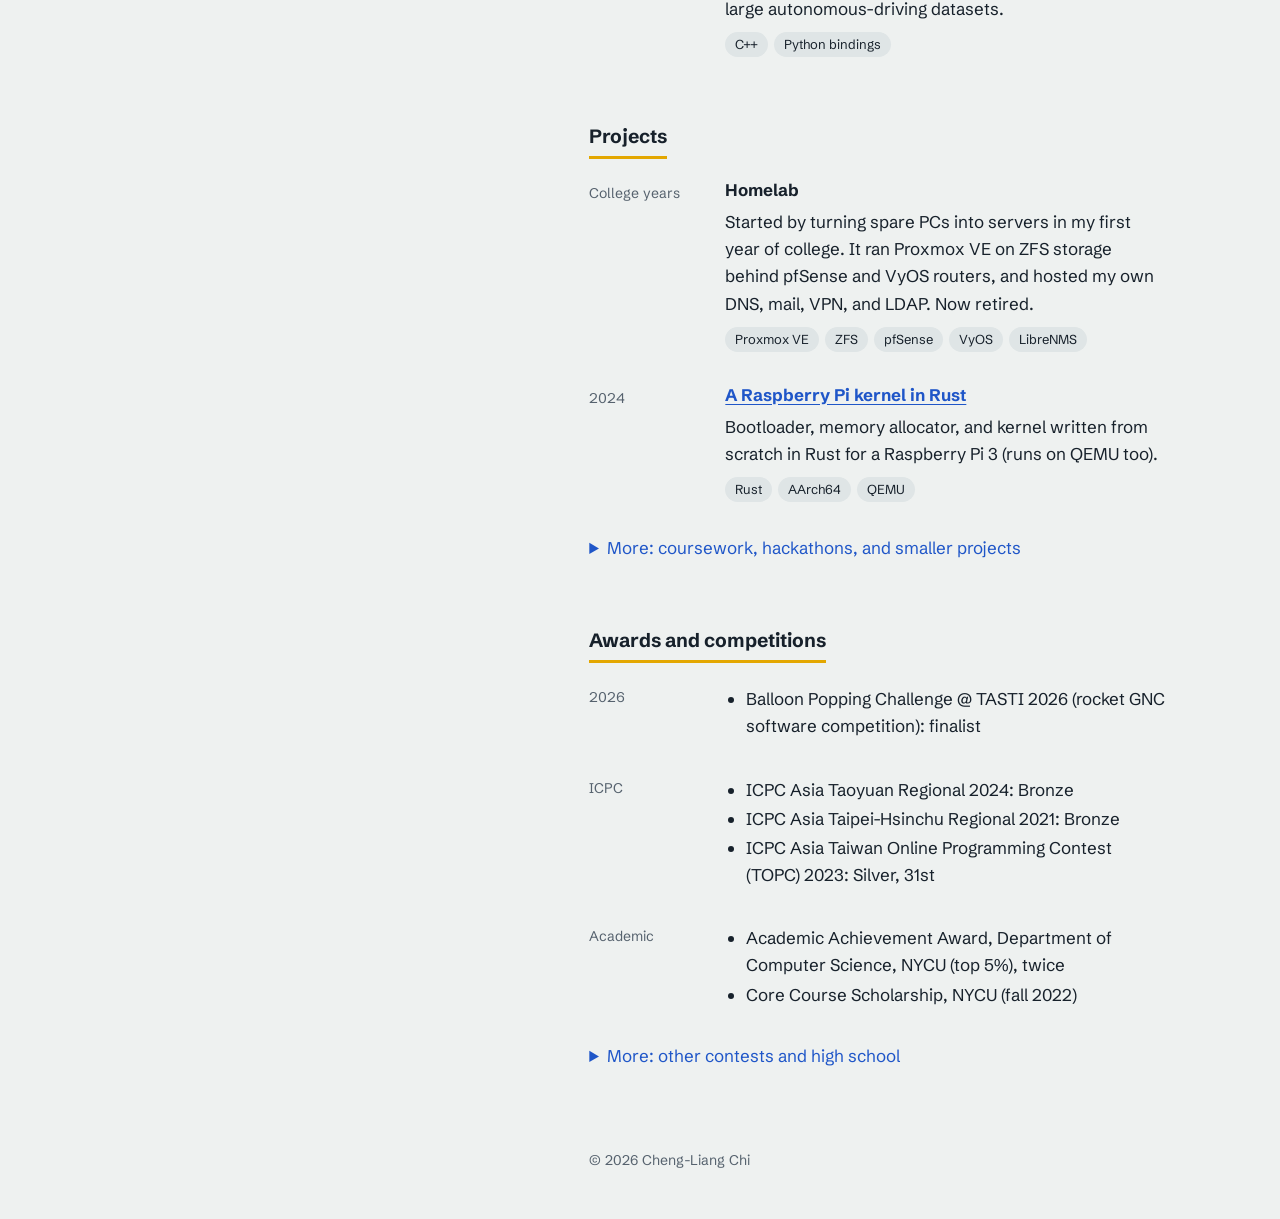
==== commit 53b78416: "Take the blog offline; keep the Balloon Popping Challenge line under Awards Co-Authored-By: Claude F" ====
--- a/index.html
+++ b/index.html
@@ -154,10 +154,12 @@
   <p class="role"><span lang="en">Infrastructure and software engineer</span><span lang="zh-Hant">基礎設施與軟體工程師</span></p>
   <p class="lede" lang="en">I build and run infrastructure. I turned my lab's mismatched GPU workstations into one SLURM cluster, ran my department's network and its 200 lab PCs for three years, and kept a homelab of my own for years before that. My M.S. thesis put that cluster to work testing self-driving cars in simulation.</p>
   <p class="lede" lang="zh-Hant">我擅長建置與維運基礎設施：把實驗室規格不一的 GPU 工作站整合成一套 SLURM 叢集，在系計中管過三年系館網路和約 200 台電腦教室主機，大學時也自己架了好幾年的 homelab。碩士論文就是在這套叢集上大規模跑自駕車的模擬測試。</p>
+  <!-- ponytail: blog and world are not published; uncomment when they are
   <nav class="site" aria-label="Site">
     <a href="/blog/"><span lang="en">Posts</span><span lang="zh-Hant">文章</span></a>
-    <!-- ponytail: hidden until /world/ is deployed; uncomment then <a href="/world/"><span lang="en">World</span><span lang="zh-Hant">世界</span></a> -->
+    <a href="/world/"><span lang="en">World</span><span lang="zh-Hant">世界</span></a>
   </nav>
+  -->
   <nav class="toc" aria-label="Sections">
     <ol>
       <li><a href="#now"><span lang="en">Now</span><span lang="zh-Hant">近況</span></a></li>
@@ -183,10 +185,6 @@
   <p lang="en">I finished my M.S. in Computer Science and Engineering at National Yang Ming Chiao Tung University (NYCU) in August 2026. Through my advisor's collaboration with Taipei Veterans General Hospital, I'm currently building clinical information systems that streamline the care team's workflow. <strong>I'm looking for a software engineering role.</strong></p>
   <p lang="zh-Hant">2026 年 8 月自陽明交通大學資訊科學與工程研究所畢業。目前透過指導教授與臺北榮民總醫院的合作，協助建置醫療資訊系統，優化醫療團隊的工作流程。<strong>正在尋找軟體工程師的工作機會。</strong></p>
   <!-- recent-posts -->
-  <div class="recent">
-    <h3><span lang="en">Recent posts</span><span lang="zh-Hant">最近文章</span></h3>
-    <ul><li><a href="/blog/2026-10-balloon-popping-challenge/">用模擬火箭打氣球：Balloon Popping Challenge 2026 紀錄</a> <span class="when">2026-10-11</span></li></ul>
-  </div>
   <!-- /recent-posts -->
 </section>
 
@@ -446,10 +444,10 @@
     <div class="when">2026</div>
     <div>
       <ul lang="en">
-        <li><a href="/blog/2026-10-balloon-popping-challenge/">Balloon Popping Challenge @ TASTI 2026</a> (rocket GNC software competition): finalist</li>
-      </ul>
-      <ul lang="zh-Hant">
-        <li><a href="/blog/2026-10-balloon-popping-challenge/">TASTI 2026 Balloon Popping Challenge 火箭導控軟體競賽</a> 晉級決賽</li>
+        <li>Balloon Popping Challenge @ TASTI 2026 (rocket GNC software competition): finalist</li>
+      </ul>
+      <ul lang="zh-Hant">
+        <li>TASTI 2026 Balloon Popping Challenge 火箭導控軟體競賽 晉級決賽</li>
       </ul>
     </div>
   </article>
